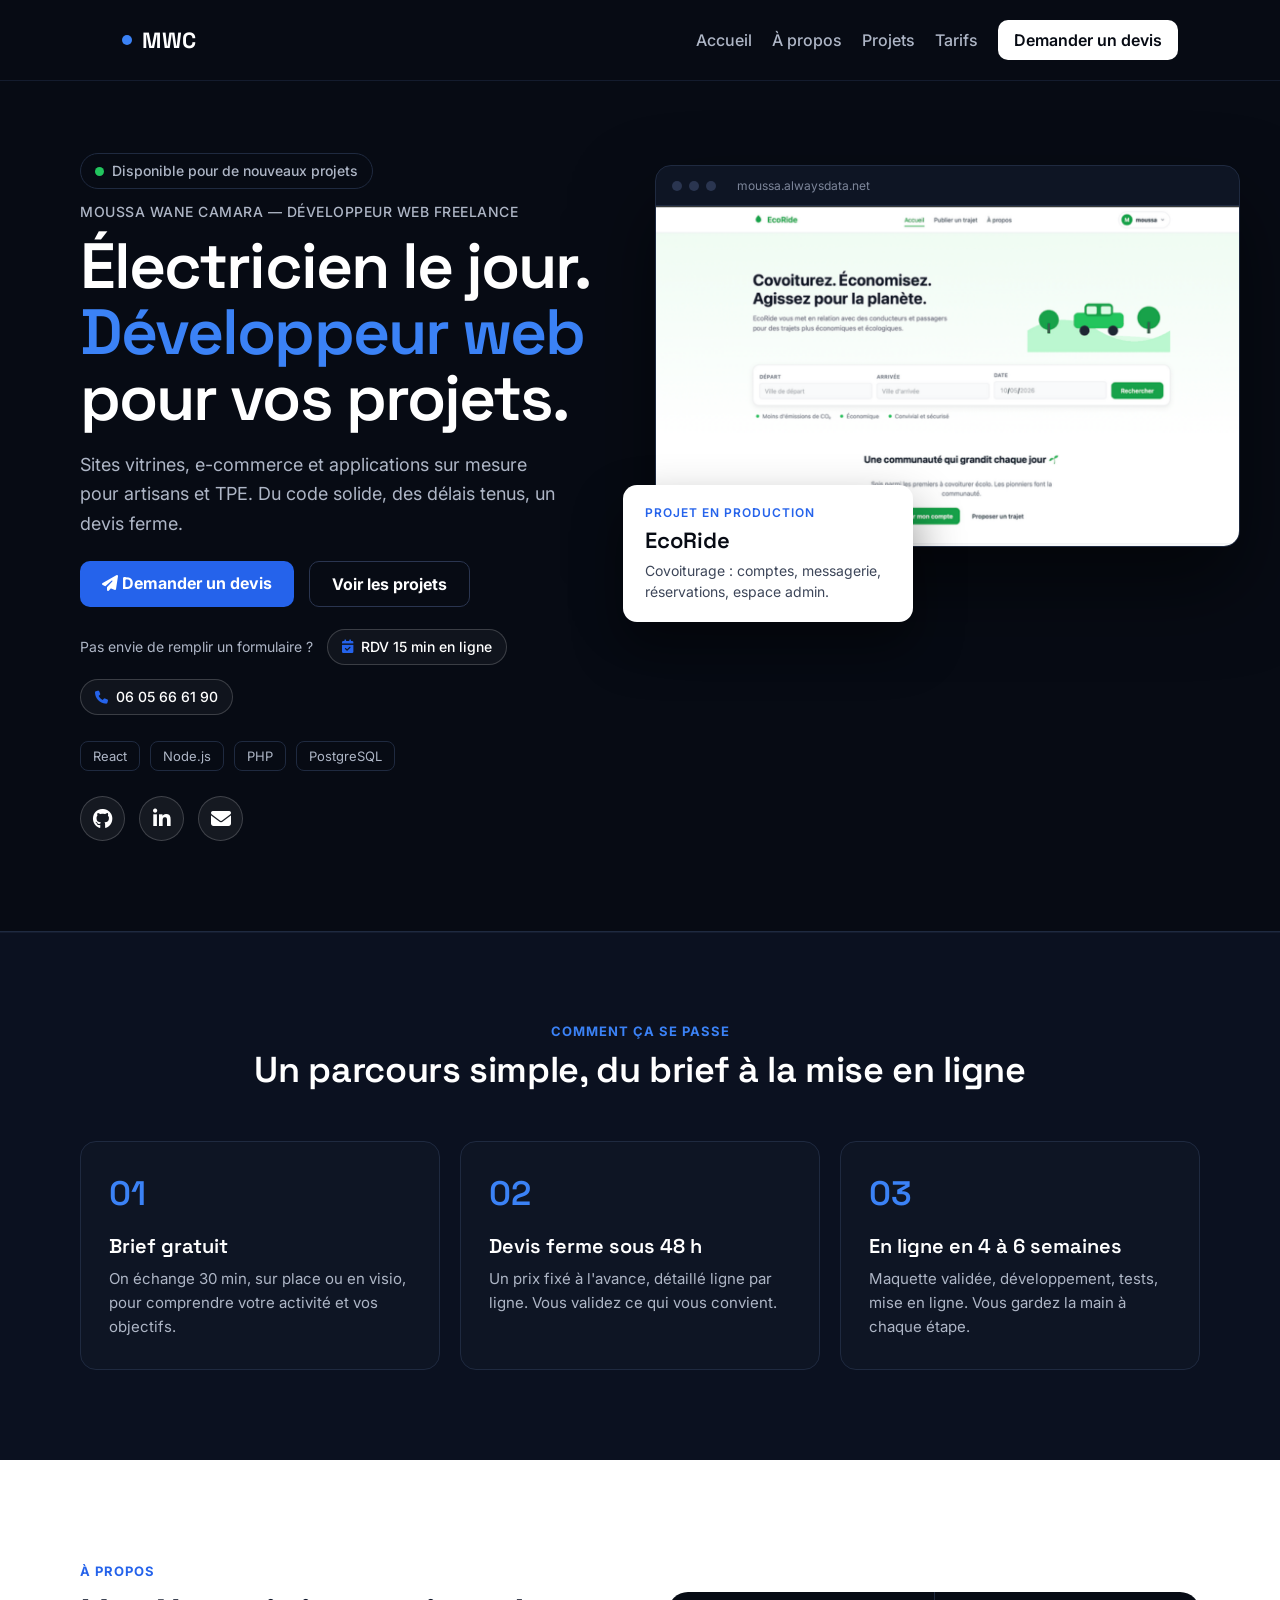
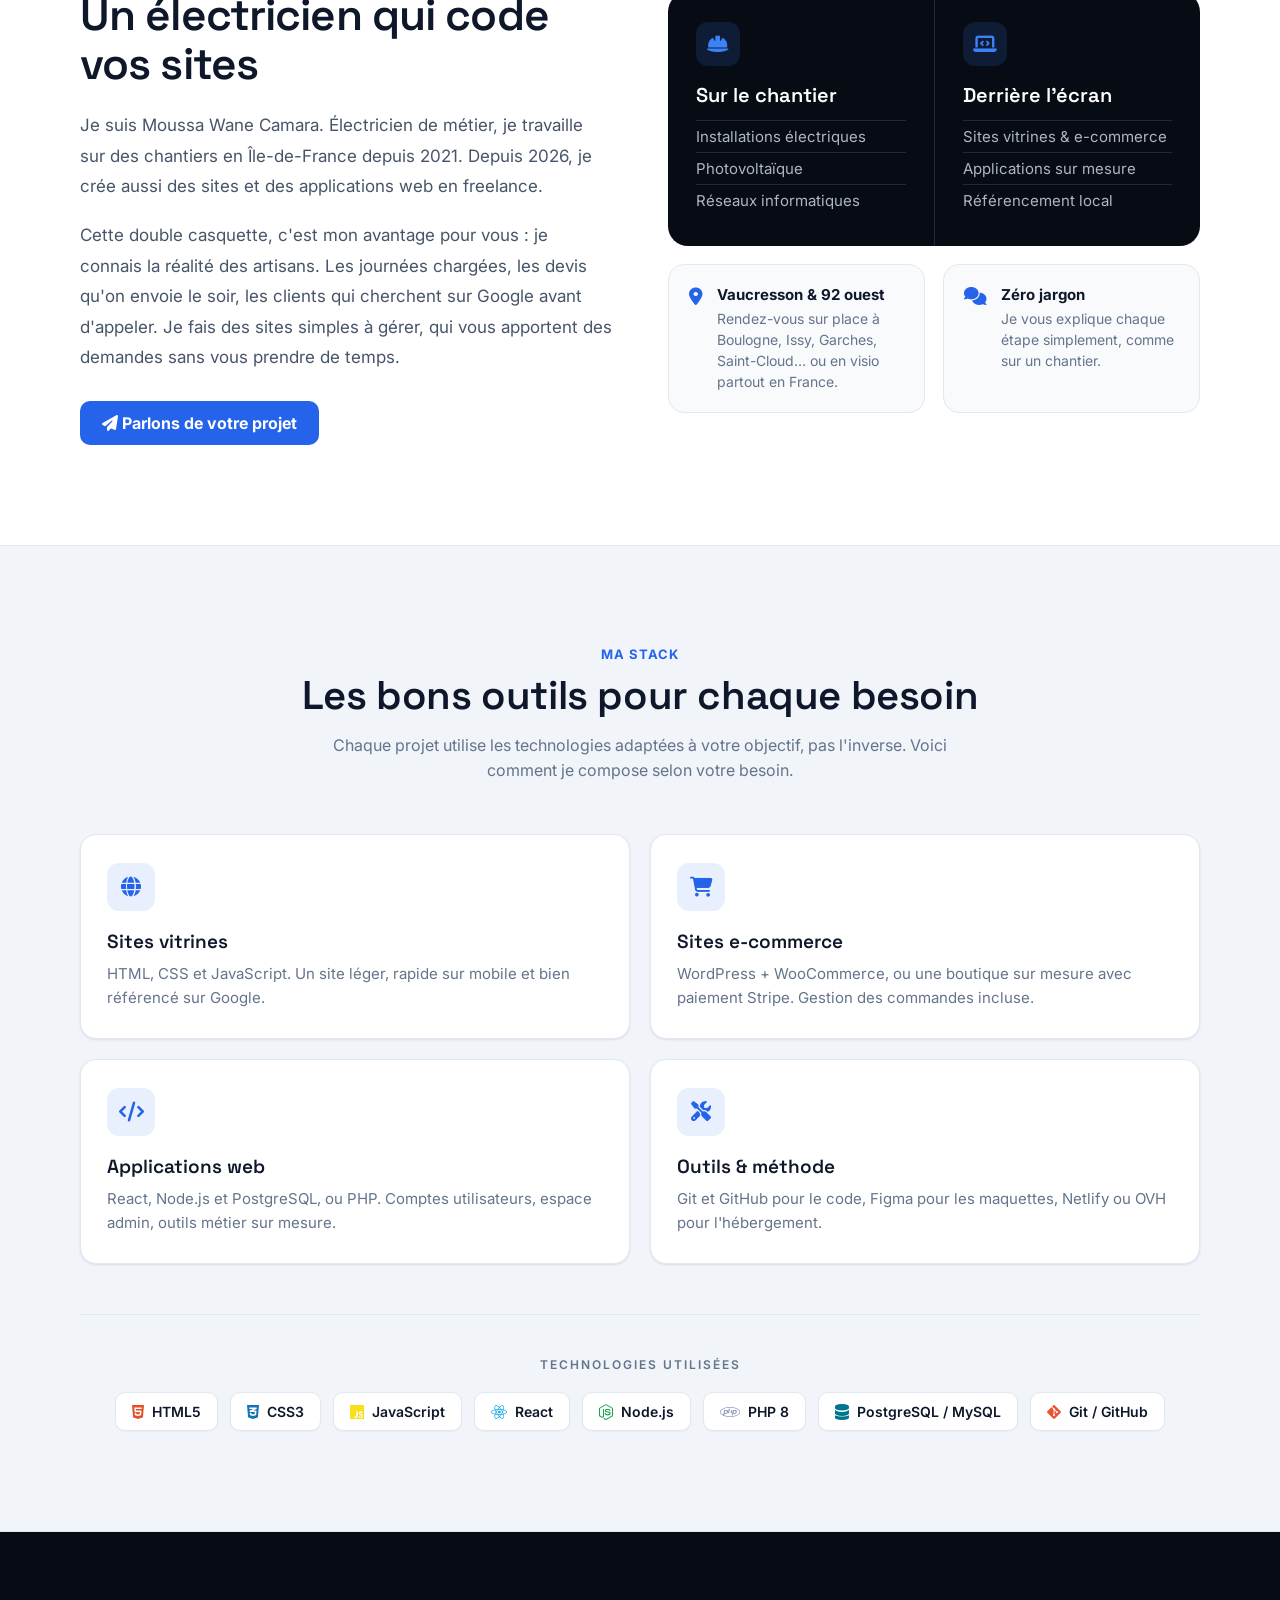
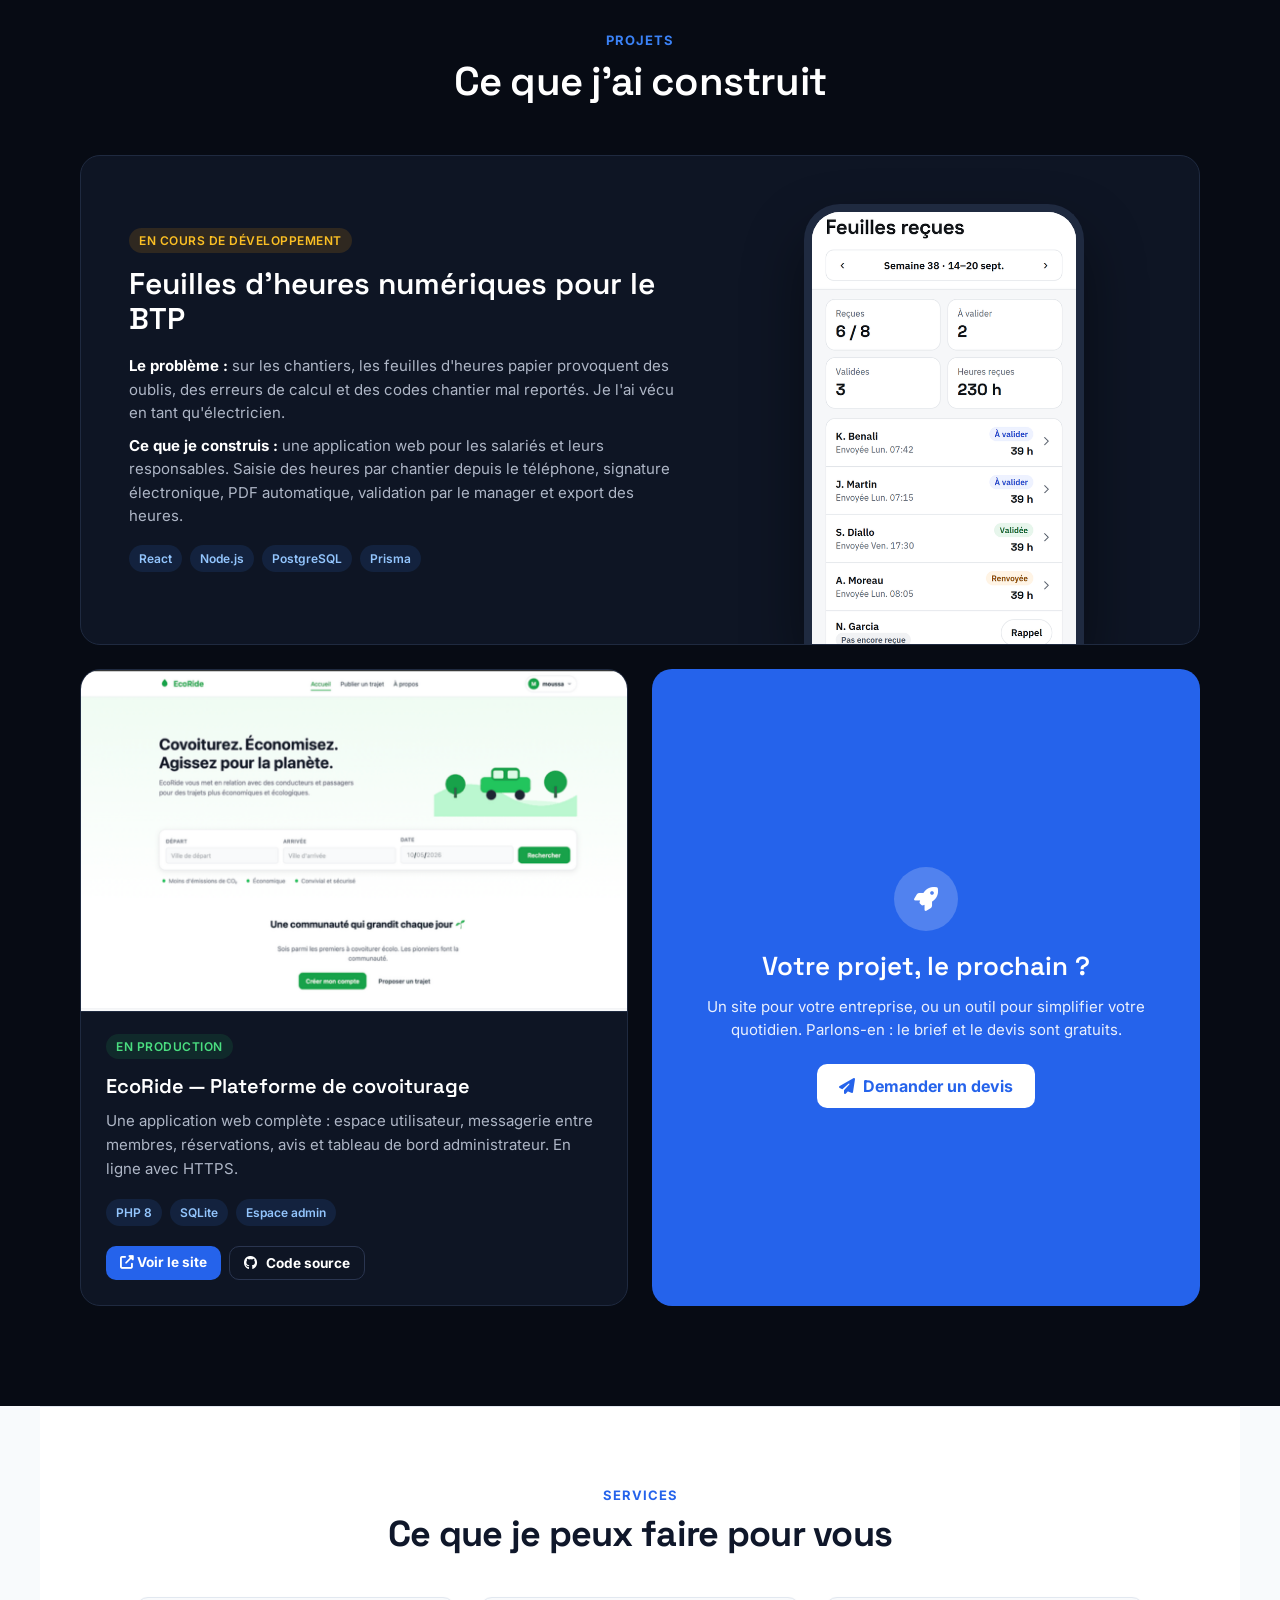
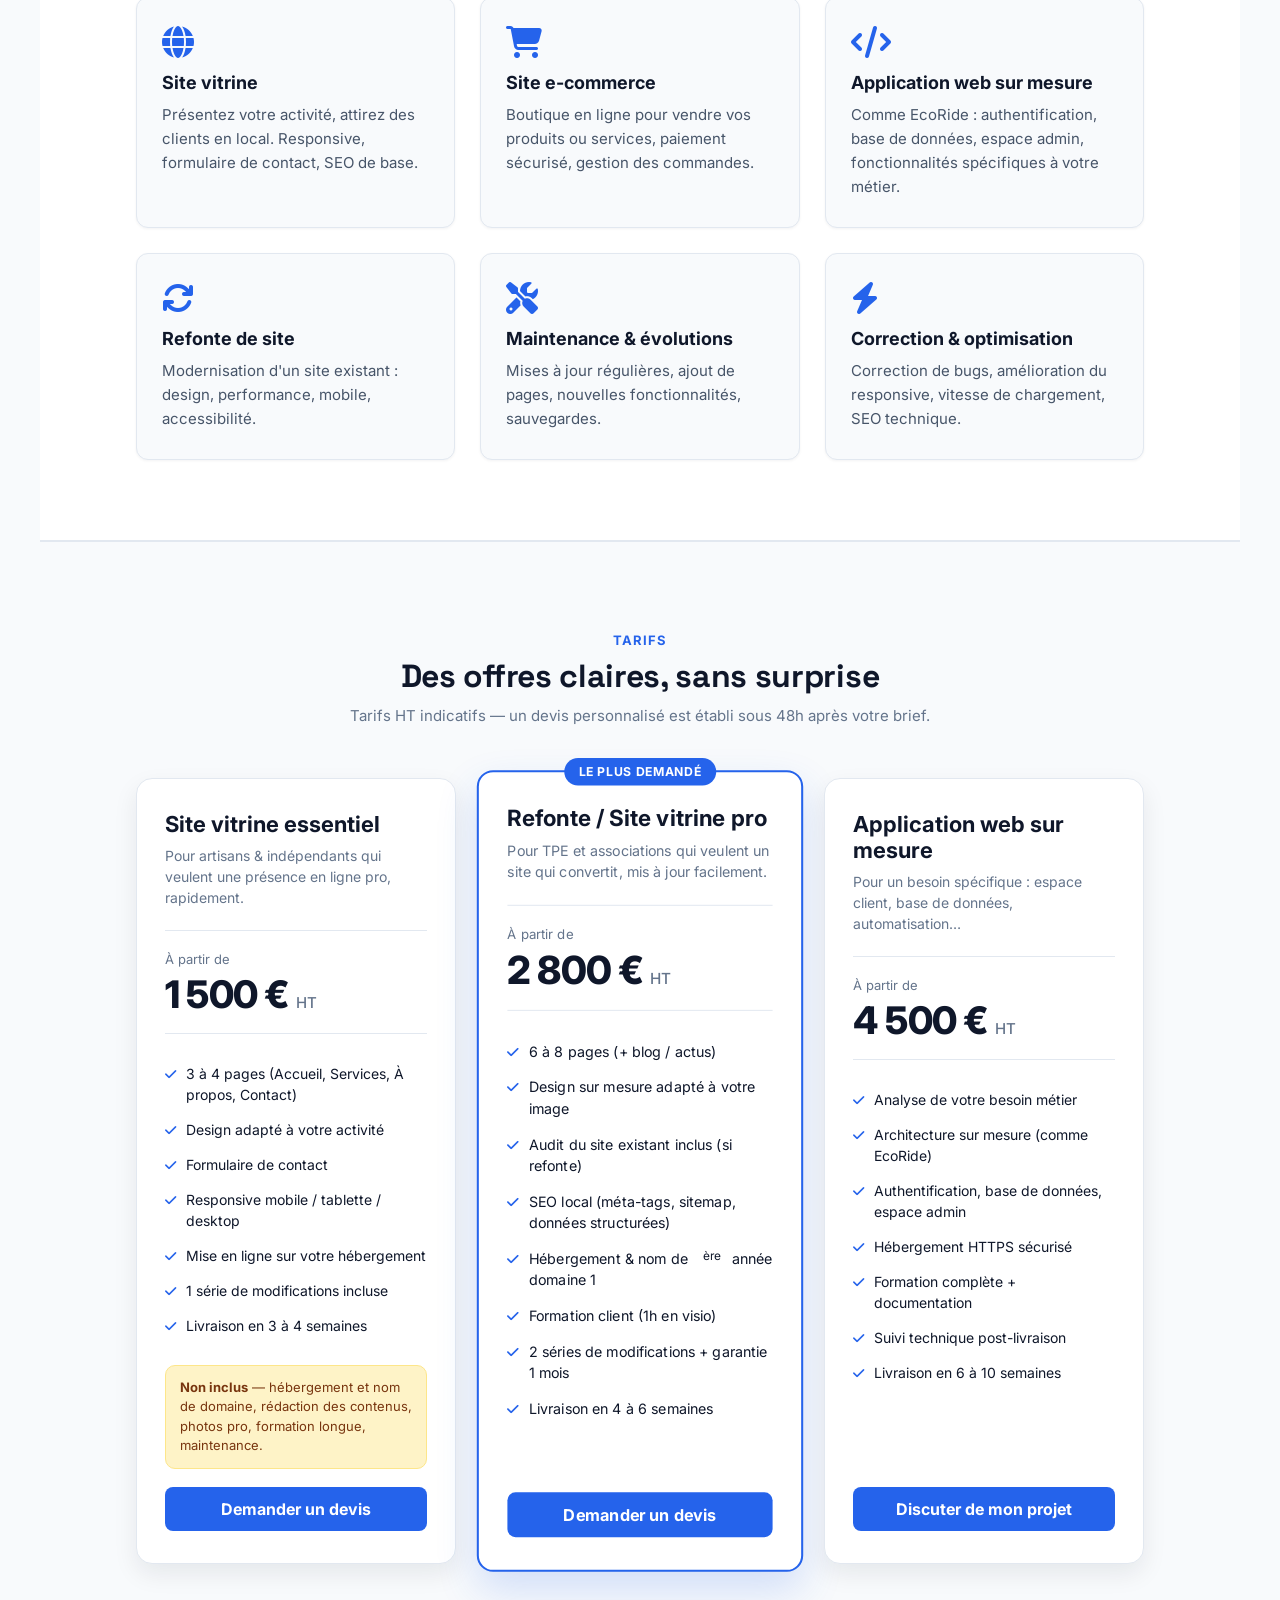
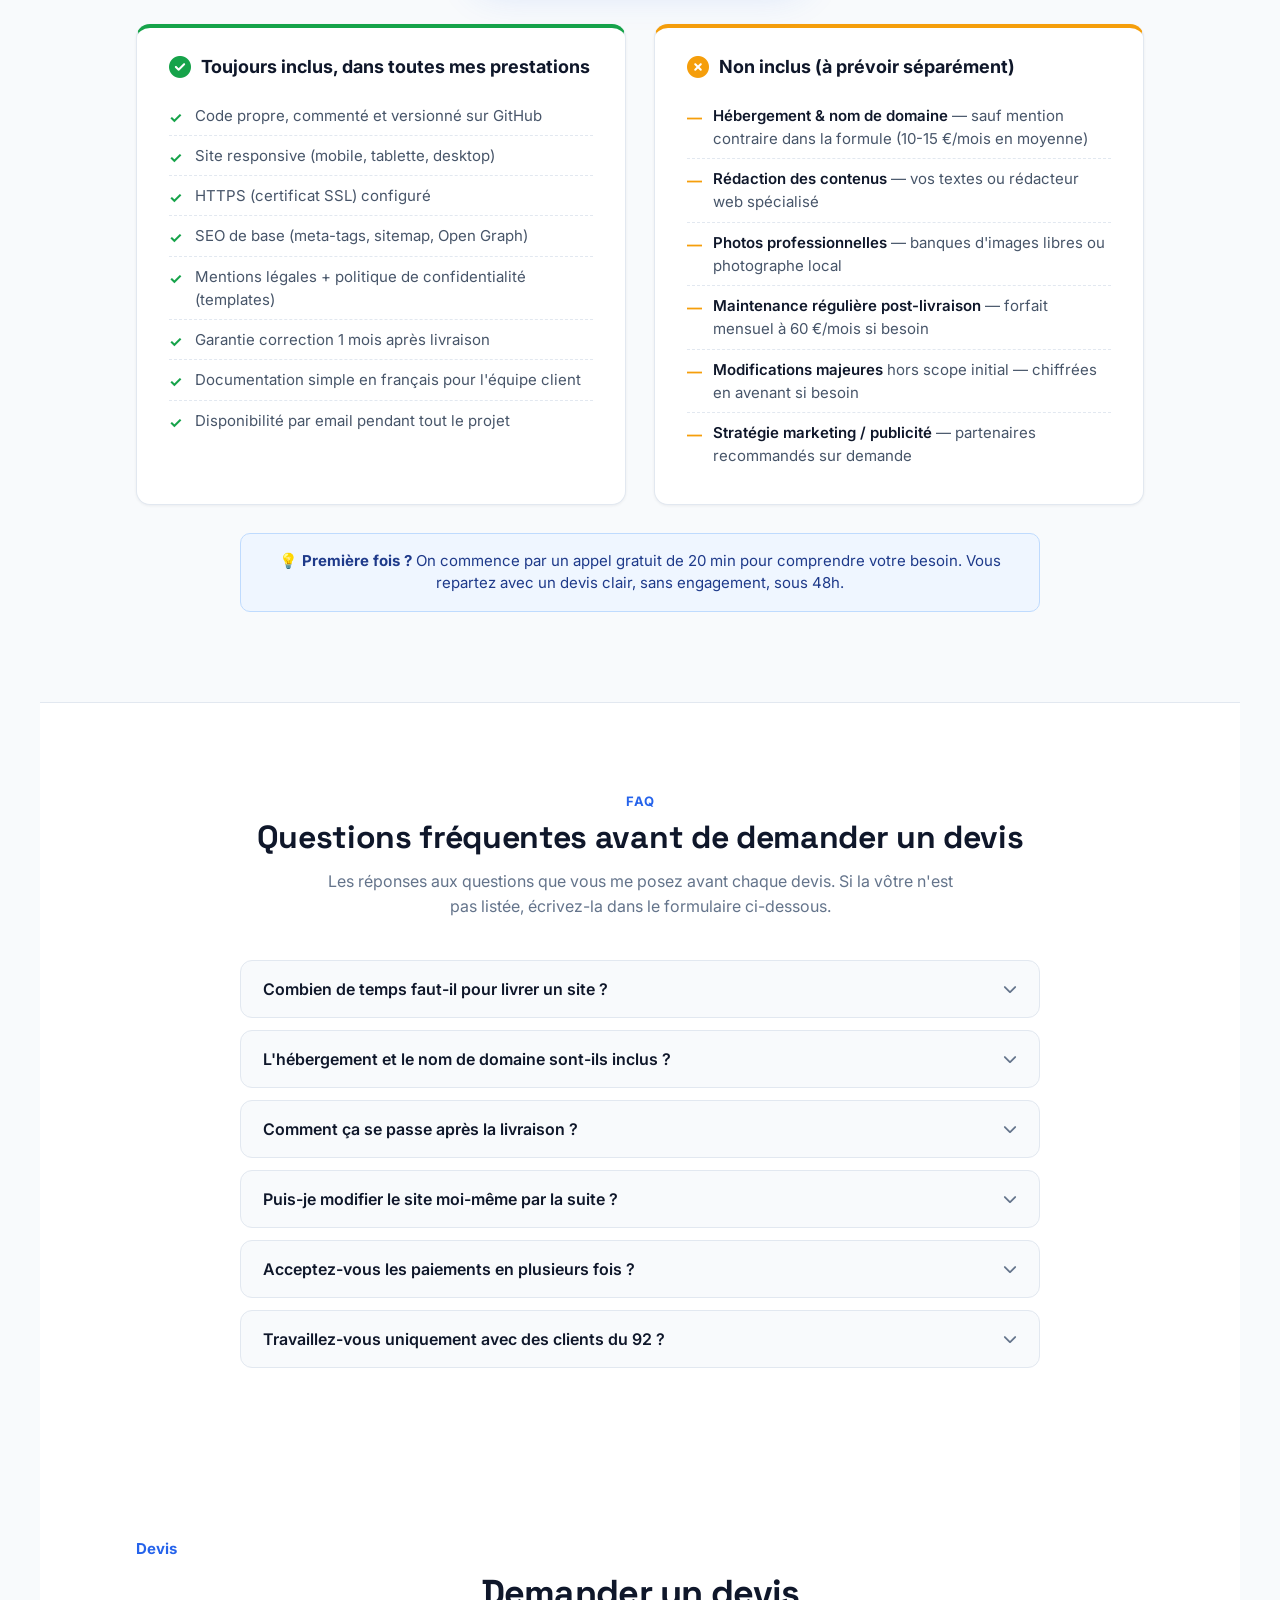
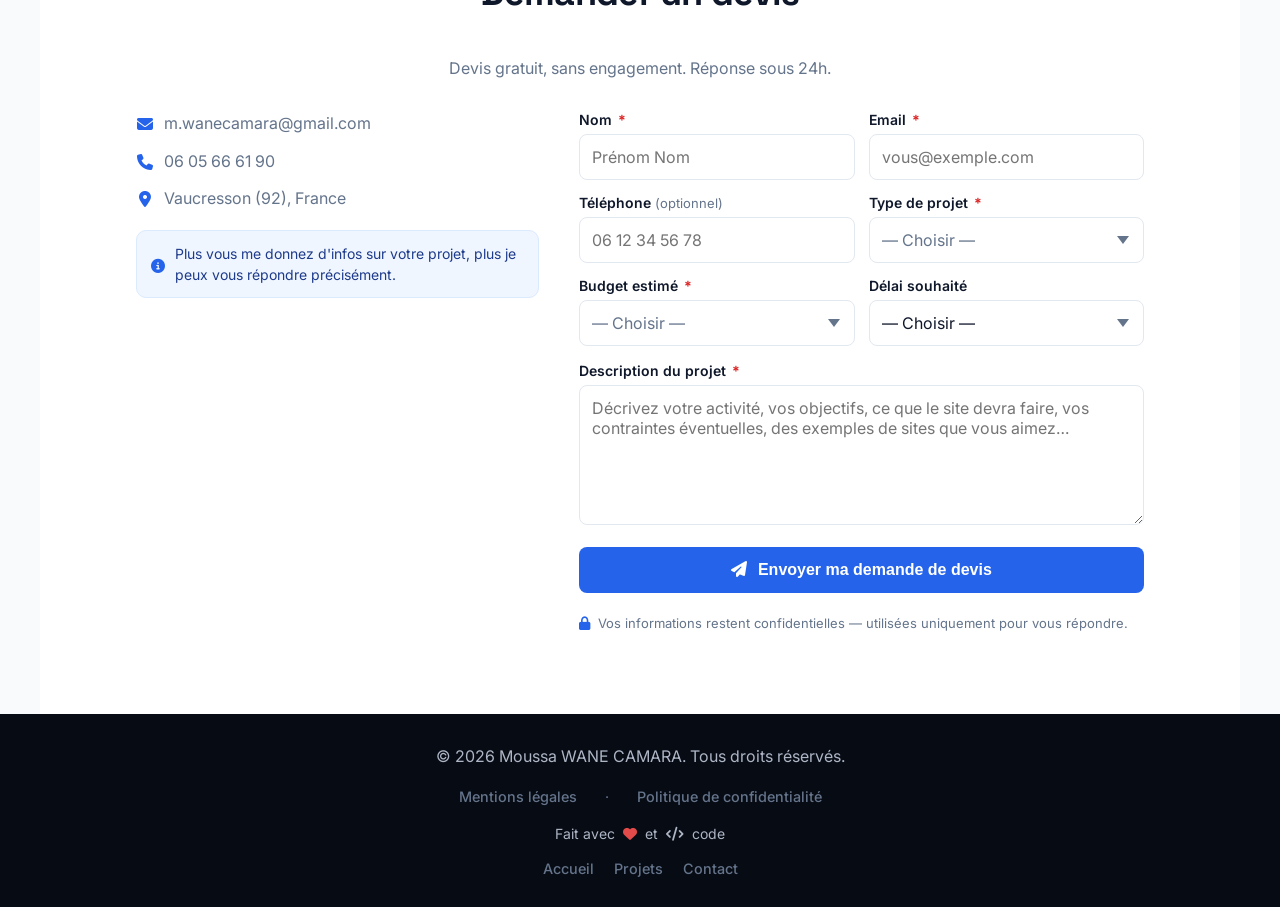
==== index.html @ 39a28a8e "Design C : sections Competences et Projets" ====
<!DOCTYPE html>
<html lang="fr">
<head>
  <meta charset="UTF-8">
  <meta name="viewport" content="width=device-width, initial-scale=1.0">
  <title>Moussa WANE CAMARA — Développeur web full stack freelance</title>

  <meta name="description" content="Dev web freelance à Vaucresson (92) — sites vitrines, e-commerce et applis sur mesure pour artisans et TPE. Devis gratuit sous 48h.">
  <meta name="author" content="Moussa WANE CAMARA">
  <meta name="theme-color" content="#020817">
  <meta name="geo.region" content="FR-92">
  <meta name="geo.placename" content="Vaucresson">

  <meta property="og:type" content="website">
  <meta property="og:title" content="Moussa WANE CAMARA — Développeur web freelance Vaucresson 92">
  <meta property="og:description" content="Sites vitrines, e-commerce et applications web sur mesure pour TPE et artisans du 92. Devis gratuit, réponse sous 24h.">
  <meta property="og:locale" content="fr_FR">
  <meta property="og:url" content="https://moussa-wane-camara.netlify.app/">
  <meta property="og:image" content="https://moussa-wane-camara.netlify.app/assets/og-card.png">
  <meta property="og:image:width" content="1200">
  <meta property="og:image:height" content="630">
  <meta property="og:image:alt" content="Moussa WANE CAMARA — Développeur web freelance à Vaucresson (92)">
  <meta name="twitter:card" content="summary_large_image">
  <meta name="twitter:title" content="Moussa WANE CAMARA — Dev web freelance">
  <meta name="twitter:description" content="Sites vitrines, e-commerce et applis sur mesure pour TPE du 92. Devis sous 48h.">
  <meta name="twitter:image" content="https://moussa-wane-camara.netlify.app/assets/og-card.png">

  <script type="application/ld+json">
  {
    "@context": "https://schema.org",
    "@type": "LocalBusiness",
    "@id": "https://moussa-wane-camara.netlify.app",
    "name": "Moussa WANE CAMARA — Développeur web freelance",
    "description": "Développeur web freelance pour artisans, indépendants et TPE du 92 et de la région parisienne. Sites vitrines, e-commerce, applications web sur mesure.",
    "url": "https://moussa-wane-camara.netlify.app",
    "telephone": "+33605666190",
    "email": "m.wanecamara@gmail.com",
    "address": {
      "@type": "PostalAddress",
      "addressLocality": "Vaucresson",
      "postalCode": "92420",
      "addressRegion": "Île-de-France",
      "addressCountry": "FR"
    },
    "areaServed": [
      {"@type": "City", "name": "Vaucresson"},
      {"@type": "City", "name": "Garches"},
      {"@type": "City", "name": "Saint-Cloud"},
      {"@type": "City", "name": "Marnes-la-Coquette"},
      {"@type": "City", "name": "Boulogne-Billancourt"},
      {"@type": "City", "name": "Issy-les-Moulineaux"},
      {"@type": "City", "name": "Clamart"},
      {"@type": "City", "name": "Rueil-Malmaison"},
      {"@type": "AdministrativeArea", "name": "Hauts-de-Seine (92)"},
      {"@type": "Country", "name": "France"}
    ],
    "priceRange": "€€",
    "image": "https://moussa-wane-camara.netlify.app/assets/images/portfolio.png",
    "sameAs": [
      "https://github.com/Moussa-data",
      "https://www.linkedin.com/in/moussa-wane-05a4471aa/"
    ]
  }
  </script>

  <link rel="icon" href="data:image/svg+xml,%3Csvg xmlns='http://www.w3.org/2000/svg' viewBox='0 0 64 64'%3E%3Crect width='64' height='64' rx='12' fill='%232563eb'/%3E%3Ctext x='50%25' y='62%25' text-anchor='middle' fill='%23fff' font-family='Inter,Arial,sans-serif' font-weight='700' font-size='30'%3EM%3C/text%3E%3C/svg%3E">

  <link rel="preconnect" href="https://fonts.googleapis.com">
  <link rel="preconnect" href="https://fonts.gstatic.com" crossorigin>
  <link href="https://fonts.googleapis.com/css2?family=Inter:wght@400;500;600;700&family=Space+Grotesk:wght@500;600;700&display=swap" rel="stylesheet">
  <link rel="stylesheet" href="https://cdnjs.cloudflare.com/ajax/libs/font-awesome/6.5.1/css/all.min.css">
  <link rel="stylesheet" href="assets/style.css?v=4">
</head>
<body>

  <header>
    <nav>
      <a href="#accueil" class="logo"><span class="logo-dot" aria-hidden="true"></span>MWC</a>

      <button class="menu-toggle" aria-label="Ouvrir le menu" aria-expanded="false" aria-controls="nav-links">
        <span aria-hidden="true">☰</span>
      </button>

      <div class="nav-links" id="nav-links">
        <a href="#accueil">Accueil</a>
        <a href="#apropos">À propos</a>
        <a href="#projets">Projets</a>
        <a href="#tarifs">Tarifs</a>
        <a href="#contact" class="nav-btn">Demander un devis</a>
      </div>
    </nav>
  </header>

  <main>

    <!-- ================================================================
         HERO — Direction C « Tech moderne » (octobre 2026)
         ================================================================ -->
    <section id="accueil">
      <div class="hero-content">
        <div class="hero-text">
          <p class="hero-label">
            <span class="status-dot" aria-hidden="true"></span>
            Disponible pour de nouveaux projets
          </p>

          <p class="hero-kicker">Moussa WANE CAMARA — Développeur web freelance</p>

          <h1>Électricien le jour.<br><span>Développeur web</span><br>pour vos projets.</h1>

          <p class="hero-description">
            Sites vitrines, e-commerce et applications sur mesure pour artisans et TPE.
            Du code solide, des délais tenus, un devis ferme.
          </p>

          <div class="hero-buttons">
            <a href="#contact" class="btn btn-primary">
              <i class="fa-solid fa-paper-plane" aria-hidden="true"></i> Demander un devis
            </a>
            <a href="#projets" class="btn btn-secondary">Voir les projets</a>
          </div>

          <p class="hero-alt-cta">
            Pas envie de remplir un formulaire ?
            <a href="https://calendly.com/m-wanecamara" target="_blank" rel="noopener noreferrer" class="hero-alt-link">
              <i class="fa-solid fa-calendar-check" aria-hidden="true"></i> RDV 15 min en ligne
            </a>
            <span class="hero-alt-sep">·</span>
            <a href="tel:+33605666190" class="hero-alt-link">
              <i class="fa-solid fa-phone" aria-hidden="true"></i> 06 05 66 61 90
            </a>
          </p>

          <ul class="hero-techs" aria-label="Technologies">
            <li>React</li>
            <li>Node.js</li>
            <li>PHP</li>
            <li>PostgreSQL</li>
          </ul>

          <div class="social-links">
            <a href="https://github.com/Moussa-data" target="_blank" rel="noopener noreferrer" aria-label="GitHub">
              <i class="fa-brands fa-github" aria-hidden="true"></i>
            </a>
            <a href="https://www.linkedin.com/in/moussa-wane-05a4471aa/" target="_blank" rel="noopener noreferrer" aria-label="LinkedIn">
              <i class="fa-brands fa-linkedin-in" aria-hidden="true"></i>
            </a>
            <a href="mailto:m.wanecamara@gmail.com" aria-label="Email">
              <i class="fa-solid fa-envelope" aria-hidden="true"></i>
            </a>
          </div>
        </div>

        <!-- Visuel : capture d'EcoRide dans une fenêtre de navigateur -->
        <div class="hero-visual">
          <div class="hero-browser">
            <div class="hero-browser-bar" aria-hidden="true">
              <span></span><span></span><span></span>
              <span class="hero-browser-url">moussa.alwaysdata.net</span>
            </div>
            <img src="assets/images/ecoride.png" alt="Capture d'écran d'EcoRide, plateforme de covoiturage">
          </div>

          <a href="#projets" class="hero-project-card">
            <span class="hero-project-label">Projet en production</span>
            <strong>EcoRide</strong>
            <span class="hero-project-desc">Covoiturage : comptes, messagerie, réservations, espace admin.</span>
          </a>
        </div>
      </div>
    </section>

    <section id="process" class="process-band">
      <div class="process-inner">
        <span class="section-label">Comment ça se passe</span>
        <h2>Un parcours simple, du brief à la mise en ligne</h2>

        <ol class="process-steps">
          <li>
            <span class="process-step-num">01</span>
            <h3>Brief gratuit</h3>
            <p>On échange 30 min, sur place ou en visio, pour comprendre votre activité et vos objectifs.</p>
          </li>
          <li>
            <span class="process-step-num">02</span>
            <h3>Devis ferme sous 48 h</h3>
            <p>Un prix fixé à l'avance, détaillé ligne par ligne. Vous validez ce qui vous convient.</p>
          </li>
          <li>
            <span class="process-step-num">03</span>
            <h3>En ligne en 4 à 6 semaines</h3>
            <p>Maquette validée, développement, tests, mise en ligne. Vous gardez la main à chaque étape.</p>
          </li>
        </ol>
      </div>
    </section>

    <section id="apropos">
      <div class="about-container">

        <div class="about-text">
          <span class="section-label">À propos</span>
          <h2>Un électricien qui code vos sites</h2>

          <p>
            Je suis Moussa Wane Camara. Électricien de métier, je travaille sur des chantiers
            en Île-de-France depuis 2021. Depuis 2026, je crée aussi des sites et des applications web en freelance.
          </p>

          <p>
            Cette double casquette, c'est mon avantage pour vous : je connais la réalité des artisans.
            Les journées chargées, les devis qu'on envoie le soir, les clients qui cherchent sur Google
            avant d'appeler. Je fais des sites simples à gérer, qui vous apportent des demandes
            sans vous prendre de temps.
          </p>

          <a href="#contact" class="btn btn-about">
            <i class="fa-solid fa-paper-plane" aria-hidden="true"></i> Parlons de votre projet
          </a>
        </div>

        <div class="about-visual">

          <div class="about-duo">
            <div class="about-duo-col">
              <span class="about-duo-icon"><i class="fa-solid fa-helmet-safety" aria-hidden="true"></i></span>
              <h3>Sur le chantier</h3>
              <ul>
                <li>Installations électriques</li>
                <li>Photovoltaïque</li>
                <li>Réseaux informatiques</li>
              </ul>
            </div>
            <div class="about-duo-col">
              <span class="about-duo-icon"><i class="fa-solid fa-laptop-code" aria-hidden="true"></i></span>
              <h3>Derrière l'écran</h3>
              <ul>
                <li>Sites vitrines &amp; e-commerce</li>
                <li>Applications sur mesure</li>
                <li>Référencement local</li>
              </ul>
            </div>
          </div>

          <div class="about-facts">
            <div class="about-fact">
              <i class="fa-solid fa-location-dot" aria-hidden="true"></i>
              <div>
                <strong>Vaucresson &amp; 92 ouest</strong>
                <span>Rendez-vous sur place à Boulogne, Issy, Garches, Saint-Cloud… ou en visio partout en France.</span>
              </div>
            </div>
            <div class="about-fact">
              <i class="fa-solid fa-comments" aria-hidden="true"></i>
              <div>
                <strong>Zéro jargon</strong>
                <span>Je vous explique chaque étape simplement, comme sur un chantier.</span>
              </div>
            </div>
          </div>

        </div>

      </div>
    </section>

    <section id="competences">
      <span class="section-label">Ma stack</span>
      <h2>Les bons outils pour chaque besoin</h2>
      <p class="stack-intro">
        Chaque projet utilise les technologies adaptées à votre objectif, pas l'inverse.
        Voici comment je compose selon votre besoin.
      </p>

      <div class="stack-grid">

        <div class="stack-card">
          <div class="stack-icon"><i class="fa-solid fa-globe" aria-hidden="true"></i></div>
          <h3>Sites vitrines</h3>
          <p>HTML, CSS et JavaScript. Un site léger, rapide sur mobile et bien référencé sur Google.</p>
        </div>

        <div class="stack-card">
          <div class="stack-icon"><i class="fa-solid fa-cart-shopping" aria-hidden="true"></i></div>
          <h3>Sites e-commerce</h3>
          <p>WordPress + WooCommerce, ou une boutique sur mesure avec paiement Stripe. Gestion des commandes incluse.</p>
        </div>

        <div class="stack-card">
          <div class="stack-icon"><i class="fa-solid fa-code" aria-hidden="true"></i></div>
          <h3>Applications web</h3>
          <p>React, Node.js et PostgreSQL, ou PHP. Comptes utilisateurs, espace admin, outils métier sur mesure.</p>
        </div>

        <div class="stack-card">
          <div class="stack-icon"><i class="fa-solid fa-screwdriver-wrench" aria-hidden="true"></i></div>
          <h3>Outils &amp; méthode</h3>
          <p>Git et GitHub pour le code, Figma pour les maquettes, Netlify ou OVH pour l'hébergement.</p>
        </div>

      </div>

      <div class="stack-techs">
        <p class="stack-techs-label">Technologies utilisées</p>
        <ul class="stack-techs-list">
          <li><i class="fa-brands fa-html5 html-icon" aria-hidden="true"></i> HTML5</li>
          <li><i class="fa-brands fa-css3-alt css-icon" aria-hidden="true"></i> CSS3</li>
          <li><i class="fa-brands fa-js js-icon" aria-hidden="true"></i> JavaScript</li>
          <li><i class="fa-brands fa-react react-icon" aria-hidden="true"></i> React</li>
          <li><i class="fa-brands fa-node-js node-icon" aria-hidden="true"></i> Node.js</li>
          <li><i class="fa-brands fa-php php-icon" aria-hidden="true"></i> PHP 8</li>
          <li><i class="fa-solid fa-database db-icon" aria-hidden="true"></i> PostgreSQL / MySQL</li>
          <li><i class="fa-brands fa-git-alt git-icon" aria-hidden="true"></i> Git / GitHub</li>
        </ul>
      </div>
    </section>

    <section id="projets">
      <span class="section-label">Projets</span>
      <h2>Ce que j'ai construit</h2>

      <!-- Projet phare : application de feuilles d'heures -->
      <article class="project-featured">
        <div class="project-featured-text">
          <span class="project-badge project-badge-wip">En cours de développement</span>
          <h3>Feuilles d'heures numériques pour le BTP</h3>
          <p class="project-context">
            <strong>Le problème :</strong> sur les chantiers, les feuilles d'heures papier
            provoquent des oublis, des erreurs de calcul et des codes chantier mal reportés.
            Je l'ai vécu en tant qu'électricien.
          </p>
          <p class="project-result">
            <strong>Ce que je construis :</strong> une application web pour les salariés et
            leurs responsables. Saisie des heures par chantier depuis le téléphone, signature
            électronique, PDF automatique, validation par le manager et export des heures.
          </p>
          <div class="project-tags">
            <span>React</span>
            <span>Node.js</span>
            <span>PostgreSQL</span>
            <span>Prisma</span>
          </div>
        </div>
        <div class="project-featured-visual">
          <div class="phone-frame">
            <img src="assets/images/app-heures-mobile.png" alt="Maquette de l'application sur téléphone : liste des feuilles d'heures reçues par le responsable">
          </div>
        </div>
      </article>

      <div class="projects-grid">

        <div class="project-card">
          <a href="https://moussa.alwaysdata.net" target="_blank" rel="noopener noreferrer" class="project-image">
            <img src="assets/images/ecoride.png" alt="Capture d'écran d'EcoRide, plateforme de covoiturage" loading="lazy">
          </a>
          <div class="project-content">
            <span class="project-badge">En production</span>
            <h3>EcoRide — Plateforme de covoiturage</h3>
            <p class="project-result">
              Une application web complète : espace utilisateur, messagerie entre membres,
              réservations, avis et tableau de bord administrateur. En ligne avec HTTPS.
            </p>
            <div class="project-tags">
              <span>PHP 8</span>
              <span>SQLite</span>
              <span>Espace admin</span>
            </div>
            <div class="project-links">
              <a href="https://moussa.alwaysdata.net" target="_blank" rel="noopener noreferrer" class="btn btn-primary">
                <i class="fa-solid fa-up-right-from-square" aria-hidden="true"></i> Voir le site
              </a>
              <a href="https://github.com/Moussa-data/covoiturage-ecoride" target="_blank" rel="noopener noreferrer" class="btn btn-secondary">
                <i class="fa-brands fa-github" aria-hidden="true"></i> Code source
              </a>
            </div>
          </div>
        </div>

        <div class="project-card project-card-cta">
          <div class="project-content project-cta-content">
            <div class="project-cta-icon">
              <i class="fa-solid fa-rocket" aria-hidden="true"></i>
            </div>
            <h3>Votre projet, le prochain ?</h3>
            <p>
              Un site pour votre entreprise, ou un outil pour simplifier votre quotidien.
              Parlons-en : le brief et le devis sont gratuits.
            </p>
            <a href="#contact" class="btn project-cta-btn">
              <i class="fa-solid fa-paper-plane" aria-hidden="true"></i> Demander un devis
            </a>
          </div>
        </div>

      </div>
    </section>

    <section id="services">
      <span class="section-label">Services</span>
      <h2>Ce que je peux faire pour vous</h2>

      <div class="services-grid">
        <div class="service-card">
          <i class="fa-solid fa-globe service-icon" aria-hidden="true"></i>
          <h3>Site vitrine</h3>
          <p>Présentez votre activité, attirez des clients en local. Responsive, formulaire de contact, SEO de base.</p>
        </div>

        <div class="service-card">
          <i class="fa-solid fa-cart-shopping service-icon" aria-hidden="true"></i>
          <h3>Site e-commerce</h3>
          <p>Boutique en ligne pour vendre vos produits ou services, paiement sécurisé, gestion des commandes.</p>
        </div>

        <div class="service-card">
          <i class="fa-solid fa-code service-icon" aria-hidden="true"></i>
          <h3>Application web sur mesure</h3>
          <p>Comme EcoRide : authentification, base de données, espace admin, fonctionnalités spécifiques à votre métier.</p>
        </div>

        <div class="service-card">
          <i class="fa-solid fa-arrows-rotate service-icon" aria-hidden="true"></i>
          <h3>Refonte de site</h3>
          <p>Modernisation d'un site existant : design, performance, mobile, accessibilité.</p>
        </div>

        <div class="service-card">
          <i class="fa-solid fa-screwdriver-wrench service-icon" aria-hidden="true"></i>
          <h3>Maintenance &amp; évolutions</h3>
          <p>Mises à jour régulières, ajout de pages, nouvelles fonctionnalités, sauvegardes.</p>
        </div>

        <div class="service-card">
          <i class="fa-solid fa-bolt service-icon" aria-hidden="true"></i>
          <h3>Correction &amp; optimisation</h3>
          <p>Correction de bugs, amélioration du responsive, vitesse de chargement, SEO technique.</p>
        </div>
      </div>
    </section>

    <section id="tarifs">
      <span class="section-label">Tarifs</span>
      <h2>Des offres claires, sans surprise</h2>
      <p class="tarifs-intro">
        Tarifs HT indicatifs — un devis personnalisé est établi sous 48h après votre brief.
      </p>

      <div class="tarifs-grid">

        <div class="tarif-card">
          <div class="tarif-head">
            <h3>Site vitrine essentiel</h3>
            <p class="tarif-target">Pour artisans &amp; indépendants qui veulent une présence en ligne pro, rapidement.</p>
          </div>
          <div class="tarif-price">
            <span class="tarif-price-label">À partir de</span>
            <span class="tarif-price-amount">1 500 €</span>
            <span class="tarif-price-suffix">HT</span>
          </div>
          <ul class="tarif-features">
            <li><i class="fa-solid fa-check"></i> 3 à 4 pages (Accueil, Services, À propos, Contact)</li>
            <li><i class="fa-solid fa-check"></i> Design adapté à votre activité</li>
            <li><i class="fa-solid fa-check"></i> Formulaire de contact</li>
            <li><i class="fa-solid fa-check"></i> Responsive mobile / tablette / desktop</li>
            <li><i class="fa-solid fa-check"></i> Mise en ligne sur votre hébergement</li>
            <li><i class="fa-solid fa-check"></i> 1 série de modifications incluse</li>
            <li><i class="fa-solid fa-check"></i> Livraison en 3 à 4 semaines</li>
          </ul>
          <p class="tarif-notinc">
            <strong>Non inclus</strong> — hébergement et nom de domaine, rédaction des contenus,
            photos pro, formation longue, maintenance.
          </p>
          <a href="#contact" class="btn btn-primary tarif-cta">Demander un devis</a>
        </div>

        <div class="tarif-card tarif-card-featured">
          <span class="tarif-badge">Le plus demandé</span>
          <div class="tarif-head">
            <h3>Refonte / Site vitrine pro</h3>
            <p class="tarif-target">Pour TPE et associations qui veulent un site qui convertit, mis à jour facilement.</p>
          </div>
          <div class="tarif-price">
            <span class="tarif-price-label">À partir de</span>
            <span class="tarif-price-amount">2 800 €</span>
            <span class="tarif-price-suffix">HT</span>
          </div>
          <ul class="tarif-features">
            <li><i class="fa-solid fa-check"></i> 6 à 8 pages (+ blog / actus)</li>
            <li><i class="fa-solid fa-check"></i> Design sur mesure adapté à votre image</li>
            <li><i class="fa-solid fa-check"></i> Audit du site existant inclus (si refonte)</li>
            <li><i class="fa-solid fa-check"></i> SEO local (méta-tags, sitemap, données structurées)</li>
            <li><i class="fa-solid fa-check"></i> Hébergement &amp; nom de domaine 1<sup>ère</sup> année</li>
            <li><i class="fa-solid fa-check"></i> Formation client (1h en visio)</li>
            <li><i class="fa-solid fa-check"></i> 2 séries de modifications + garantie 1 mois</li>
            <li><i class="fa-solid fa-check"></i> Livraison en 4 à 6 semaines</li>
          </ul>
          <a href="#contact" class="btn btn-primary tarif-cta">Demander un devis</a>
        </div>

        <div class="tarif-card">
          <div class="tarif-head">
            <h3>Application web sur mesure</h3>
            <p class="tarif-target">Pour un besoin spécifique : espace client, base de données, automatisation…</p>
          </div>
          <div class="tarif-price">
            <span class="tarif-price-label">À partir de</span>
            <span class="tarif-price-amount">4 500 €</span>
            <span class="tarif-price-suffix">HT</span>
          </div>
          <ul class="tarif-features">
            <li><i class="fa-solid fa-check"></i> Analyse de votre besoin métier</li>
            <li><i class="fa-solid fa-check"></i> Architecture sur mesure (comme EcoRide)</li>
            <li><i class="fa-solid fa-check"></i> Authentification, base de données, espace admin</li>
            <li><i class="fa-solid fa-check"></i> Hébergement HTTPS sécurisé</li>
            <li><i class="fa-solid fa-check"></i> Formation complète + documentation</li>
            <li><i class="fa-solid fa-check"></i> Suivi technique post-livraison</li>
            <li><i class="fa-solid fa-check"></i> Livraison en 6 à 10 semaines</li>
          </ul>
          <a href="#contact" class="btn btn-primary tarif-cta">Discuter de mon projet</a>
        </div>

      </div>

      <!-- Encart "Toujours inclus / Non inclus" — clarté & transparence -->
      <div class="tarifs-included">
        <div class="tarifs-included-col tarifs-included-yes">
          <h3>
            <i class="fa-solid fa-circle-check" aria-hidden="true"></i>
            Toujours inclus, dans toutes mes prestations
          </h3>
          <ul>
            <li>Code propre, commenté et versionné sur GitHub</li>
            <li>Site responsive (mobile, tablette, desktop)</li>
            <li>HTTPS (certificat SSL) configuré</li>
            <li>SEO de base (meta-tags, sitemap, Open Graph)</li>
            <li>Mentions légales + politique de confidentialité (templates)</li>
            <li>Garantie correction 1 mois après livraison</li>
            <li>Documentation simple en français pour l'équipe client</li>
            <li>Disponibilité par email pendant tout le projet</li>
          </ul>
        </div>

        <div class="tarifs-included-col tarifs-included-no">
          <h3>
            <i class="fa-solid fa-circle-xmark" aria-hidden="true"></i>
            Non inclus (à prévoir séparément)
          </h3>
          <ul>
            <li>
              <strong>Hébergement &amp; nom de domaine</strong>
              — sauf mention contraire dans la formule (10-15 €/mois en moyenne)
            </li>
            <li>
              <strong>Rédaction des contenus</strong>
              — vos textes ou rédacteur web spécialisé
            </li>
            <li>
              <strong>Photos professionnelles</strong>
              — banques d'images libres ou photographe local
            </li>
            <li>
              <strong>Maintenance régulière post-livraison</strong>
              — forfait mensuel à 60 €/mois si besoin
            </li>
            <li>
              <strong>Modifications majeures</strong> hors scope initial
              — chiffrées en avenant si besoin
            </li>
            <li>
              <strong>Stratégie marketing / publicité</strong>
              — partenaires recommandés sur demande
            </li>
          </ul>
        </div>
      </div>

      <p class="tarifs-footnote">
        💡 <strong>Première fois ?</strong> On commence par un appel gratuit
        de 20 min pour comprendre votre besoin. Vous repartez avec un devis clair,
        sans engagement, sous 48h.
      </p>
    </section>

    <!-- ================================================================
         FAQ — répond aux questions qui freinent l'envoi de devis (axe 6)
         Utilise <details>/<summary> natifs HTML : 0 JS, accessibilité OK
         ================================================================ -->
    <section id="faq" class="faq-band">
      <div class="faq-inner">
        <span class="section-label">FAQ</span>
        <h2>Questions fréquentes avant de demander un devis</h2>
        <p class="faq-intro">
          Les réponses aux questions que vous me posez avant chaque devis.
          Si la vôtre n'est pas listée, écrivez-la dans le formulaire ci-dessous.
        </p>

        <div class="faq-list">

          <details class="faq-item">
            <summary>
              <span>Combien de temps faut-il pour livrer un site ?</span>
              <i class="fa-solid fa-chevron-down faq-chevron" aria-hidden="true"></i>
            </summary>
            <p>
              Un site vitrine simple (3 à 5 pages) est livré en <strong>3 à 4 semaines</strong>
              à partir de la validation de la maquette. Un site pro / refonte d'envergure
              prend <strong>4 à 6 semaines</strong>, et une application web sur mesure
              <strong>6 à 10 semaines</strong>. Les délais sont précisés dans le devis et
              je m'y tiens.
            </p>
          </details>

          <details class="faq-item">
            <summary>
              <span>L'hébergement et le nom de domaine sont-ils inclus ?</span>
              <i class="fa-solid fa-chevron-down faq-chevron" aria-hidden="true"></i>
            </summary>
            <p>
              Sur la formule <strong>Site vitrine pro</strong>, l'hébergement et le nom
              de domaine sont inclus pour la 1<sup>ère</sup> année (puis ~80 €/an
              à votre charge). Sur la formule essentielle, je vous installe le site
              sur votre hébergement (compter 10-15 €/mois chez OVH, Hostinger ou Netlify).
            </p>
          </details>

          <details class="faq-item">
            <summary>
              <span>Comment ça se passe après la livraison ?</span>
              <i class="fa-solid fa-chevron-down faq-chevron" aria-hidden="true"></i>
            </summary>
            <p>
              Vous avez <strong>1 mois de garantie correction</strong> pour signaler tout
              bug ou ajustement. Au-delà, je propose un <strong>forfait maintenance
              à 60 €/mois</strong> (sauvegardes, mises à jour de sécurité, petites
              modifs régulières). Sans engagement — vous démarrez et arrêtez quand
              vous voulez.
            </p>
          </details>

          <details class="faq-item">
            <summary>
              <span>Puis-je modifier le site moi-même par la suite ?</span>
              <i class="fa-solid fa-chevron-down faq-chevron" aria-hidden="true"></i>
            </summary>
            <p>
              Oui, je livre tous les codes sources et je forme votre équipe (1h en visio
              incluse dans la formule pro). Pour les modifications de contenu courantes,
              vous êtes autonome. Si la modif est plus technique, je peux la faire en
              ponctuel (au tarif de 50 €/h).
            </p>
          </details>

          <details class="faq-item">
            <summary>
              <span>Acceptez-vous les paiements en plusieurs fois ?</span>
              <i class="fa-solid fa-chevron-down faq-chevron" aria-hidden="true"></i>
            </summary>
            <p>
              Oui, pour les projets de plus de 1 500 € HT, je propose un paiement
              en 3 fois sans frais : <strong>30 % à la signature</strong>,
              <strong>40 % à la validation de la maquette</strong>,
              <strong>30 % à la livraison</strong>. Pour les projets associatifs
              ou les petites structures, on peut adapter selon votre situation.
            </p>
          </details>

          <details class="faq-item">
            <summary>
              <span>Travaillez-vous uniquement avec des clients du 92 ?</span>
              <i class="fa-solid fa-chevron-down faq-chevron" aria-hidden="true"></i>
            </summary>
            <p>
              Non — je suis basé à Vaucresson (92), je rencontre volontiers les
              clients locaux en présentiel (Boulogne, Issy, Garches, Saint-Cloud…),
              mais je travaille avec des clients <strong>partout en France</strong>
              en visio. Les outils modernes (Figma, GitHub, Slack) rendent ça
              parfaitement fluide.
            </p>
          </details>

        </div>
      </div>
    </section>

    <section id="contact">
      <span class="section-label">Devis</span>
      <h2>Demander un devis</h2>

      <p class="contact-intro">Devis gratuit, sans engagement. Réponse sous 24h.</p>

      <div class="contact-container">

        <div class="contact-info">
          <p><i class="fa-solid fa-envelope" aria-hidden="true"></i> m.wanecamara@gmail.com</p>
          <p><i class="fa-solid fa-phone" aria-hidden="true"></i> 06 05 66 61 90</p>
          <p><i class="fa-solid fa-location-dot" aria-hidden="true"></i> Vaucresson (92), France</p>
          <p class="contact-note">
            <i class="fa-solid fa-circle-info" aria-hidden="true"></i>
            Plus vous me donnez d'infos sur votre projet, plus je peux vous répondre précisément.
          </p>
        </div>

        <form class="contact-form" name="devis" method="POST" action="/merci.html" data-netlify="true" netlify-honeypot="bot-field">
          <input type="hidden" name="form-name" value="devis">
          <p class="hp-field" hidden><label>Ne pas remplir : <input id="bot-field" name="bot-field" aria-label="Ne pas remplir (champ anti-spam)" tabindex="-1" autocomplete="off"></label></p>

          <div class="form-grid">
            <div class="form-row">
              <label for="devis-name">Nom <span class="required" aria-hidden="true">*</span></label>
              <input type="text" id="devis-name" name="name" placeholder="Prénom Nom" required autocomplete="name">
            </div>

            <div class="form-row">
              <label for="devis-email">Email <span class="required" aria-hidden="true">*</span></label>
              <input type="email" id="devis-email" name="email" placeholder="vous@exemple.com" required autocomplete="email">
            </div>

            <div class="form-row">
              <label for="devis-phone">Téléphone <span class="optional">(optionnel)</span></label>
              <input type="tel" id="devis-phone" name="phone" placeholder="06 12 34 56 78" autocomplete="tel" pattern="[0-9\s().+-]{6,}">
            </div>

            <div class="form-row">
              <label for="devis-project-type">Type de projet <span class="required" aria-hidden="true">*</span></label>
              <select id="devis-project-type" name="project_type" required>
                <option value="" disabled selected>— Choisir —</option>
                <option value="Site vitrine">Site vitrine</option>
                <option value="Site e-commerce">Site e-commerce</option>
                <option value="Refonte de site existant">Refonte de site existant</option>
                <option value="Application web sur mesure">Application web sur mesure</option>
                <option value="Maintenance / évolution">Maintenance / évolution</option>
                <option value="Autre">Autre</option>
              </select>
            </div>

            <div class="form-row">
              <label for="devis-budget">Budget estimé <span class="required" aria-hidden="true">*</span></label>
              <select id="devis-budget" name="budget" required>
                <option value="" disabled selected>— Choisir —</option>
                <option value="Moins de 2 000 €">Moins de 2 000 €</option>
                <option value="2 000 € – 5 000 €">2 000 € – 5 000 €</option>
                <option value="5 000 € – 10 000 €">5 000 € – 10 000 €</option>
                <option value="Plus de 10 000 €">Plus de 10 000 €</option>
                <option value="À discuter">À discuter</option>
              </select>
            </div>

            <div class="form-row">
              <label for="devis-deadline">Délai souhaité</label>
              <select id="devis-deadline" name="deadline">
                <option value="" disabled selected>— Choisir —</option>
                <option value="Urgent (moins d'1 mois)">Urgent (moins d'1 mois)</option>
                <option value="1 à 3 mois">1 à 3 mois</option>
                <option value="3 à 6 mois">3 à 6 mois</option>
                <option value="Plus de 6 mois">Plus de 6 mois</option>
                <option value="Pas de contrainte">Pas de contrainte</option>
              </select>
            </div>
          </div>

          <div class="form-row form-row-full">
            <label for="devis-message">Description du projet <span class="required" aria-hidden="true">*</span></label>
            <textarea id="devis-message" name="message" placeholder="Décrivez votre activité, vos objectifs, ce que le site devra faire, vos contraintes éventuelles, des exemples de sites que vous aimez…" required minlength="20"></textarea>
          </div>

          <button type="submit">
            <i class="fa-solid fa-paper-plane" aria-hidden="true"></i> Envoyer ma demande de devis
          </button>

          <p class="form-footer">
            <i class="fa-solid fa-lock" aria-hidden="true"></i>
            Vos informations restent confidentielles — utilisées uniquement pour vous répondre.
          </p>
        </form>

      </div>
    </section>

  </main>

  <footer>
    <p>&copy; 2026 Moussa WANE CAMARA. Tous droits réservés.</p>
    <p class="footer-links">
      <a href="/mentions-legales.html">Mentions légales</a>
      <span aria-hidden="true">·</span>
      <a href="/politique-de-confidentialite.html">Politique de confidentialité</a>
    </p>

    <p class="footer-tagline">
      Fait avec <i class="fa-solid fa-heart" aria-hidden="true" style="color:#e24b4a"></i>
      et <i class="fa-solid fa-code" aria-hidden="true"></i> code
    </p>

    <div class="footer-links">
      <a href="#accueil">Accueil</a>
      <a href="#projets">Projets</a>
      <a href="#contact">Contact</a>
    </div>
  </footer>

  <script src="assets/script.js"></script>
</body>
</html>
---- assets/style.css ----
/* =========================
   VARIABLES COULEURS
========================= */
:root {
  --primary: #2563eb;
  --primary-hover: #1d4ed8;

  --dark-bg: #020817;
  --dark-bg-2: #041735;
  --dark-card: #0b1730;

  --white: #ffffff;
  --light-bg: #f8fafc;

  --text-dark: #0f172a;
  --text-muted: #64748b;

  --text-light: #ffffff;
  --text-light-muted: #cbd5e1;

  --border-light: #e2e8f0;
  --border-dark: rgba(255, 255, 255, 0.08);

  --shadow: 0 10px 25px rgba(15, 23, 42, 0.08);
}

/* =========================
   RESET + BASE
========================= */
html { scroll-behavior: smooth; }
* { margin: 0; padding: 0; box-sizing: border-box; }
body { background-color: var(--light-bg); font-family: 'Inter', Arial, sans-serif; color: var(--text-dark); }
main { max-width: 1200px; margin: auto; }
h2 { font-size: 36px; margin-bottom: 40px; color: var(--text-dark); text-align: center; }
p { line-height: 1.6; }

/* HEADER / NAVBAR */
header { background: linear-gradient(135deg, var(--dark-bg) 0%, var(--dark-bg-2) 55%, var(--dark-bg) 100%); padding: 20px 8%; position: sticky; top: 0; border-bottom: 1px solid var(--border-dark); z-index: 1000; }
nav { display: flex; justify-content: space-between; align-items: center; }
nav h1 { color: var(--primary); font-size: 28px; }
.nav-links { display: flex; align-items: center; }
nav a { text-decoration: none; color: var(--text-light); margin-left: 20px; font-weight: 500; transition: 0.3s; }
nav a:hover { color: var(--primary); }
.menu-toggle { display: none; font-size: 28px; background: none; border: none; color: var(--text-light); cursor: pointer; }
.nav-btn { background-color: var(--primary); color: var(--white) !important; padding: 10px 16px; border-radius: 8px; }
.nav-btn:hover { background-color: var(--primary-hover); color: var(--white) !important; }

/* ACCUEIL / HERO */
#accueil { min-height: 90vh; padding: 90px 8%; display: flex; align-items: center; background: linear-gradient(135deg, var(--dark-bg) 0%, var(--dark-bg-2) 55%, var(--dark-bg) 100%); color: var(--text-light); border-bottom: 1px solid var(--border-dark); }
.hero-content { width: 100%; display: grid; grid-template-columns: 1.2fr 0.8fr; align-items: center; gap: 60px; }
.hero-text { max-width: 680px; }
.hero-label { color: var(--text-light); font-weight: 600; margin-bottom: 12px; display: inline-flex; align-items: center; gap: 8px; padding: 6px 14px; border: 1px solid rgba(34, 197, 94, 0.4); background-color: rgba(34, 197, 94, 0.1); border-radius: 999px; font-size: 14px; }
.status-dot { width: 9px; height: 9px; border-radius: 50%; background-color: #22c55e; box-shadow: 0 0 0 0 rgba(34, 197, 94, 0.7); animation: pulse-dot 2s infinite; }
@keyframes pulse-dot { 0% { box-shadow: 0 0 0 0 rgba(34, 197, 94, 0.7); } 70% { box-shadow: 0 0 0 8px rgba(34, 197, 94, 0); } 100% { box-shadow: 0 0 0 0 rgba(34, 197, 94, 0); } }
.hero-text h1 { font-size: 56px; line-height: 1.1; margin-bottom: 18px; color: var(--text-light); text-align: left; }
.hero-text h1 span { color: var(--primary); display: block; }
.hero-job { font-size: 20px; color: var(--text-light); font-weight: 600; margin-bottom: 14px; }
.hero-description { font-size: 18px; color: var(--text-light-muted); max-width: 600px; margin-bottom: 22px; }
.hero-image { position: relative; display: flex; justify-content: center; align-items: center; min-height: 420px; }
.hero-circle { position: absolute; width: 340px; height: 340px; border-radius: 50%; background: radial-gradient(circle, #2563eb 0%, #1d4ed8 55%, transparent 70%); opacity: 0.95; z-index: 1; }
.hero-avatar { position: relative; z-index: 2; width: 260px; height: 260px; border-radius: 50%; background: linear-gradient(135deg, #0b1730, #132a52); border: 3px solid #2563eb; color: white; display: flex; align-items: center; justify-content: center; font-size: 56px; font-weight: 700; box-shadow: 0 20px 40px rgba(0, 0, 0, 0.35); }

/* BOUTONS */
.hero-buttons { display: flex; gap: 15px; margin-top: 10px; }
.btn { display: inline-block; text-decoration: none; padding: 12px 22px; border-radius: 8px; font-weight: 700; transition: 0.3s; }
.btn-primary { background-color: var(--primary); color: var(--white); }
.btn-primary:hover { background-color: var(--primary-hover); }
.btn-secondary { background-color: transparent; color: var(--white); border: 1px solid rgba(255, 255, 255, 0.35); }
.btn-secondary:hover { background-color: var(--primary); border-color: var(--primary); color: var(--white); }
.social-links { display: flex; gap: 14px; margin-top: 25px; flex-wrap: wrap; }
.social-links a { width: 45px; height: 45px; text-decoration: none; color: var(--text-light); border: 1px solid rgba(255, 255, 255, 0.18); background-color: rgba(255, 255, 255, 0.06); border-radius: 50%; display: flex; align-items: center; justify-content: center; font-size: 20px; transition: 0.3s; }
.social-links a:hover { background-color: var(--primary); border-color: var(--primary); transform: translateY(-3px); }

/* À PROPOS */
#apropos { padding: 90px 8%; background-color: var(--white); }
.about-container { display: grid; grid-template-columns: 1fr 1fr; gap: 55px; align-items: center; }
.section-label { display: inline-block; color: var(--primary); font-weight: 700; margin-bottom: 12px; font-size: 15px; }
.about-text h2 { font-size: 42px; color: var(--text-dark); text-align: left; margin-bottom: 22px; }
.about-text p { font-size: 17px; color: var(--text-muted); line-height: 1.8; margin-bottom: 18px; max-width: 560px; }
.btn-about { margin-top: 10px; background-color: var(--primary); color: var(--white); }
.btn-about:hover { background-color: var(--primary-hover); }
.about-visual { display: grid; grid-template-columns: 1fr; gap: 25px; }
.about-profile-card { background: linear-gradient(135deg, var(--dark-bg), var(--dark-bg-2)); color: var(--text-light); border-radius: 28px; padding: 28px; border: 1px solid var(--border-dark); box-shadow: 0 20px 45px rgba(15, 23, 42, 0.25); }
.profile-badge { display: inline-block; background-color: rgba(37, 99, 235, 0.18); color: var(--text-light); border: 1px solid rgba(37, 99, 235, 0.45); padding: 7px 12px; border-radius: 999px; font-size: 13px; font-weight: 700; margin-bottom: 25px; }
.about-profile-card h3 { font-size: 52px; color: var(--primary); margin-bottom: 8px; }
.about-profile-card p { color: var(--text-light-muted); margin-bottom: 22px; font-size: 15px; }
.profile-tags { display: flex; flex-wrap: wrap; gap: 10px; }
.profile-tags span { background-color: rgba(255, 255, 255, 0.08); color: var(--text-light-muted); border: 1px solid var(--border-dark); padding: 8px 10px; border-radius: 10px; font-size: 13px; }
.about-card { background-color: var(--light-bg); padding: 22px; border-radius: 16px; border: 1px solid var(--border-light); box-shadow: var(--shadow); transition: 0.3s; }
.about-card:hover { transform: translateY(-5px); }
.about-card h3 { color: var(--text-dark); margin-bottom: 8px; font-size: 18px; }
.about-card p { color: var(--text-muted); font-size: 15px; line-height: 1.6; }
.card-icon { display: inline-flex; align-items: center; justify-content: center; margin-right: 8px; }

/* COMPÉTENCES — la déclaration finale est plus bas (ligne ~594)
   On laisse ces 2 lignes pour ne pas casser d'éventuels styles hérités,
   mais la section est désormais CLAIRE (cf. règle plus bas). */
#competences .section-label-legacy { display: none; } /* placeholder, ne plus utiliser */
.skills-grid { display: grid; grid-template-columns: repeat(6, 1fr); gap: 18px; }
.skill-card { background: rgba(255, 255, 255, 0.06); padding: 22px 14px 16px; border-radius: 12px; color: var(--text-light); border: 1px solid var(--border-dark); box-shadow: 0 10px 25px rgba(0, 0, 0, 0.20); transition: 0.3s; text-align: center; min-height: 145px; }
.skill-card:hover { transform: translateY(-5px); border-color: rgba(37, 99, 235, 0.6); }
.skill-card i { font-size: 42px; margin-bottom: 12px; }
.skill-card h3 { font-size: 14px; font-weight: 700; margin-bottom: 4px; }
.skill-card p { color: var(--text-light-muted); font-size: 12px; line-height: 1.3; margin-bottom: 12px; }
.skill-bar { width: 100%; height: 6px; background-color: rgba(255, 255, 255, 0.14); border-radius: 999px; overflow: hidden; }
.skill-bar span { display: block; height: 100%; background-color: var(--primary); border-radius: 999px; }
.html-icon { color: #e34f26; }
.css-icon { color: #1572b6; }
.js-icon { color: #f7df1e; }
.php-icon { color: #8892bf; }
.db-icon { color: #00758f; }
.git-icon { color: #f05032; }

/* PROJETS */
#projets { padding: 90px 8%; background-color: var(--white); }
#projets .section-label { display: block; color: var(--primary); font-size: 13px; font-weight: 700; text-transform: uppercase; margin-bottom: 8px; }
#projets h2 { color: var(--text-dark); font-size: 32px; text-align: left; margin-bottom: 35px; }
.projects-grid { display: grid; grid-template-columns: repeat(auto-fit, minmax(280px, 1fr)); gap: 25px; }
.project-card { background-color: var(--white); border-radius: 16px; border: 1px solid var(--border-light); box-shadow: var(--shadow); transition: 0.3s; overflow: hidden; display: flex; flex-direction: column; }
.project-card:hover { transform: translateY(-5px); box-shadow: 0 16px 35px rgba(15, 23, 42, 0.12); }
.project-card h3 { color: var(--text-dark); margin-bottom: 10px; font-size: 20px; }
.project-card p { color: var(--text-muted); font-size: 15px; line-height: 1.6; margin-bottom: 18px; }
.project-tags { display: flex; flex-wrap: wrap; gap: 8px; }
.project-tags span { background-color: #eff6ff; color: var(--primary); padding: 6px 10px; border-radius: 999px; font-size: 12px; font-weight: 600; }

/* Zone image en haut de la carte */
.project-image { display: block; width: 100%; aspect-ratio: 16 / 10; overflow: hidden; background-color: #f1f5f9; border-bottom: 1px solid var(--border-light); position: relative; }
.project-image img { width: 100%; height: 100%; object-fit: cover; display: block; transition: transform 0.4s ease; }
.project-card:hover .project-image img { transform: scale(1.04); }
.project-image-placeholder { display: flex; align-items: center; justify-content: center; background: linear-gradient(135deg, #1e293b, #0f172a); }

/* Contenu (texte + tags + boutons) */
.project-content { padding: 22px 25px 25px; display: flex; flex-direction: column; flex-grow: 1; }
.project-content .project-links { margin-top: auto; }

/* SERVICES */
#services { padding: 80px 8%; background: linear-gradient(135deg, var(--dark-bg) 0%, #071935 60%, var(--dark-bg) 100%); }
#services h2 { color: var(--text-light); }
.services-grid { display: grid; grid-template-columns: repeat(auto-fit, minmax(250px, 1fr)); gap: 25px; }
.service-card { background-color: var(--dark-card); padding: 28px 25px; border-radius: 12px; color: var(--text-light); border: 1px solid var(--border-dark); box-shadow: 0 10px 25px rgba(0, 0, 0, 0.25); transition: 0.3s; }
.service-card:hover { transform: translateY(-5px); border-color: rgba(37, 99, 235, 0.5); }
.service-card .service-icon { font-size: 32px; color: var(--primary); margin-bottom: 14px; display: block; }
.service-card h3 { margin-bottom: 10px; font-size: 18px; }
.service-card p { color: var(--text-light-muted); font-size: 15px; line-height: 1.6; }

/* CONTACT / DEVIS */
#contact { padding: 80px 8%; background-color: var(--white); }
#contact h2 { color: var(--text-dark); }
#contact > p.contact-intro { text-align: center; color: var(--text-muted); margin-bottom: 30px; }
.contact-container { display: grid; grid-template-columns: 1fr 1.4fr; gap: 40px; margin-top: 20px; align-items: start; }
.contact-info p { margin-bottom: 10px; color: var(--text-muted); }
.contact-note { display: flex; gap: 10px; align-items: flex-start; margin-top: 18px; padding: 12px 14px; background-color: #eff6ff; border: 1px solid #dbeafe; border-radius: 10px; color: #1e3a8a !important; font-size: 14px; line-height: 1.5; }
.contact-note i { color: var(--primary); margin-top: 3px; }

.contact-form { display: flex; flex-direction: column; gap: 16px; }
.form-grid { display: grid; grid-template-columns: 1fr 1fr; gap: 14px; }
.contact-form .form-row { display: flex; flex-direction: column; gap: 6px; }
.contact-form .form-row-full { grid-column: 1 / -1; }
.contact-form label { font-size: 14px; font-weight: 600; color: var(--text-dark); }
.contact-form label .required { color: #dc2626; font-weight: 700; margin-left: 2px; }
.contact-form label .optional { color: var(--text-muted); font-weight: 400; font-size: 13px; }

.contact-form input,
.contact-form textarea,
.contact-form select {
  padding: 12px;
  border: 1px solid var(--border-light);
  border-radius: 8px;
  font-size: 16px;
  background-color: var(--white);
  color: var(--text-dark);
  font-family: inherit;
  width: 100%;
}
.contact-form textarea { min-height: 140px; resize: vertical; }
.contact-form input:focus,
.contact-form textarea:focus,
.contact-form select:focus {
  outline: none;
  border-color: var(--primary);
  box-shadow: 0 0 0 3px rgba(37, 99, 235, 0.15);
}
.contact-form select {
  appearance: none;
  -webkit-appearance: none;
  -moz-appearance: none;
  background-image: url("data:image/svg+xml;utf8,<svg xmlns='http://www.w3.org/2000/svg' width='12' height='8' viewBox='0 0 12 8'><path fill='%2364748b' d='M6 8L0 0h12z'/></svg>");
  background-repeat: no-repeat;
  background-position: right 14px center;
  padding-right: 36px;
  cursor: pointer;
}
.contact-form select:invalid { color: var(--text-muted); }
.contact-form select option { color: var(--text-dark); }

.contact-form button {
  background-color: var(--primary);
  color: var(--white);
  padding: 14px;
  border: none;
  border-radius: 8px;
  font-weight: 700;
  font-size: 16px;
  cursor: pointer;
  transition: 0.3s;
  margin-top: 6px;
}
.contact-form button:hover { background-color: var(--primary-hover); transform: translateY(-1px); }

.form-footer { display: flex; gap: 8px; align-items: center; color: var(--text-muted); font-size: 13px; margin-top: 4px; text-align: left; }
.form-footer i { color: var(--primary); }

/* Honeypot — caché à tout coup même si CSS échoue grâce à l'attribut hidden */
.hp-field { display: none !important; }

/* PAGE MERCI */
.merci-section { padding: 80px 8%; min-height: 60vh; display: flex; align-items: center; justify-content: center; }
.merci-card {
  max-width: 640px;
  width: 100%;
  text-align: center;
  background-color: var(--white);
  border: 1px solid var(--border-light);
  border-radius: 16px;
  padding: 50px 40px;
  box-shadow: var(--shadow);
}
.merci-icon { font-size: 64px; color: #22c55e; margin-bottom: 18px; }
.merci-section h1 { font-size: 36px; color: var(--text-dark); margin: 8px 0 16px; }
.merci-lead { font-size: 17px; color: var(--text-muted); line-height: 1.7; margin-bottom: 30px; }
.merci-next { text-align: left; background-color: var(--light-bg); border: 1px solid var(--border-light); border-radius: 12px; padding: 22px 25px; margin: 0 auto 30px; }
.merci-next h2 { font-size: 18px; text-align: left; color: var(--text-dark); margin-bottom: 12px; }
.merci-next ul { list-style: none; padding: 0; }
.merci-next li { padding: 8px 0; color: var(--text-muted); font-size: 15px; display: flex; gap: 10px; align-items: flex-start; line-height: 1.6; }
.merci-next li i { color: var(--primary); margin-top: 4px; min-width: 18px; text-align: center; }
.merci-next a { color: var(--primary); font-weight: 600; text-decoration: none; }
.merci-next a:hover { text-decoration: underline; }
.merci-actions { display: flex; gap: 12px; justify-content: center; flex-wrap: wrap; }
.merci-actions .btn-secondary { background-color: var(--white); }
.merci-actions .btn-secondary:hover { background-color: var(--light-bg); border-color: var(--primary); color: var(--primary); }

/* FOOTER */
footer { padding: 30px 8%; background: linear-gradient(135deg, var(--dark-bg) 0%, var(--dark-bg-2) 55%, var(--dark-bg) 100%); color: var(--white); text-align: center; }
footer p { margin-bottom: 15px; color: var(--text-light-muted); }
.footer-links { display: flex; justify-content: center; gap: 20px; }
.footer-links a { color: var(--text-light-muted); text-decoration: none; font-weight: 500; transition: 0.3s; }
.footer-links a:hover { color: var(--primary); }

/* RESPONSIVE */
@media (max-width: 768px) {
  header { padding: 18px 6%; }
  nav { position: relative; }
  nav h1 { font-size: 26px; }
  .menu-toggle { display: block; }
  .nav-links { position: absolute; top: 60px; right: 0; width: 230px; background-color: #071935; border: 1px solid var(--border-dark); border-radius: 12px; box-shadow: 0 10px 25px rgba(0, 0, 0, 0.35); padding: 20px; display: none; flex-direction: column; align-items: flex-start; gap: 15px; }
  .nav-links.active { display: flex; }
  nav a { margin-left: 0; color: var(--text-light); }
  #accueil { min-height: auto; padding: 80px 6%; }
  .hero-content { grid-template-columns: 1fr; gap: 35px; }
  .hero-text h1 { font-size: 38px; }
  .hero-description { font-size: 16px; }
  .hero-image { min-height: 280px; }
  .hero-circle { width: 250px; height: 250px; }
  .hero-avatar { width: 210px; height: 210px; font-size: 44px; }
  .hero-buttons { flex-direction: column; width: 100%; }
  .btn { text-align: center; width: 100%; }
  #apropos, #competences, #projets, #services, #contact { padding: 70px 6%; }
  h2, #apropos h2, #competences h2, #projets h2, #services h2, #contact h2 { font-size: 28px; text-align: left; margin-bottom: 30px; }
  .about-container { grid-template-columns: 1fr; gap: 35px; }
  .skills-grid { grid-template-columns: repeat(2, 1fr); gap: 14px; }
  .projects-grid, .services-grid { grid-template-columns: 1fr; }
  .contact-container { grid-template-columns: 1fr; }
  .form-grid { grid-template-columns: 1fr; }
  .merci-section { padding: 60px 6%; }
  .merci-card { padding: 36px 22px; }
  .merci-section h1 { font-size: 28px; }
  .merci-actions { flex-direction: column; }
  .merci-actions .btn { width: 100%; }
  .footer-links { flex-direction: column; gap: 10px; }
}
@media (max-width: 480px) {
  .hero-text h1 { font-size: 32px; }
  .skills-grid { grid-template-columns: repeat(2, 1fr); }
}

/* Logo + accessibilité */
.logo { color: var(--primary); font-size: 28px; font-weight: 700; text-decoration: none; letter-spacing: 0.5px; }
.logo:hover { color: var(--white); }
.sr-only { position: absolute; width: 1px; height: 1px; padding: 0; margin: -1px; overflow: hidden; clip: rect(0, 0, 0, 0); white-space: nowrap; border: 0; }
.contact-info p { display: flex; align-items: center; gap: 10px; margin-bottom: 12px; color: var(--text-muted); }
.contact-info i { color: var(--primary); width: 18px; text-align: center; }
.contact-form .form-row { display: flex; flex-direction: column; }
.contact-form button i { margin-right: 6px; }
.footer-tagline { margin-bottom: 15px; color: var(--text-light-muted); font-size: 14px; }
.footer-tagline i { margin: 0 4px; }
.btn-secondary i { margin-right: 6px; }

/* Liens des projets (boutons "Voir le site" / "Code source") */
.project-links { margin-top: 14px; display: flex; gap: 8px; flex-wrap: wrap; }
.project-links .btn { font-size: 0.85rem; padding: 8px 14px; }

/* =========================
   HERO — RECENTRÉ CLIENT (mai 2026)
========================= */
.hero-kicker {
  color: var(--text-light-muted);
  font-size: 14px;
  font-weight: 500;
  letter-spacing: 0.5px;
  margin-bottom: 10px;
  text-transform: uppercase;
}
.hero-text h1 {
  font-size: 58px;
  line-height: 1.1;
  margin-bottom: 18px;
  letter-spacing: -0.02em;
}
.hero-text h1 span {
  color: var(--primary);
  display: inline;
}

.hero-stats {
  list-style: none;
  display: grid;
  grid-template-columns: repeat(3, 1fr);
  gap: 16px;
  margin: 32px 0 0;
  padding: 22px 0 0;
  border-top: 1px solid rgba(255, 255, 255, 0.12);
  max-width: 540px;
}
.hero-stats li { display: flex; flex-direction: column; }
.hero-stats strong {
  color: var(--white);
  font-size: 22px;
  font-weight: 800;
  line-height: 1.1;
}
.hero-stats span {
  color: var(--text-light-muted);
  font-size: 13px;
  margin-top: 4px;
}

/* =========================
   BANDE PROCESS (3 étapes)
========================= */
.process-band {
  background-color: var(--white);
  padding: 60px 8%;
  border-bottom: 1px solid var(--border-light);
}
.process-inner { max-width: 1200px; margin: auto; }
.process-band .section-label {
  display: block;
  color: var(--primary);
  font-size: 13px;
  font-weight: 700;
  text-transform: uppercase;
  letter-spacing: 1px;
  margin-bottom: 8px;
  text-align: center;
}
.process-band h2 {
  font-size: 28px;
  color: var(--text-dark);
  text-align: center;
  margin-bottom: 40px;
  letter-spacing: -0.01em;
}
.process-steps {
  list-style: none;
  display: grid;
  grid-template-columns: repeat(3, 1fr);
  gap: 28px;
}
.process-steps li {
  background-color: var(--light-bg);
  padding: 28px 24px;
  border-radius: 14px;
  border: 1px solid var(--border-light);
  position: relative;
  transition: 0.3s;
}
.process-steps li:hover {
  transform: translateY(-4px);
  box-shadow: var(--shadow);
}
.process-step-num {
  display: inline-flex;
  align-items: center;
  justify-content: center;
  width: 36px;
  height: 36px;
  background-color: var(--primary);
  color: var(--white);
  border-radius: 50%;
  font-weight: 800;
  font-size: 16px;
  margin-bottom: 14px;
}
.process-steps h3 {
  color: var(--text-dark);
  font-size: 18px;
  margin-bottom: 6px;
}
.process-steps p {
  color: var(--text-muted);
  font-size: 14px;
  line-height: 1.5;
}

/* =========================
   SECTION TARIFS
========================= */
#tarifs {
  padding: 90px 8%;
  background-color: var(--light-bg);
  border-top: 1px solid var(--border-light);
}
#tarifs .section-label {
  display: block;
  color: var(--primary);
  font-size: 13px;
  font-weight: 700;
  text-transform: uppercase;
  letter-spacing: 1px;
  margin-bottom: 8px;
  text-align: center;
}
#tarifs h2 {
  font-size: 32px;
  color: var(--text-dark);
  text-align: center;
  margin-bottom: 8px;
  letter-spacing: -0.01em;
}
.tarifs-intro {
  text-align: center;
  color: var(--text-muted);
  font-size: 15px;
  margin-bottom: 50px;
}

.tarifs-grid {
  max-width: 1200px;
  margin: auto;
  display: grid;
  grid-template-columns: repeat(3, 1fr);
  gap: 24px;
  align-items: stretch;
}

.tarif-card {
  background-color: var(--white);
  border: 1px solid var(--border-light);
  border-radius: 16px;
  padding: 32px 28px;
  display: flex;
  flex-direction: column;
  box-shadow: var(--shadow);
  transition: 0.3s;
  position: relative;
}
.tarif-card:hover {
  transform: translateY(-6px);
  box-shadow: 0 18px 40px rgba(15, 23, 42, 0.12);
}

.tarif-card-featured {
  border: 2px solid var(--primary);
  box-shadow: 0 18px 40px rgba(37, 99, 235, 0.18);
  transform: scale(1.02);
}
.tarif-card-featured:hover { transform: scale(1.02) translateY(-6px); }

.tarif-badge {
  position: absolute;
  top: -14px;
  left: 50%;
  transform: translateX(-50%);
  background-color: var(--primary);
  color: var(--white);
  font-size: 12px;
  font-weight: 700;
  letter-spacing: 0.5px;
  text-transform: uppercase;
  padding: 6px 14px;
  border-radius: 999px;
  white-space: nowrap;
}

.tarif-head { margin-bottom: 22px; }
.tarif-head h3 {
  color: var(--text-dark);
  font-size: 22px;
  margin-bottom: 8px;
}
.tarif-target {
  color: var(--text-muted);
  font-size: 14px;
  line-height: 1.5;
}

.tarif-price {
  display: flex;
  align-items: baseline;
  flex-wrap: wrap;
  gap: 6px;
  padding: 20px 0;
  margin-bottom: 22px;
  border-top: 1px solid var(--border-light);
  border-bottom: 1px solid var(--border-light);
}
.tarif-price-label {
  color: var(--text-muted);
  font-size: 13px;
  width: 100%;
  margin-bottom: 2px;
}
.tarif-price-amount {
  color: var(--text-dark);
  font-size: 38px;
  font-weight: 800;
  line-height: 1;
  letter-spacing: -0.02em;
}
.tarif-price-suffix {
  color: var(--text-muted);
  font-size: 15px;
  font-weight: 500;
}

.tarif-features {
  list-style: none;
  padding: 0;
  margin: 0 0 22px;
  flex-grow: 1;
}
.tarif-features li {
  display: flex;
  gap: 10px;
  padding: 7px 0;
  color: var(--text-dark);
  font-size: 14px;
  line-height: 1.5;
}
.tarif-features i {
  color: var(--primary);
  font-size: 13px;
  margin-top: 5px;
  flex-shrink: 0;
}

.tarif-notinc {
  background-color: #fef3c7;
  border: 1px solid #fde68a;
  color: #78350f;
  font-size: 13px;
  line-height: 1.5;
  padding: 12px 14px;
  border-radius: 10px;
  margin-bottom: 18px;
}
.tarif-notinc strong { color: #78350f; }

.tarif-cta { text-align: center; width: 100%; display: block; }

/* =========================
   RESPONSIVE — NOUVELLES SECTIONS
========================= */
@media (max-width: 768px) {
  .hero-text h1 { font-size: 36px; }
  .hero-stats { grid-template-columns: 1fr; gap: 12px; max-width: 100%; }
  .hero-stats li { flex-direction: row; align-items: baseline; gap: 10px; }

  .process-band { padding: 50px 6%; }
  .process-band h2 { font-size: 24px; }
  .process-steps { grid-template-columns: 1fr; gap: 16px; }

  #tarifs { padding: 60px 6%; }
  #tarifs h2 { font-size: 26px; }
  .tarifs-grid { grid-template-columns: 1fr; gap: 18px; }
  .tarif-card-featured { transform: none; }
  .tarif-card-featured:hover { transform: translateY(-6px); }
  .tarif-price-amount { font-size: 32px; }
}

/* =========================
   STACK — REMPLACE LES BARRES DE COMPÉTENCES (mai 2026)
========================= */
#competences {
  padding: 90px 8%;
  background: #eef2f7; /* shorthand reset le gradient déclaré ligne 96 */
  background-image: none; /* sécurité explicite */
  border-top: 1px solid var(--border-light);
  border-bottom: 1px solid var(--border-light);
}
#competences .section-label {
  display: block;
  color: var(--primary);
  font-size: 13px;
  font-weight: 700;
  text-transform: uppercase;
  letter-spacing: 1px;
  margin-bottom: 8px;
  text-align: center;
}
#competences h2 {
  font-size: 32px;
  color: var(--text-dark);
  text-align: center;
  margin-bottom: 12px;
  letter-spacing: -0.01em;
}
.stack-intro {
  text-align: center;
  color: var(--text-muted);
  font-size: 16px;
  margin: 0 auto 50px;
  max-width: 640px;
  line-height: 1.6;
}
.stack-grid {
  max-width: 1200px;
  margin: 0 auto 50px;
  display: grid;
  grid-template-columns: repeat(2, 1fr);
  gap: 20px;
}
.stack-card {
  background-color: var(--white);
  padding: 28px 26px;
  border-radius: 14px;
  border: 1px solid var(--border-light);
  box-shadow: 0 1px 3px rgba(15, 23, 42, 0.06), 0 1px 2px rgba(15, 23, 42, 0.04);
  transition: 0.3s;
}
.stack-card:hover {
  transform: translateY(-4px);
  box-shadow: 0 10px 25px rgba(15, 23, 42, 0.08), 0 4px 6px rgba(15, 23, 42, 0.05);
  border-color: var(--primary);
}
.stack-card p {
  color: #475569; /* slate-600 — contraste renforcé sur fond blanc */
}
.stack-icon {
  width: 48px;
  height: 48px;
  background: linear-gradient(135deg, var(--primary), #0ea5e9);
  border-radius: 12px;
  display: flex;
  align-items: center;
  justify-content: center;
  color: var(--white);
  font-size: 20px;
  margin-bottom: 18px;
}
.stack-card h3 {
  color: var(--text-dark);
  font-size: 19px;
  margin-bottom: 8px;
  font-weight: 700;
}
.stack-card p {
  color: var(--text-muted);
  font-size: 15px;
  line-height: 1.6;
}

.stack-techs {
  max-width: 1200px;
  margin: auto;
  text-align: center;
  padding-top: 40px;
  border-top: 1px solid var(--border-light);
}
.stack-techs-label {
  color: var(--text-muted);
  font-size: 12px;
  text-transform: uppercase;
  letter-spacing: 2px;
  font-weight: 600;
  margin-bottom: 18px;
}
.stack-techs-list {
  list-style: none;
  display: flex;
  flex-wrap: wrap;
  justify-content: center;
  gap: 12px;
  padding: 0;
  margin: 0;
}
.stack-techs-list li {
  display: inline-flex;
  align-items: center;
  gap: 8px;
  background-color: var(--white);
  padding: 10px 16px;
  border-radius: 999px;
  border: 1px solid var(--border-light);
  box-shadow: 0 1px 2px rgba(15, 23, 42, 0.04);
  font-size: 14px;
  font-weight: 600;
  color: var(--text-dark);
}
.stack-techs-list i {
  font-size: 16px;
}

@media (max-width: 768px) {
  #competences { padding: 60px 6%; }
  #competences h2 { font-size: 26px; }
  .stack-grid { grid-template-columns: 1fr; gap: 14px; }
  .stack-techs-list { gap: 8px; }
  .stack-techs-list li { padding: 8px 12px; font-size: 13px; }
}

/* =========================
   PROJETS — ÉTUDES DE CAS (mai 2026)
========================= */
.project-context, .project-result {
  color: var(--text-muted);
  font-size: 15px;
  line-height: 1.55;
  margin-bottom: 10px;
}
.project-context strong, .project-result strong {
  color: var(--text-dark);
  font-weight: 700;
}
.project-result { margin-bottom: 18px; }

/* Card CTA "Soyez le prochain projet" */
.project-card-cta {
  background: linear-gradient(135deg, var(--primary) 0%, #0ea5e9 100%);
  border: none;
  color: var(--white);
  display: flex;
  align-items: center;
  justify-content: center;
  text-align: center;
}
.project-card-cta:hover {
  transform: translateY(-5px);
  box-shadow: 0 20px 40px rgba(37, 99, 235, 0.3);
}
.project-cta-content {
  padding: 40px 30px;
}
.project-cta-icon {
  width: 64px;
  height: 64px;
  background: rgba(255, 255, 255, 0.2);
  border-radius: 50%;
  display: inline-flex;
  align-items: center;
  justify-content: center;
  margin-bottom: 18px;
  font-size: 24px;
  color: var(--white);
}
.project-card-cta h3 {
  color: var(--white);
  font-size: 22px;
  margin-bottom: 12px;
  font-weight: 700;
}
.project-card-cta p {
  color: rgba(255, 255, 255, 0.92);
  font-size: 15px;
  line-height: 1.55;
  margin-bottom: 22px;
}
.project-cta-btn {
  background-color: var(--white);
  color: var(--primary);
  display: inline-flex;
  align-items: center;
  gap: 8px;
}
.project-cta-btn:hover {
  background-color: var(--text-dark);
  color: var(--white);
}

/* =========================
   HERO — CTA SECONDAIRE LOW ENGAGEMENT (mai 2026)
========================= */
.hero-alt-cta {
  display: flex;
  align-items: center;
  flex-wrap: wrap;
  gap: 14px;
  margin-top: 22px;
  font-size: 14px;
  color: var(--text-light-muted);
}
.hero-alt-link {
  color: var(--text-light);
  text-decoration: none;
  display: inline-flex;
  align-items: center;
  gap: 8px;
  padding: 6px 14px;
  border-radius: 999px;
  border: 1px solid rgba(255, 255, 255, 0.18);
  background-color: rgba(255, 255, 255, 0.04);
  font-weight: 500;
  transition: all 0.3s;
}
.hero-alt-link:hover {
  background-color: rgba(255, 255, 255, 0.12);
  border-color: rgba(255, 255, 255, 0.35);
  color: var(--white);
}
.hero-alt-link i {
  color: var(--primary);
  font-size: 13px;
}
.hero-alt-sep {
  color: rgba(255, 255, 255, 0.3);
}

@media (max-width: 768px) {
  .hero-alt-cta { font-size: 13px; gap: 10px; margin-top: 18px; }
  .hero-alt-sep { display: none; }
}


/* ===== Pages légales (mentions légales + politique de confidentialité) ===== */
.topnav {
  background: var(--bg, #020817);
  border-bottom: 1px solid rgba(255, 255, 255, 0.08);
  padding: 16px 0;
}
.topnav-inner {
  max-width: 800px;
  margin: 0 auto;
  padding: 0 24px;
}
.topnav .logo {
  color: var(--accent, #16a34a);
  font-size: 0.95rem;
  text-decoration: none;
}
.topnav .logo:hover { text-decoration: underline; }

.legal-page {
  max-width: 800px;
  margin: 0 auto;
  padding: 48px 24px 80px;
  color: var(--text, #e5e7eb);
  font-size: 1rem;
  line-height: 1.7;
}
.legal-page h1 {
  font-size: 2rem;
  font-weight: 700;
  margin-bottom: 24px;
  color: var(--white, #ffffff);
}
.legal-page h2 {
  font-size: 1.3rem;
  font-weight: 600;
  margin: 36px 0 12px;
  color: var(--accent, #16a34a);
}
.legal-page p,
.legal-page ul {
  margin-bottom: 14px;
  color: var(--text-muted, #cbd5e1);
}
.legal-page ul { padding-left: 24px; }
.legal-page li { margin-bottom: 6px; }
.legal-page a {
  color: var(--accent, #16a34a);
  text-decoration: underline;
}
.legal-page a:hover { color: var(--accent-light, #22c55e); }
.legal-intro {
  font-size: 1.05rem;
  border-left: 3px solid var(--accent, #16a34a);
  padding-left: 16px;
  margin-bottom: 32px;
  color: var(--text-muted, #cbd5e1);
}
.legal-update {
  margin-top: 48px;
  padding-top: 16px;
  border-top: 1px solid rgba(255, 255, 255, 0.1);
  font-size: 0.85rem;
  color: var(--text-dim, #64748b);
  font-style: italic;
}

/* Footer links en bas de toutes les pages */
.footer-links {
  margin-top: 6px;
  font-size: 0.9rem;
}
.footer-links a {
  color: var(--text-muted, #cbd5e1);
  text-decoration: none;
}
.footer-links a:hover {
  color: var(--accent, #16a34a);
  text-decoration: underline;
}
.footer-links span {
  margin: 0 8px;
  color: var(--text-dim, #64748b);
}


/* ===== Encart "Toujours inclus / Non inclus" sous les tarifs ===== */
.tarifs-included {
  max-width: 1200px;
  margin: 60px auto 24px;
  display: grid;
  grid-template-columns: 1fr 1fr;
  gap: 28px;
}
.tarifs-included-col {
  padding: 28px 32px;
  border-radius: 14px;
  background: var(--white);
  border: 1px solid var(--border-light);
  box-shadow: 0 1px 3px rgba(15, 23, 42, 0.06);
}
.tarifs-included-yes {
  border-top: 4px solid #16a34a; /* vert succès */
}
.tarifs-included-no {
  border-top: 4px solid #f59e0b; /* orange "attention, à prévoir" */
}
.tarifs-included h3 {
  display: flex;
  align-items: center;
  gap: 10px;
  font-size: 18px;
  margin-bottom: 18px;
  color: var(--text-dark);
  text-align: left;
}
.tarifs-included-yes h3 i { color: #16a34a; font-size: 22px; }
.tarifs-included-no  h3 i { color: #f59e0b; font-size: 22px; }

.tarifs-included ul {
  list-style: none;
  padding: 0;
  margin: 0;
}
.tarifs-included li {
  position: relative;
  padding: 8px 0 8px 26px;
  color: #475569;
  font-size: 15px;
  line-height: 1.55;
  border-bottom: 1px dashed var(--border-light);
}
.tarifs-included li:last-child { border-bottom: none; }
.tarifs-included li::before {
  position: absolute;
  left: 0;
  top: 10px;
  font-weight: 700;
}
.tarifs-included-yes li::before {
  content: "✓";
  color: #16a34a;
}
.tarifs-included-no li::before {
  content: "—";
  color: #f59e0b;
}
.tarifs-included li strong {
  color: var(--text-dark);
  font-weight: 600;
}

.tarifs-footnote {
  max-width: 800px;
  margin: 28px auto 0;
  padding: 16px 20px;
  background-color: #eff6ff; /* blue-50 doux */
  border: 1px solid #bfdbfe;
  border-radius: 10px;
  text-align: center;
  color: #1e3a8a;
  font-size: 15px;
  line-height: 1.5;
}
.tarifs-footnote strong { color: #1e3a8a; }

/* Responsive : 1 colonne sur mobile */
@media (max-width: 768px) {
  .tarifs-included {
    grid-template-columns: 1fr;
    gap: 20px;
    margin: 40px auto 16px;
  }
  .tarifs-included-col {
    padding: 22px 24px;
  }
}


/* ============================================================
   ===== TÉMOIGNAGES (preuve sociale — axe 2 du rapport) =====
   ============================================================ */
.testimonials-band {
  background-color: #f8fafc; /* alterné avec apropos blanc → effet subtil */
  padding: 90px 8%;
  border-top: 1px solid var(--border-light);
  border-bottom: 1px solid var(--border-light);
}
.testimonials-inner {
  max-width: 1200px;
  margin: 0 auto;
}
.testimonials-band .section-label {
  display: block;
  color: var(--primary);
  font-size: 13px;
  font-weight: 700;
  text-transform: uppercase;
  letter-spacing: 1px;
  margin-bottom: 8px;
  text-align: center;
}
.testimonials-band h2 {
  font-size: 32px;
  color: var(--text-dark);
  text-align: center;
  margin-bottom: 12px;
  letter-spacing: -0.01em;
}
.testimonials-intro {
  text-align: center;
  color: var(--text-muted);
  font-size: 16px;
  max-width: 640px;
  margin: 0 auto 50px;
  line-height: 1.6;
}
.testimonials-grid {
  display: grid;
  grid-template-columns: repeat(3, 1fr);
  gap: 24px;
  margin-bottom: 40px;
}
.testimonial-card {
  position: relative;
  background: var(--white);
  padding: 32px 28px 24px;
  border-radius: 16px;
  border: 1px solid var(--border-light);
  box-shadow: 0 4px 12px rgba(15, 23, 42, 0.05);
  transition: transform 0.3s ease, box-shadow 0.3s ease;
}
.testimonial-card:hover {
  transform: translateY(-4px);
  box-shadow: 0 10px 25px rgba(15, 23, 42, 0.08);
}
.testimonial-quote-icon {
  position: absolute;
  top: 18px;
  right: 22px;
  font-size: 32px;
  color: var(--primary);
  opacity: 0.18;
}
.testimonial-quote {
  font-size: 15.5px;
  line-height: 1.65;
  color: #334155; /* slate-700 — pile entre dark et muted */
  margin-bottom: 24px;
  font-style: italic;
}
.testimonial-author {
  display: flex;
  align-items: center;
  gap: 12px;
  border-top: 1px solid var(--border-light);
  padding-top: 16px;
}
.testimonial-avatar {
  width: 44px;
  height: 44px;
  border-radius: 50%;
  background: var(--primary);
  color: var(--white);
  display: flex;
  align-items: center;
  justify-content: center;
  font-weight: 700;
  font-size: 15px;
  letter-spacing: 0.5px;
  flex-shrink: 0;
}
.testimonial-author strong {
  display: block;
  color: var(--text-dark);
  font-size: 14.5px;
}
.testimonial-author span {
  font-size: 13px;
  color: var(--text-muted);
}
.testimonials-cta {
  text-align: center;
  color: var(--text-muted);
  font-size: 15px;
}
.testimonials-cta a {
  color: var(--primary);
  font-weight: 600;
  text-decoration: underline;
}
.testimonials-cta a:hover { color: var(--primary-hover); }


/* ============================================================
   ============= FAQ (axe 6 du rapport) =============
   ============================================================ */
.faq-band {
  background-color: var(--white);
  padding: 90px 8%;
  border-top: 1px solid var(--border-light);
}
.faq-inner {
  max-width: 800px;
  margin: 0 auto;
}
.faq-band .section-label {
  display: block;
  color: var(--primary);
  font-size: 13px;
  font-weight: 700;
  text-transform: uppercase;
  letter-spacing: 1px;
  margin-bottom: 8px;
  text-align: center;
}
.faq-band h2 {
  font-size: 32px;
  color: var(--text-dark);
  text-align: center;
  margin-bottom: 12px;
  letter-spacing: -0.01em;
}
.faq-intro {
  text-align: center;
  color: var(--text-muted);
  font-size: 16px;
  max-width: 640px;
  margin: 0 auto 40px;
  line-height: 1.6;
}
.faq-list {
  display: flex;
  flex-direction: column;
  gap: 12px;
}
.faq-item {
  background: var(--light-bg);
  border: 1px solid var(--border-light);
  border-radius: 12px;
  padding: 0;
  transition: border-color 0.2s ease;
}
.faq-item[open] {
  border-color: rgba(37, 99, 235, 0.4);
  background: #eff6ff;
}
.faq-item summary {
  display: flex;
  align-items: center;
  justify-content: space-between;
  gap: 16px;
  cursor: pointer;
  list-style: none;
  padding: 18px 22px;
  font-size: 16px;
  font-weight: 600;
  color: var(--text-dark);
  user-select: none;
}
.faq-item summary::-webkit-details-marker { display: none; }
.faq-item summary:hover { color: var(--primary); }
.faq-chevron {
  font-size: 14px;
  color: var(--text-muted);
  transition: transform 0.2s ease, color 0.2s ease;
  flex-shrink: 0;
}
.faq-item[open] .faq-chevron {
  transform: rotate(180deg);
  color: var(--primary);
}
.faq-item p {
  padding: 0 22px 20px;
  margin: 0;
  color: #475569;
  font-size: 15px;
  line-height: 1.65;
}
.faq-item p strong {
  color: var(--text-dark);
  font-weight: 600;
}


/* ============================================================
   ===== UNIFORMISATION DESIGN — #services en clair =====
   (axe 8 du rapport : on garde dark uniquement hero + footer)
   ============================================================ */
#services {
  background: var(--white) !important;
  background-image: none !important; /* override le linear-gradient hérité */
  border-top: 1px solid var(--border-light);
  border-bottom: 1px solid var(--border-light);
}
#services h2 {
  color: var(--text-dark) !important;
}
#services .section-label {
  display: block;
  color: var(--primary);
  font-size: 13px;
  font-weight: 700;
  text-transform: uppercase;
  letter-spacing: 1px;
  margin-bottom: 8px;
  text-align: center;
}
/* Les .service-card étaient peut-être pensées pour fond sombre.
   On force des couleurs claires lisibles sur fond blanc. */
#services .service-card {
  background-color: var(--light-bg) !important;
  border: 1px solid var(--border-light) !important;
  color: var(--text-dark) !important;
  box-shadow: 0 1px 3px rgba(15, 23, 42, 0.05);
  transition: 0.3s;
}
#services .service-card:hover {
  transform: translateY(-4px);
  box-shadow: 0 10px 25px rgba(15, 23, 42, 0.08);
  border-color: var(--primary) !important;
}
#services .service-card h3 {
  color: var(--text-dark) !important;
}
#services .service-card p {
  color: #475569 !important;
}
#services .service-icon {
  color: var(--primary) !important;
}


/* ===== Responsive — témoignages + FAQ ===== */
@media (max-width: 900px) {
  .testimonials-grid {
    grid-template-columns: 1fr;
    gap: 18px;
  }
  .testimonial-card { padding: 26px 22px 20px; }
}
@media (max-width: 768px) {
  .testimonials-band { padding: 60px 6%; }
  .testimonials-band h2 { font-size: 26px; }
  .faq-band { padding: 60px 6%; }
  .faq-band h2 { font-size: 26px; }
  .faq-item summary { padding: 16px 18px; font-size: 15px; }
  .faq-item p { padding: 0 18px 16px; font-size: 14.5px; }
}


/* ============================================================
   ===== DIRECTION C — « TECH MODERNE » (octobre 2026) =====
   Header + hero. Ces règles sont en fin de fichier : elles
   remplacent les anciennes déclarations du header et du hero.
   ============================================================ */
:root {
  --dark-bg: #070B14;
  --dark-bg-2: #070B14;
  --dark-card: #0E1524;
  --border-dark: #1F2A40;
  --text-light-muted: #AEB6C6;
  --accent-on-dark: #3B82F6;   /* bleu plus clair, lisible sur fond sombre */
  --font-display: 'Space Grotesk', 'Inter', Arial, sans-serif;
}

/* ---------- Header ---------- */
header {
  background: var(--dark-bg);
  border-bottom: 1px solid #141C2E;
}
.logo {
  display: inline-flex;
  align-items: center;
  gap: 10px;
  color: var(--white);
  font-family: var(--font-display);
  font-size: 22px;
}
.logo:hover { color: var(--accent-on-dark); }
.logo-dot {
  width: 10px;
  height: 10px;
  border-radius: 50%;
  background: var(--accent-on-dark);
}
nav a { color: var(--text-light-muted); }
nav a:hover { color: var(--white); }
.nav-btn {
  background-color: var(--white);
  color: var(--dark-bg) !important;
  border-radius: 10px;
  font-weight: 600;
}
.nav-btn:hover {
  background-color: var(--primary);
  color: var(--white) !important;
}

/* ---------- Hero ---------- */
html, body { overflow-x: clip; }
/* Le hero sort du conteneur <main> (1200px) pour couvrir toute la largeur */
#accueil {
  min-height: auto;
  margin-inline: calc(50% - 50vw);
  padding: 72px max(6%, calc(50vw - 560px)) 90px;
  background: var(--dark-bg);
  overflow: hidden;
}
#accueil .hero-alt-sep { display: none; }
#accueil .hero-content {
  grid-template-columns: minmax(0, 1fr) minmax(0, 1.05fr);
  gap: 56px;
  align-items: start;
}
#accueil .hero-label {
  border-color: var(--border-dark);
  background-color: transparent;
  color: var(--text-light-muted);
  font-weight: 500;
}
#accueil .hero-text h1 {
  font-family: var(--font-display);
  font-size: 64px;
  font-weight: 600;
  line-height: 1.03;
  letter-spacing: -0.03em;
  color: var(--white);
}
#accueil .hero-text h1 span { color: var(--accent-on-dark); display: inline; }
#accueil .hero-description {
  font-size: 18px;
  line-height: 1.65;
  color: var(--text-light-muted);
  max-width: 480px;
}
#accueil .btn { border-radius: 10px; }
#accueil .btn-secondary { border-color: #2A3550; }

.hero-techs {
  list-style: none;
  display: flex;
  flex-wrap: wrap;
  gap: 10px;
  margin-top: 26px;
  padding: 0;
}
.hero-techs li {
  font-size: 13px;
  color: var(--text-light-muted);
  border: 1px solid var(--border-dark);
  padding: 6px 12px;
  border-radius: 8px;
}

/* Visuel : fenêtre de navigateur + carte projet */
.hero-visual {
  position: relative;
  min-height: 480px;
  margin-top: 12px;
}
.hero-browser {
  position: absolute;
  top: 0;
  left: 0;
  right: -40px;
  background: var(--dark-card);
  border: 1px solid var(--border-dark);
  border-radius: 16px;
  overflow: hidden;
  box-shadow: 0 40px 80px rgba(0, 0, 0, 0.5);
}
.hero-browser-bar {
  display: flex;
  align-items: center;
  gap: 7px;
  padding: 12px 16px;
  border-bottom: 1px solid var(--border-dark);
}
.hero-browser-bar > span:not(.hero-browser-url) {
  width: 10px;
  height: 10px;
  border-radius: 50%;
  background: #2A3550;
}
.hero-browser-url {
  margin-left: 14px;
  font-size: 12px;
  color: #7D869A;
}
.hero-browser img {
  display: block;
  width: 100%;
  height: 340px;
  object-fit: cover;
  object-position: top;
}
.hero-project-card {
  position: absolute;
  left: -32px;
  top: 320px;
  width: 290px;
  background: var(--white);
  color: var(--dark-bg);
  border-radius: 14px;
  padding: 20px 22px;
  box-shadow: 0 24px 50px rgba(0, 0, 0, 0.45);
  display: flex;
  flex-direction: column;
  gap: 6px;
  text-decoration: none;
  transition: transform 0.3s;
}
.hero-project-card:hover { transform: translateY(-4px); }
.hero-project-label {
  font-size: 12px;
  font-weight: 600;
  letter-spacing: 1px;
  text-transform: uppercase;
  color: var(--primary);
}
.hero-project-card strong {
  font-family: var(--font-display);
  font-size: 22px;
  font-weight: 600;
}
.hero-project-desc {
  font-size: 14px;
  line-height: 1.5;
  color: #3D4659;
}

/* ---------- Mobile ---------- */
@media (max-width: 768px) {
  #accueil { padding: 64px 6% 70px; }
  #accueil .hero-content { grid-template-columns: 1fr; gap: 40px; }
  #accueil .hero-text h1 { font-size: 40px; }
  .hero-visual { min-height: 0; margin-top: 0; }
  .hero-browser { position: relative; right: auto; }
  .hero-browser img { height: 200px; }
  .hero-project-card {
    position: relative;
    left: auto;
    top: auto;
    width: auto;
    margin: -36px 16px 0;
  }
}


/* ============================================================
   ===== DIRECTION C — PROCESS + À PROPOS (octobre 2026) =====
   ============================================================ */
/* Titres de section dans la police d'affichage */
h2 { font-family: var(--font-display); letter-spacing: -0.02em; }

/* ---------- Process : bande sombre dans la continuité du hero ---------- */
.process-band {
  margin-inline: calc(50% - 50vw);
  padding: 90px max(6%, calc(50vw - 560px));
  background: #0B1120;
  border-top: 1px solid #141C2E;
  border-bottom: none;
}
.process-band .section-label { color: var(--accent-on-dark); }
.process-band h2 {
  color: var(--white);
  font-size: 36px;
  font-weight: 600;
  margin-bottom: 48px;
}
.process-steps { gap: 20px; }
.process-steps li {
  background-color: var(--dark-card);
  border: 1px solid var(--border-dark);
  border-radius: 16px;
  padding: 30px 28px;
}
.process-steps li:hover {
  transform: translateY(-4px);
  border-color: rgba(59, 130, 246, 0.5);
  box-shadow: none;
}
.process-step-num {
  display: block;
  width: auto;
  height: auto;
  background: none;
  border-radius: 0;
  color: var(--accent-on-dark);
  font-family: var(--font-display);
  font-size: 34px;
  font-weight: 600;
  margin-bottom: 18px;
}
.process-steps h3 {
  color: var(--white);
  font-family: var(--font-display);
  font-size: 20px;
  font-weight: 600;
  margin-bottom: 8px;
}
.process-steps p { color: var(--text-light-muted); font-size: 15px; line-height: 1.6; }

/* ---------- À propos ---------- */
#apropos {
  margin-inline: calc(50% - 50vw);
  padding: 100px max(6%, calc(50vw - 560px));
}
#apropos .section-label {
  font-size: 13px;
  text-transform: uppercase;
  letter-spacing: 1px;
}
.about-text h2 {
  font-size: 44px;
  font-weight: 600;
  line-height: 1.1;
}
.about-text p { color: #475569; }
#apropos .btn-about { border-radius: 10px; }

.about-visual { gap: 18px; }
.about-duo {
  display: grid;
  grid-template-columns: repeat(2, minmax(0, 1fr));
  background: var(--dark-bg);
  border-radius: 20px;
  overflow: hidden;
}
.about-duo-col { padding: 30px 28px; color: var(--white); }
.about-duo-col + .about-duo-col { border-left: 1px solid var(--border-dark); }
.about-duo-icon {
  display: inline-flex;
  align-items: center;
  justify-content: center;
  width: 44px;
  height: 44px;
  border-radius: 12px;
  background: rgba(59, 130, 246, 0.15);
  color: var(--accent-on-dark);
  font-size: 19px;
  margin-bottom: 16px;
}
.about-duo-col h3 {
  font-family: var(--font-display);
  font-size: 20px;
  font-weight: 600;
  margin-bottom: 12px;
}
.about-duo-col ul { list-style: none; padding: 0; margin: 0; }
.about-duo-col li {
  color: var(--text-light-muted);
  font-size: 15px;
  padding: 6px 0;
  border-top: 1px solid var(--border-dark);
}

.about-facts {
  display: grid;
  grid-template-columns: repeat(2, minmax(0, 1fr));
  gap: 18px;
}
.about-fact {
  display: flex;
  gap: 14px;
  align-items: flex-start;
  background: var(--light-bg);
  border: 1px solid var(--border-light);
  border-radius: 16px;
  padding: 20px;
}
.about-fact i { color: var(--primary); font-size: 18px; margin-top: 3px; }
.about-fact strong {
  display: block;
  color: var(--text-dark);
  font-size: 15px;
  margin-bottom: 4px;
}
.about-fact span { color: var(--text-muted); font-size: 14px; line-height: 1.5; }

@media (max-width: 768px) {
  .process-band { padding: 64px 6%; }
  .process-band h2 { font-size: 26px; }
  #apropos { padding: 70px 6%; }
  .about-text h2 { font-size: 32px; }
  .about-duo, .about-facts { grid-template-columns: 1fr; }
  .about-duo-col + .about-duo-col { border-left: none; border-top: 1px solid var(--border-dark); }
}


/* ============================================================
   ===== DIRECTION C — COMPÉTENCES + PROJETS (octobre 2026) =====
   ============================================================ */
/* ---------- Compétences ---------- */
#competences {
  margin-inline: calc(50% - 50vw);
  padding: 100px max(6%, calc(50vw - 560px));
  background: #F1F4F9;
}
#competences h2 { font-size: 40px; font-weight: 600; }
.stack-card { border-radius: 16px; }
.stack-icon {
  background: rgba(37, 99, 235, 0.1);
  color: var(--primary);
}
.stack-card h3 { font-family: var(--font-display); font-weight: 600; }
.stack-techs-list li { border-radius: 10px; }
.react-icon { color: #0EA5E9; }
.node-icon { color: #16A34A; }

/* ---------- Projets : section sombre ---------- */
#projets {
  margin-inline: calc(50% - 50vw);
  padding: 100px max(6%, calc(50vw - 560px));
  background: var(--dark-bg);
}
#projets .section-label { color: var(--accent-on-dark); text-align: center; letter-spacing: 1px; }
#projets h2 {
  color: var(--white);
  text-align: center;
  font-size: 40px;
  font-weight: 600;
  margin-bottom: 48px;
}

.project-badge {
  display: inline-block;
  align-self: flex-start;
  font-size: 12px;
  font-weight: 600;
  letter-spacing: 0.5px;
  text-transform: uppercase;
  padding: 5px 10px;
  border-radius: 999px;
  background: rgba(34, 197, 94, 0.12);
  color: #4ADE80;
  margin-bottom: 14px;
}
.project-badge-wip { background: rgba(245, 158, 11, 0.14); color: #FBBF24; }

/* Projet phare */
.project-featured {
  display: grid;
  grid-template-columns: minmax(0, 1.15fr) minmax(0, 0.85fr);
  gap: 48px;
  align-items: center;
  background: var(--dark-card);
  border: 1px solid var(--border-dark);
  border-radius: 20px;
  padding: 48px;
  margin-bottom: 24px;
  overflow: hidden;
}
.project-featured h3 {
  font-family: var(--font-display);
  font-size: 30px;
  font-weight: 600;
  line-height: 1.15;
  color: var(--white);
  margin-bottom: 18px;
}
#projets .project-context,
#projets .project-result { color: var(--text-light-muted); }
#projets .project-context strong,
#projets .project-result strong { color: var(--white); }
#projets .project-tags span {
  background: rgba(59, 130, 246, 0.12);
  color: #93C5FD;
}
.project-featured-visual {
  display: flex;
  justify-content: center;
  margin-bottom: -48px;
  align-self: end;
}
.phone-frame {
  width: 280px;
  height: 440px;
  overflow: hidden;
  border: 8px solid #1F2A40;
  border-bottom: none;
  border-radius: 36px 36px 0 0;
  background: var(--white);
  box-shadow: 0 30px 60px rgba(0, 0, 0, 0.45);
}
.phone-frame img { display: block; width: 100%; height: auto; }

/* Cartes projets */
#projets .projects-grid { grid-template-columns: repeat(2, minmax(0, 1fr)); gap: 24px; }
#projets .project-card {
  background: var(--dark-card);
  border: 1px solid var(--border-dark);
  border-radius: 20px;
  box-shadow: none;
}
#projets .project-card:hover { border-color: rgba(59, 130, 246, 0.5); box-shadow: none; }
#projets .project-image { background: #0B1120; border-bottom: 1px solid var(--border-dark); }
#projets .project-card h3 {
  font-family: var(--font-display);
  font-weight: 600;
  color: var(--white);
}
#projets .btn { border-radius: 10px; }
#projets .btn-secondary { color: var(--white); border-color: #2A3550; }

#projets .project-card-cta {
  background: var(--primary);
  border: none;
}
#projets .project-card-cta h3 { color: var(--white); font-size: 26px; }
#projets .project-card-cta p { color: rgba(255, 255, 255, 0.9); }
#projets .project-cta-btn { background: var(--white); color: var(--primary); }
#projets .project-cta-btn:hover { background: var(--dark-bg); color: var(--white); }

@media (max-width: 768px) {
  #competences, #projets { padding: 70px 6%; }
  #competences h2, #projets h2 { font-size: 28px; text-align: left; }
  #projets .section-label { text-align: left; }
  .project-featured { grid-template-columns: 1fr; padding: 28px 24px; gap: 32px; }
  .project-featured h3 { font-size: 24px; }
  .project-featured-visual { margin-bottom: -28px; }
  .phone-frame { width: 240px; height: 360px; }
  #projets .projects-grid { grid-template-columns: 1fr; }
}

#projets .project-links { margin-top: 20px; }
#projets .project-cta-content {
  height: 100%;
  box-sizing: border-box;
  justify-content: center;
  align-items: center;
}
#projets .project-cta-btn { align-self: center; }
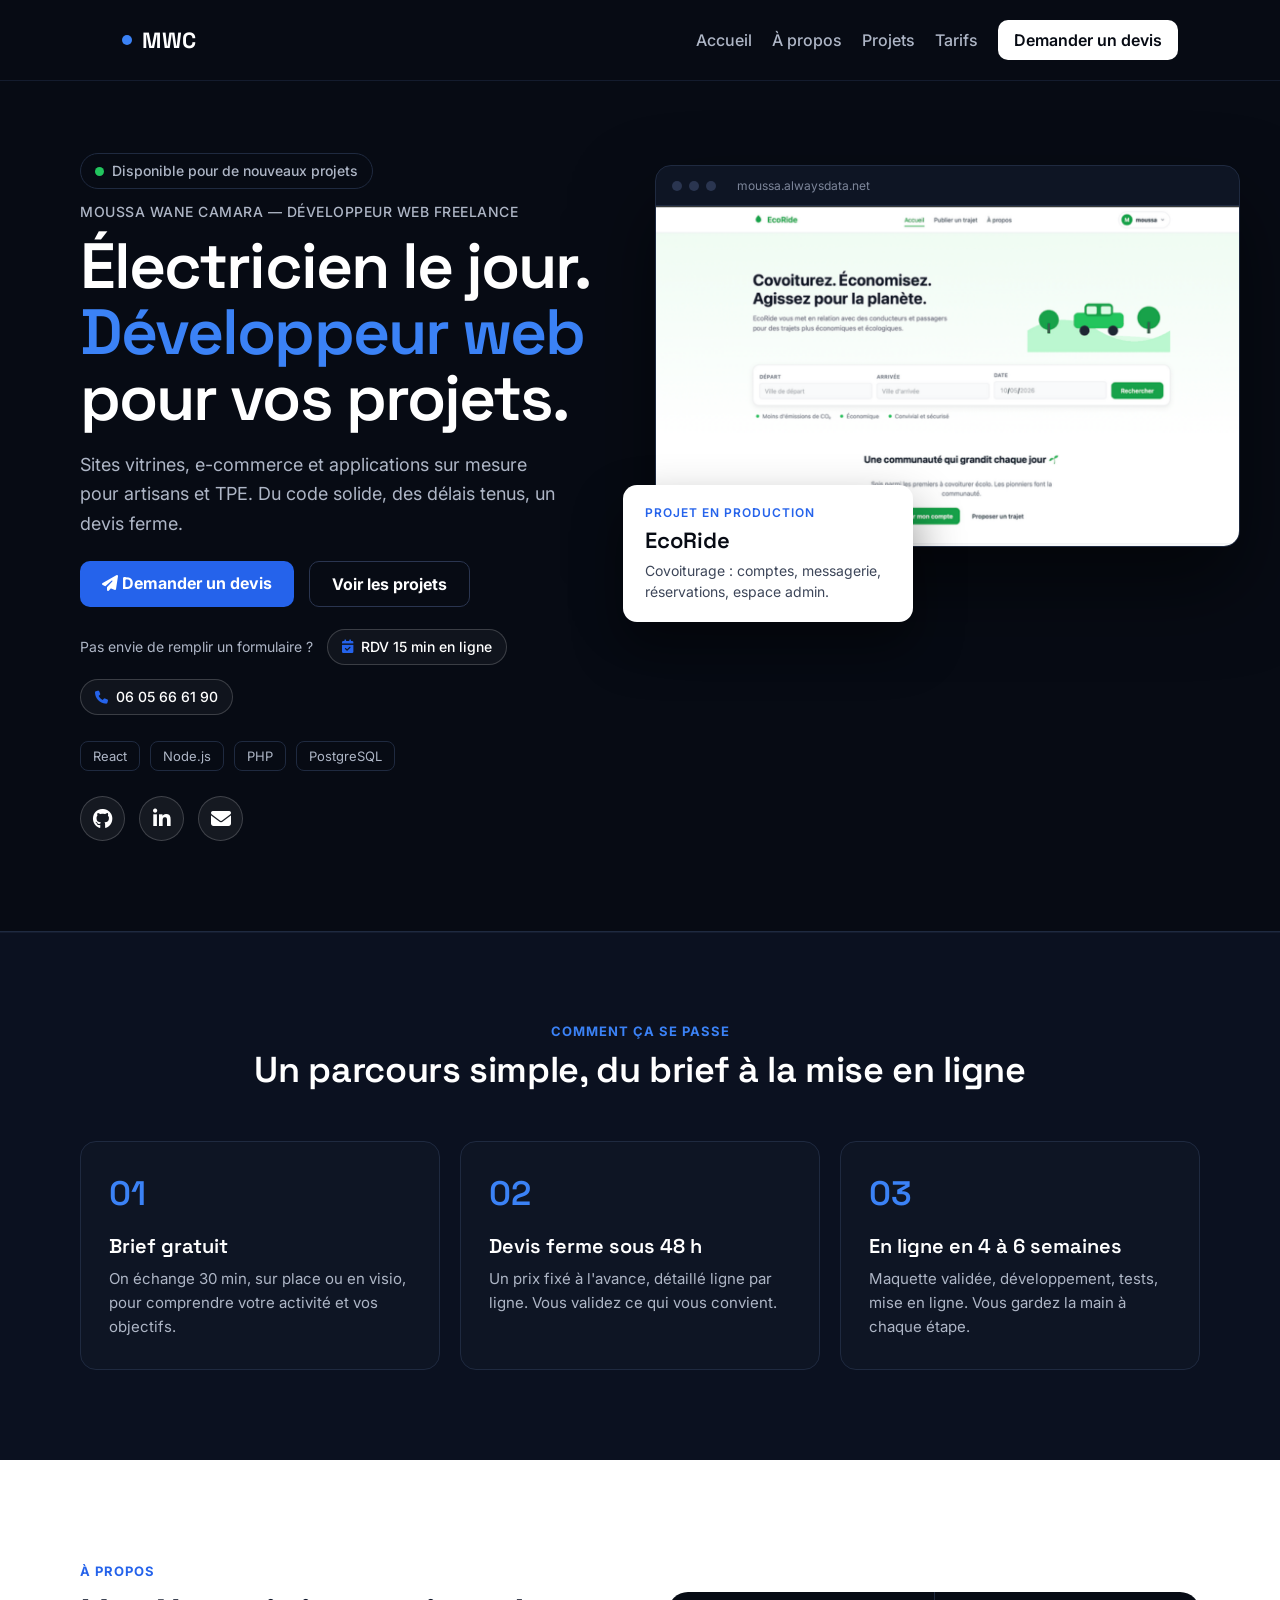
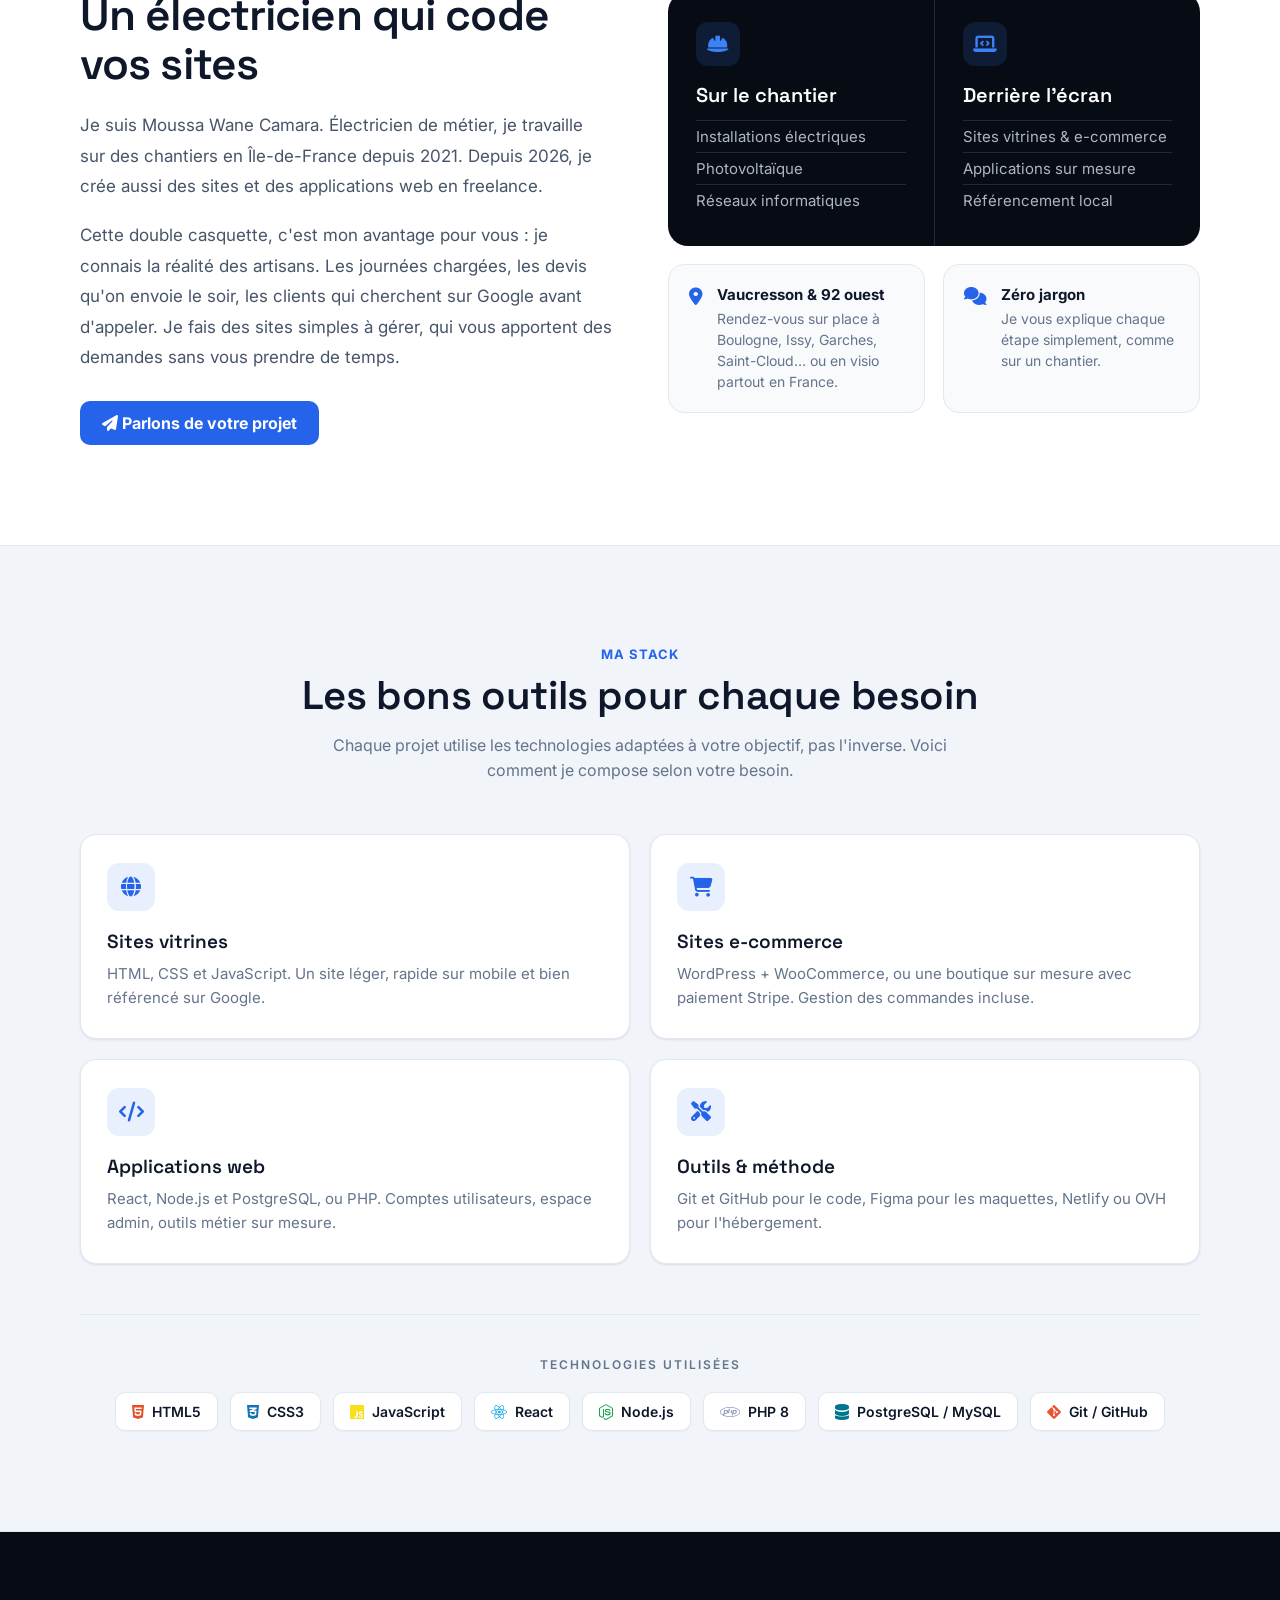
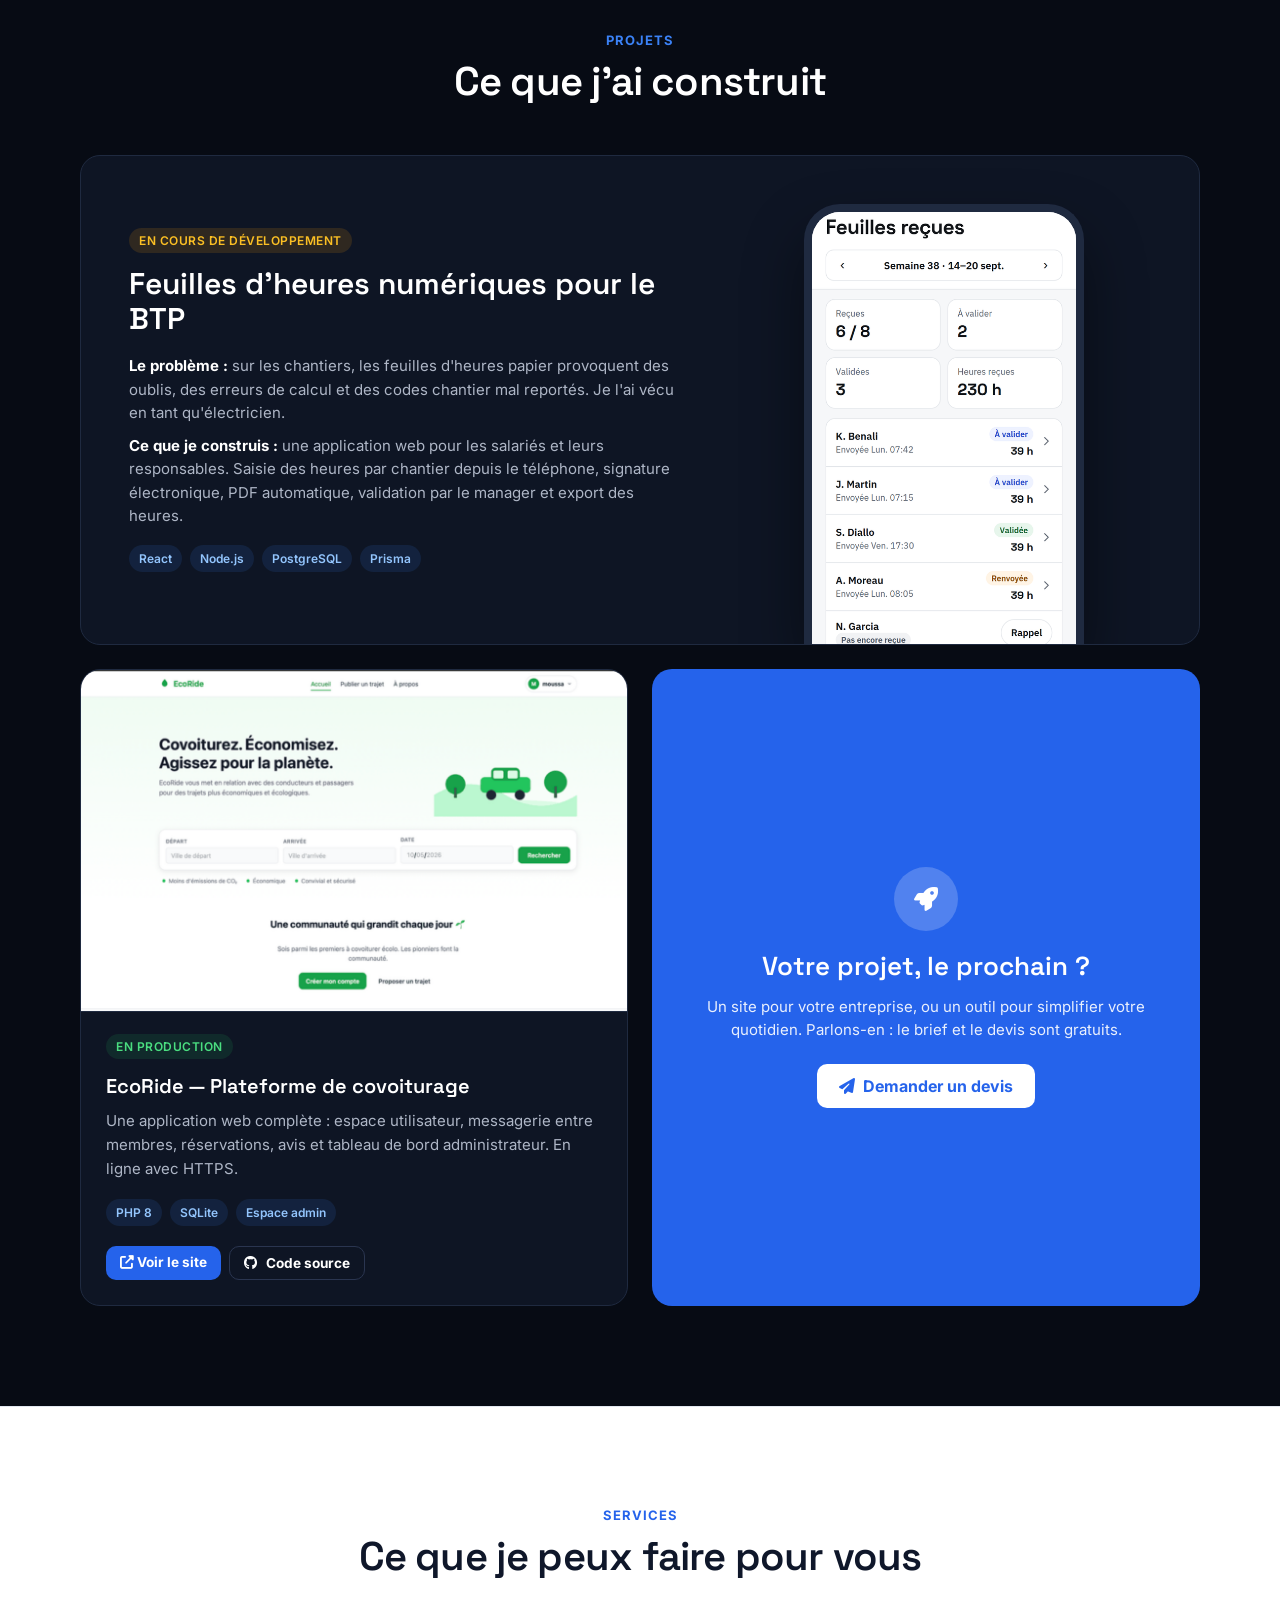
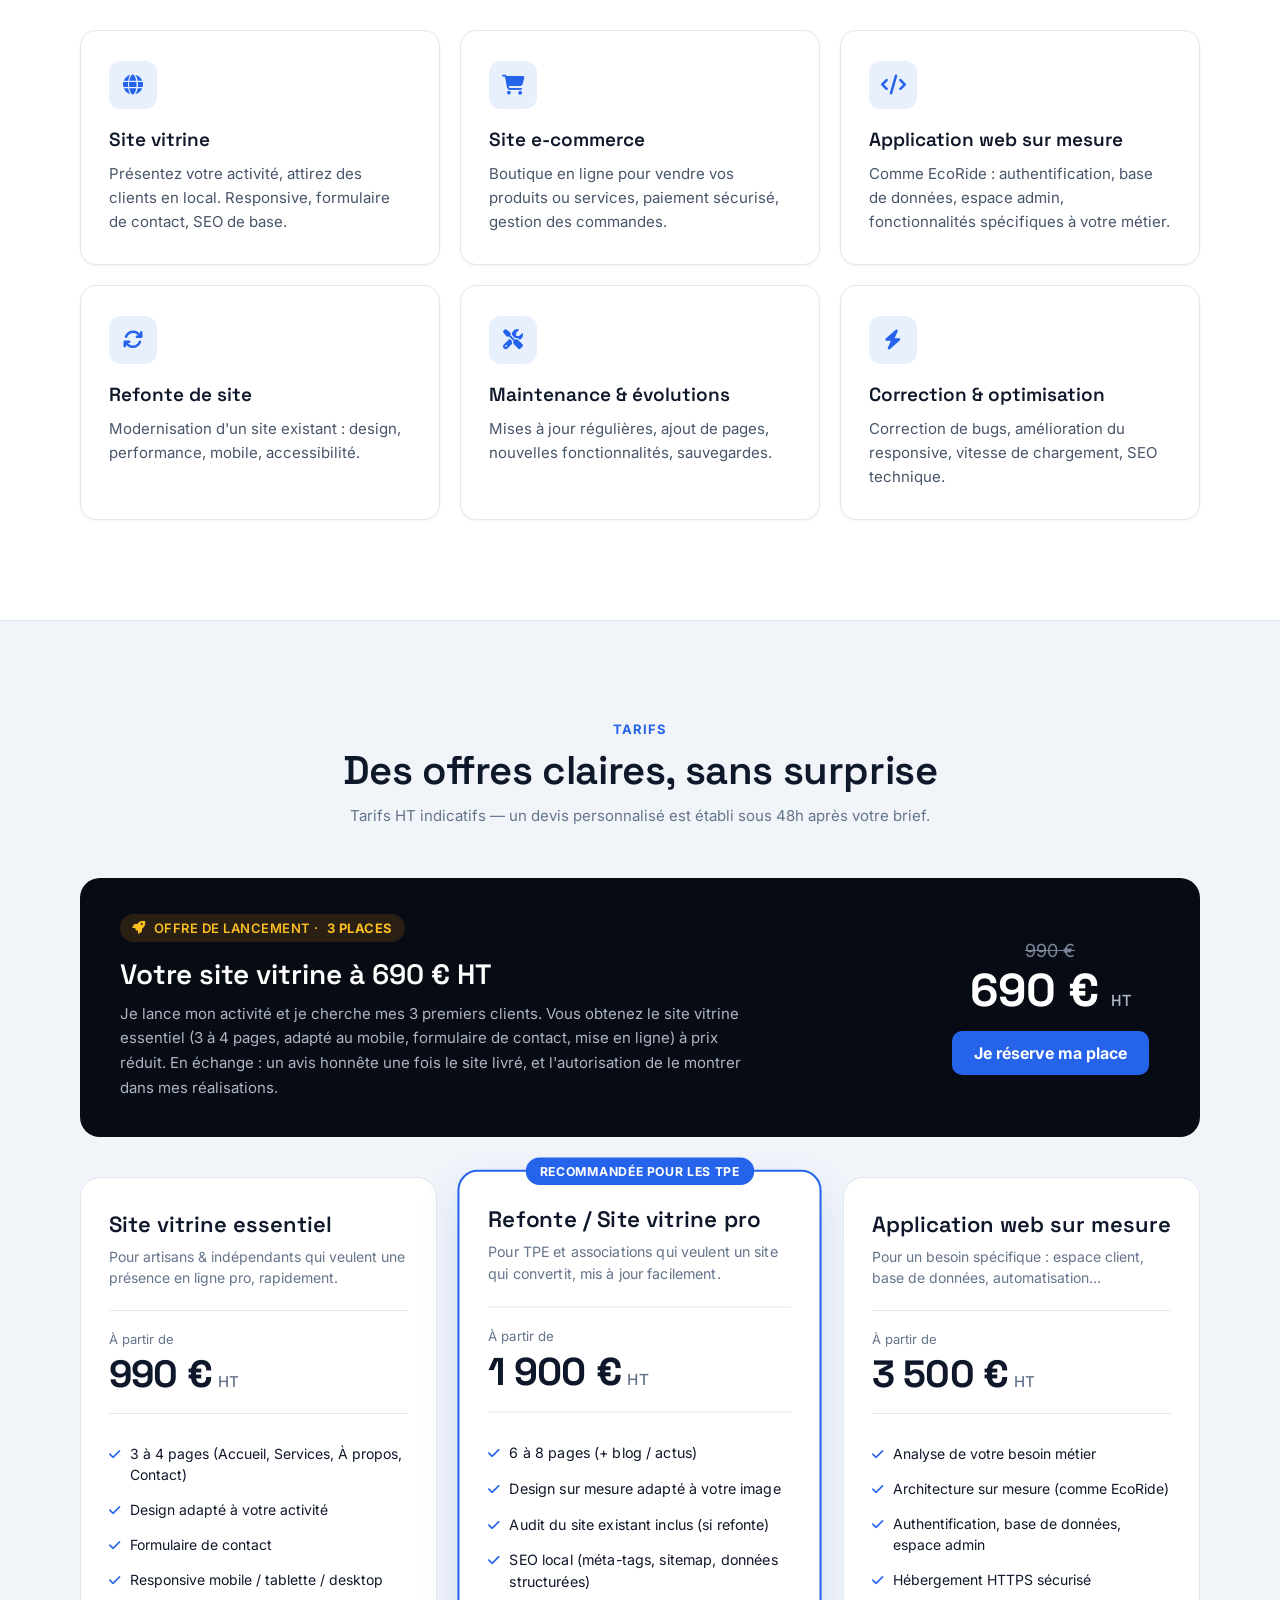
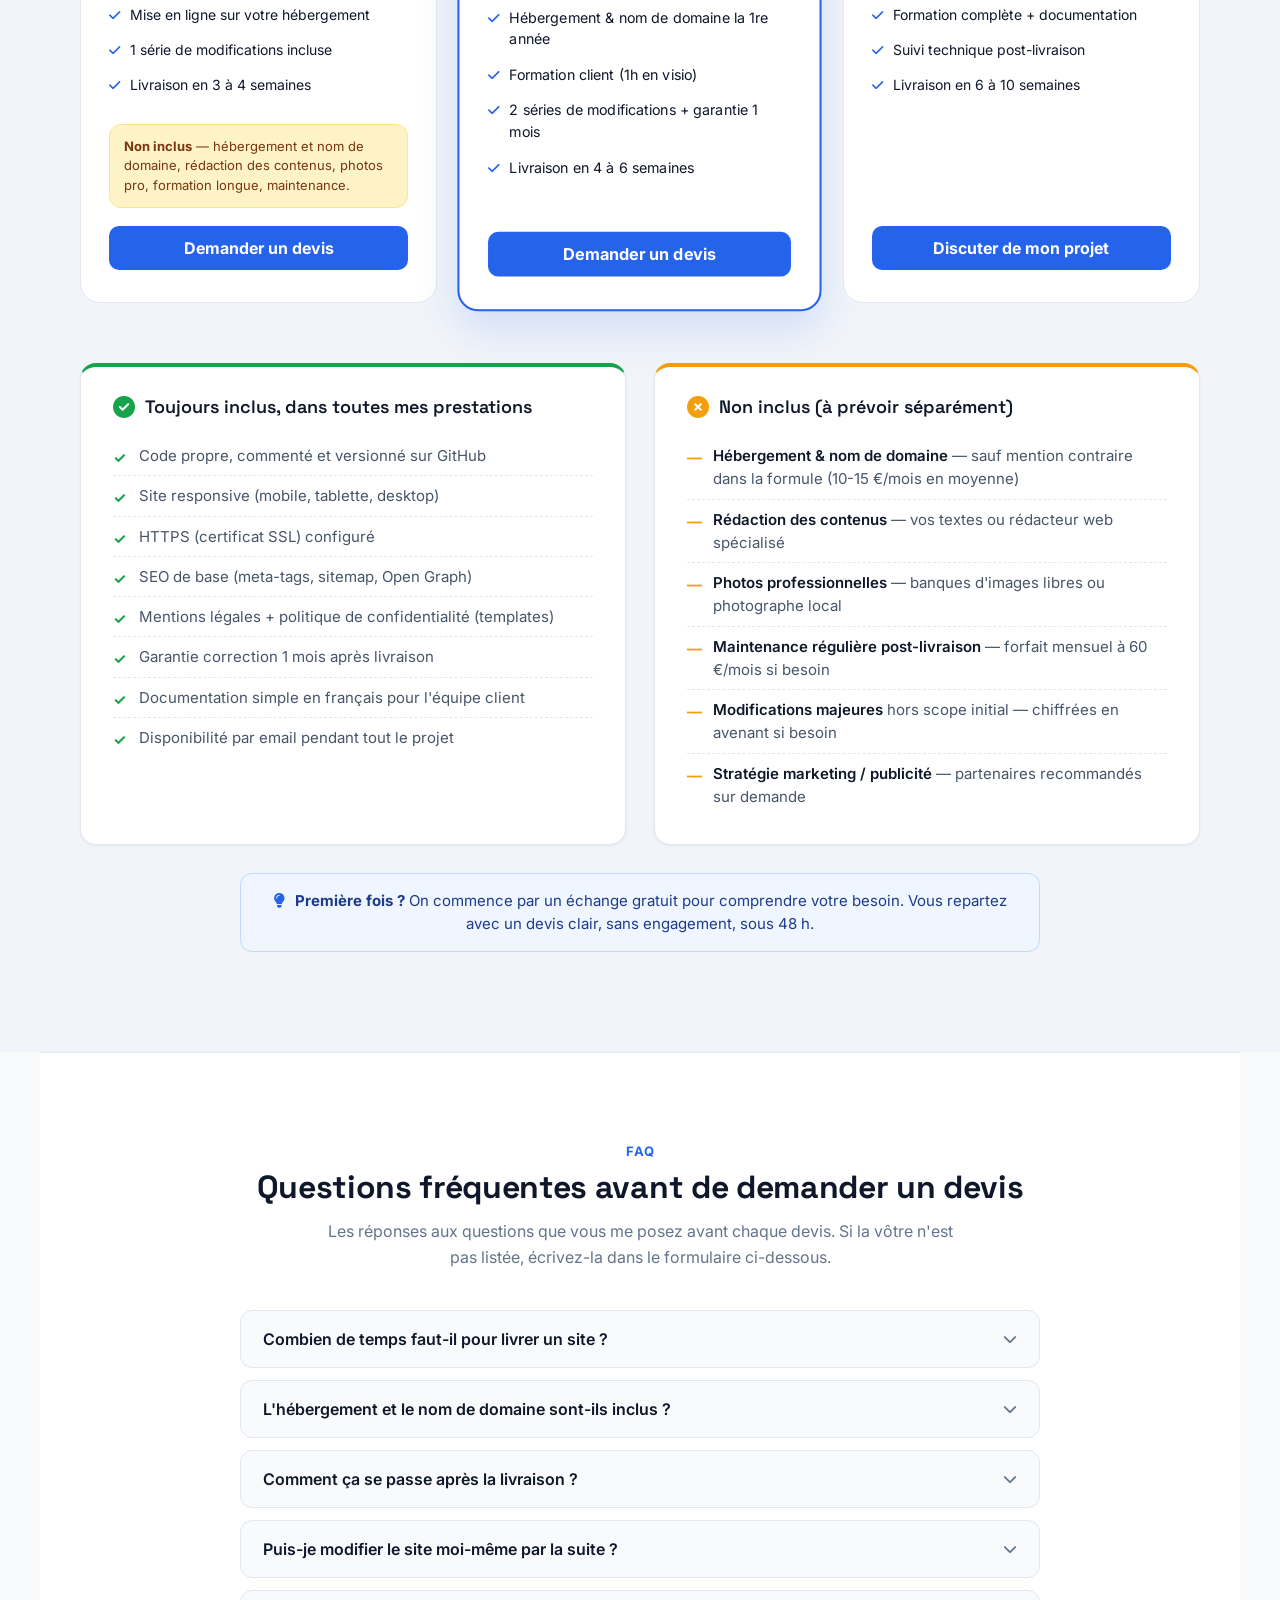
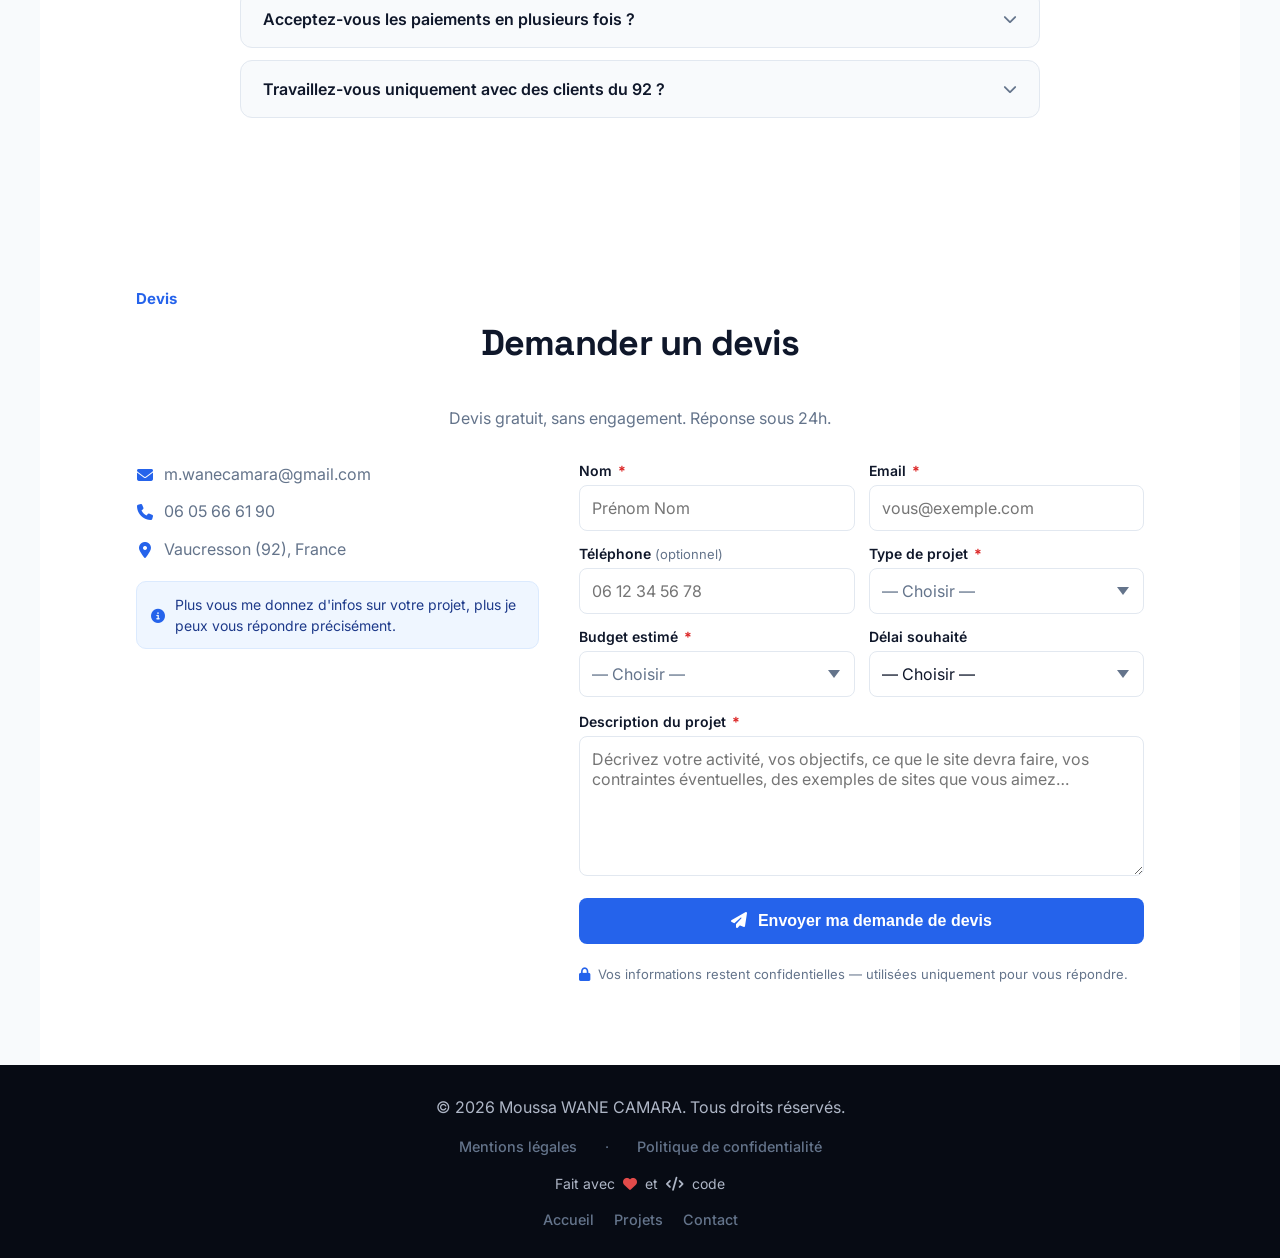
==== commit 0fd4af4f: "Design C : Services, Tarifs et offre de lancement" ====
--- a/index.html
+++ b/index.html
@@ -69,7 +69,7 @@
   <link rel="preconnect" href="https://fonts.gstatic.com" crossorigin>
   <link href="https://fonts.googleapis.com/css2?family=Inter:wght@400;500;600;700&family=Space+Grotesk:wght@500;600;700&display=swap" rel="stylesheet">
   <link rel="stylesheet" href="https://cdnjs.cloudflare.com/ajax/libs/font-awesome/6.5.1/css/all.min.css">
-  <link rel="stylesheet" href="assets/style.css?v=4">
+  <link rel="stylesheet" href="assets/style.css?v=6">
 </head>
 <body>
 
@@ -446,6 +446,28 @@
         Tarifs HT indicatifs — un devis personnalisé est établi sous 48h après votre brief.
       </p>
 
+      <!-- Offre de lancement : mettre à jour le nombre de places restantes à chaque client signé -->
+      <div class="launch-offer">
+        <div class="launch-offer-text">
+          <span class="launch-badge">
+            <i class="fa-solid fa-rocket" aria-hidden="true"></i>
+            Offre de lancement · <strong>3 places</strong>
+          </span>
+          <h3>Votre site vitrine à 690 € HT</h3>
+          <p>
+            Je lance mon activité et je cherche mes 3 premiers clients. Vous obtenez le
+            site vitrine essentiel (3 à 4 pages, adapté au mobile, formulaire de contact,
+            mise en ligne) à prix réduit. En échange : un avis honnête une fois le site
+            livré, et l'autorisation de le montrer dans mes réalisations.
+          </p>
+        </div>
+        <div class="launch-offer-price">
+          <span class="launch-old">990 €</span>
+          <span class="launch-new">690 € <small>HT</small></span>
+          <a href="#contact" class="btn btn-primary">Je réserve ma place</a>
+        </div>
+      </div>
+
       <div class="tarifs-grid">
 
         <div class="tarif-card">
@@ -455,7 +477,7 @@
           </div>
           <div class="tarif-price">
             <span class="tarif-price-label">À partir de</span>
-            <span class="tarif-price-amount">1 500 €</span>
+            <span class="tarif-price-amount">990 €</span>
             <span class="tarif-price-suffix">HT</span>
           </div>
           <ul class="tarif-features">
@@ -475,14 +497,14 @@
         </div>
 
         <div class="tarif-card tarif-card-featured">
-          <span class="tarif-badge">Le plus demandé</span>
+          <span class="tarif-badge">Recommandée pour les TPE</span>
           <div class="tarif-head">
             <h3>Refonte / Site vitrine pro</h3>
             <p class="tarif-target">Pour TPE et associations qui veulent un site qui convertit, mis à jour facilement.</p>
           </div>
           <div class="tarif-price">
             <span class="tarif-price-label">À partir de</span>
-            <span class="tarif-price-amount">2 800 €</span>
+            <span class="tarif-price-amount">1 900 €</span>
             <span class="tarif-price-suffix">HT</span>
           </div>
           <ul class="tarif-features">
@@ -490,7 +512,7 @@
             <li><i class="fa-solid fa-check"></i> Design sur mesure adapté à votre image</li>
             <li><i class="fa-solid fa-check"></i> Audit du site existant inclus (si refonte)</li>
             <li><i class="fa-solid fa-check"></i> SEO local (méta-tags, sitemap, données structurées)</li>
-            <li><i class="fa-solid fa-check"></i> Hébergement &amp; nom de domaine 1<sup>ère</sup> année</li>
+            <li><i class="fa-solid fa-check"></i> Hébergement &amp; nom de domaine la 1re année</li>
             <li><i class="fa-solid fa-check"></i> Formation client (1h en visio)</li>
             <li><i class="fa-solid fa-check"></i> 2 séries de modifications + garantie 1 mois</li>
             <li><i class="fa-solid fa-check"></i> Livraison en 4 à 6 semaines</li>
@@ -505,7 +527,7 @@
           </div>
           <div class="tarif-price">
             <span class="tarif-price-label">À partir de</span>
-            <span class="tarif-price-amount">4 500 €</span>
+            <span class="tarif-price-amount">3 500 €</span>
             <span class="tarif-price-suffix">HT</span>
           </div>
           <ul class="tarif-features">
@@ -576,9 +598,10 @@
       </div>
 
       <p class="tarifs-footnote">
-        💡 <strong>Première fois ?</strong> On commence par un appel gratuit
-        de 20 min pour comprendre votre besoin. Vous repartez avec un devis clair,
-        sans engagement, sous 48h.
+        <i class="fa-solid fa-lightbulb" aria-hidden="true"></i>
+        <strong>Première fois ?</strong> On commence par un échange gratuit
+        pour comprendre votre besoin. Vous repartez avec un devis clair,
+        sans engagement, sous 48 h.
       </p>
     </section>
 
@@ -725,6 +748,7 @@
               <label for="devis-project-type">Type de projet <span class="required" aria-hidden="true">*</span></label>
               <select id="devis-project-type" name="project_type" required>
                 <option value="" disabled selected>— Choisir —</option>
+                <option value="Offre de lancement (690 €)">Offre de lancement (690 € HT)</option>
                 <option value="Site vitrine">Site vitrine</option>
                 <option value="Site e-commerce">Site e-commerce</option>
                 <option value="Refonte de site existant">Refonte de site existant</option>
--- a/assets/style.css
+++ b/assets/style.css
@@ -1764,3 +1764,130 @@
   align-items: center;
 }
 #projets .project-cta-btn { align-self: center; }
+
+
+/* ============================================================
+   ===== DIRECTION C — SERVICES + TARIFS (octobre 2026) =====
+   ============================================================ */
+/* ---------- Services ---------- */
+#services {
+  margin-inline: calc(50% - 50vw);
+  padding: 100px max(6%, calc(50vw - 560px)) !important;
+}
+#services h2 { font-size: 40px; font-weight: 600; margin-bottom: 48px; }
+#services .services-grid {
+  grid-template-columns: repeat(3, minmax(0, 1fr));
+  gap: 20px;
+}
+#services .service-card {
+  background-color: var(--white) !important;
+  border-radius: 16px;
+  padding: 30px 28px;
+}
+#services .service-icon {
+  display: inline-flex !important;
+  align-items: center;
+  justify-content: center;
+  width: 48px;
+  height: 48px;
+  border-radius: 12px;
+  background: rgba(37, 99, 235, 0.1);
+  font-size: 20px;
+  margin-bottom: 18px;
+}
+#services .service-card h3 {
+  font-family: var(--font-display);
+  font-size: 19px;
+  font-weight: 600;
+}
+
+/* ---------- Tarifs ---------- */
+#tarifs {
+  margin-inline: calc(50% - 50vw);
+  padding: 100px max(6%, calc(50vw - 560px));
+  background: #F1F4F9;
+  border-top: none;
+}
+#tarifs h2 { font-size: 40px; font-weight: 600; }
+.tarif-card { border-radius: 20px; box-shadow: none; }
+.tarif-card:hover { box-shadow: 0 18px 40px rgba(15, 23, 42, 0.08); }
+.tarif-card-featured {
+  border: 2px solid var(--primary);
+  box-shadow: 0 18px 40px rgba(37, 99, 235, 0.15);
+}
+.tarif-head h3 { font-family: var(--font-display); font-weight: 600; }
+.tarif-price-amount { font-family: var(--font-display); font-weight: 700; }
+.tarif-cta { border-radius: 10px; }
+.tarif-notinc { border-radius: 12px; }
+.tarifs-included-col { border-radius: 16px; }
+.tarifs-included h3 { font-family: var(--font-display); font-weight: 600; }
+.tarifs-footnote { border-radius: 12px; }
+.tarifs-footnote i { color: var(--primary); margin-right: 6px; }
+
+@media (max-width: 900px) {
+  #services .services-grid { grid-template-columns: repeat(2, minmax(0, 1fr)); }
+}
+@media (max-width: 768px) {
+  #services, #tarifs { padding: 70px 6% !important; }
+  #services h2, #tarifs h2 { font-size: 28px; }
+  #services .services-grid { grid-template-columns: 1fr; }
+}
+
+
+/* ---------- Offre de lancement ---------- */
+.launch-offer {
+  max-width: 1200px;
+  margin: 0 auto 40px;
+  display: grid;
+  grid-template-columns: minmax(0, 1fr) auto;
+  gap: 40px;
+  align-items: center;
+  background: var(--dark-bg);
+  border-radius: 20px;
+  padding: 36px 40px;
+  color: var(--white);
+}
+.launch-badge {
+  display: inline-flex;
+  align-items: center;
+  gap: 8px;
+  font-size: 13px;
+  font-weight: 600;
+  letter-spacing: 0.5px;
+  text-transform: uppercase;
+  color: #FBBF24;
+  background: rgba(245, 158, 11, 0.14);
+  padding: 6px 12px;
+  border-radius: 999px;
+  margin-bottom: 14px;
+}
+.launch-offer h3 {
+  font-family: var(--font-display);
+  font-size: 28px;
+  font-weight: 600;
+  margin-bottom: 10px;
+}
+.launch-offer p { color: var(--text-light-muted); font-size: 15px; line-height: 1.65; max-width: 640px; }
+.launch-offer-price {
+  display: flex;
+  flex-direction: column;
+  align-items: center;
+  gap: 6px;
+  min-width: 220px;
+}
+.launch-old { color: #7D869A; text-decoration: line-through; font-size: 18px; }
+.launch-new {
+  font-family: var(--font-display);
+  font-size: 46px;
+  font-weight: 700;
+  line-height: 1;
+  margin-bottom: 12px;
+}
+.launch-new small { font-size: 16px; font-weight: 500; color: var(--text-light-muted); }
+.launch-offer .btn { border-radius: 10px; }
+
+@media (max-width: 768px) {
+  .launch-offer { grid-template-columns: 1fr; padding: 28px 24px; gap: 24px; }
+  .launch-offer h3 { font-size: 23px; }
+  .launch-offer-price { align-items: flex-start; }
+}
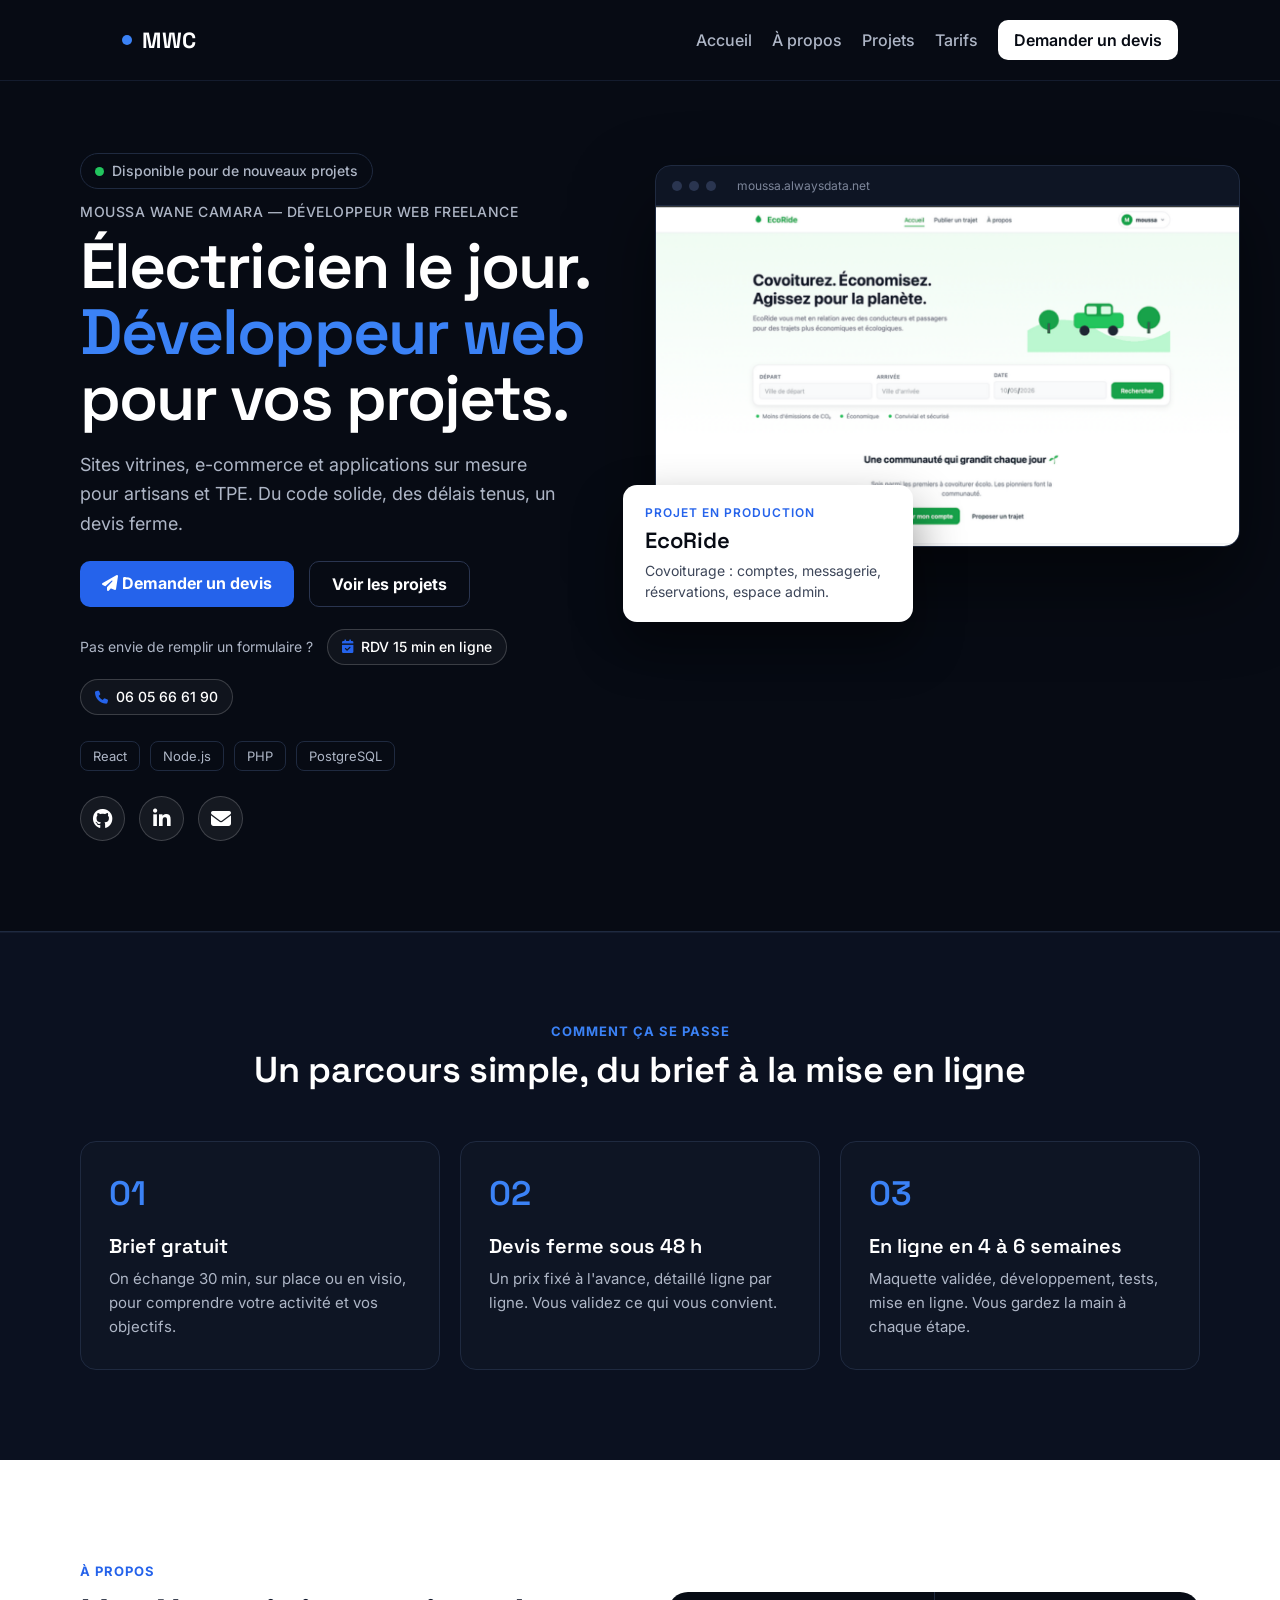
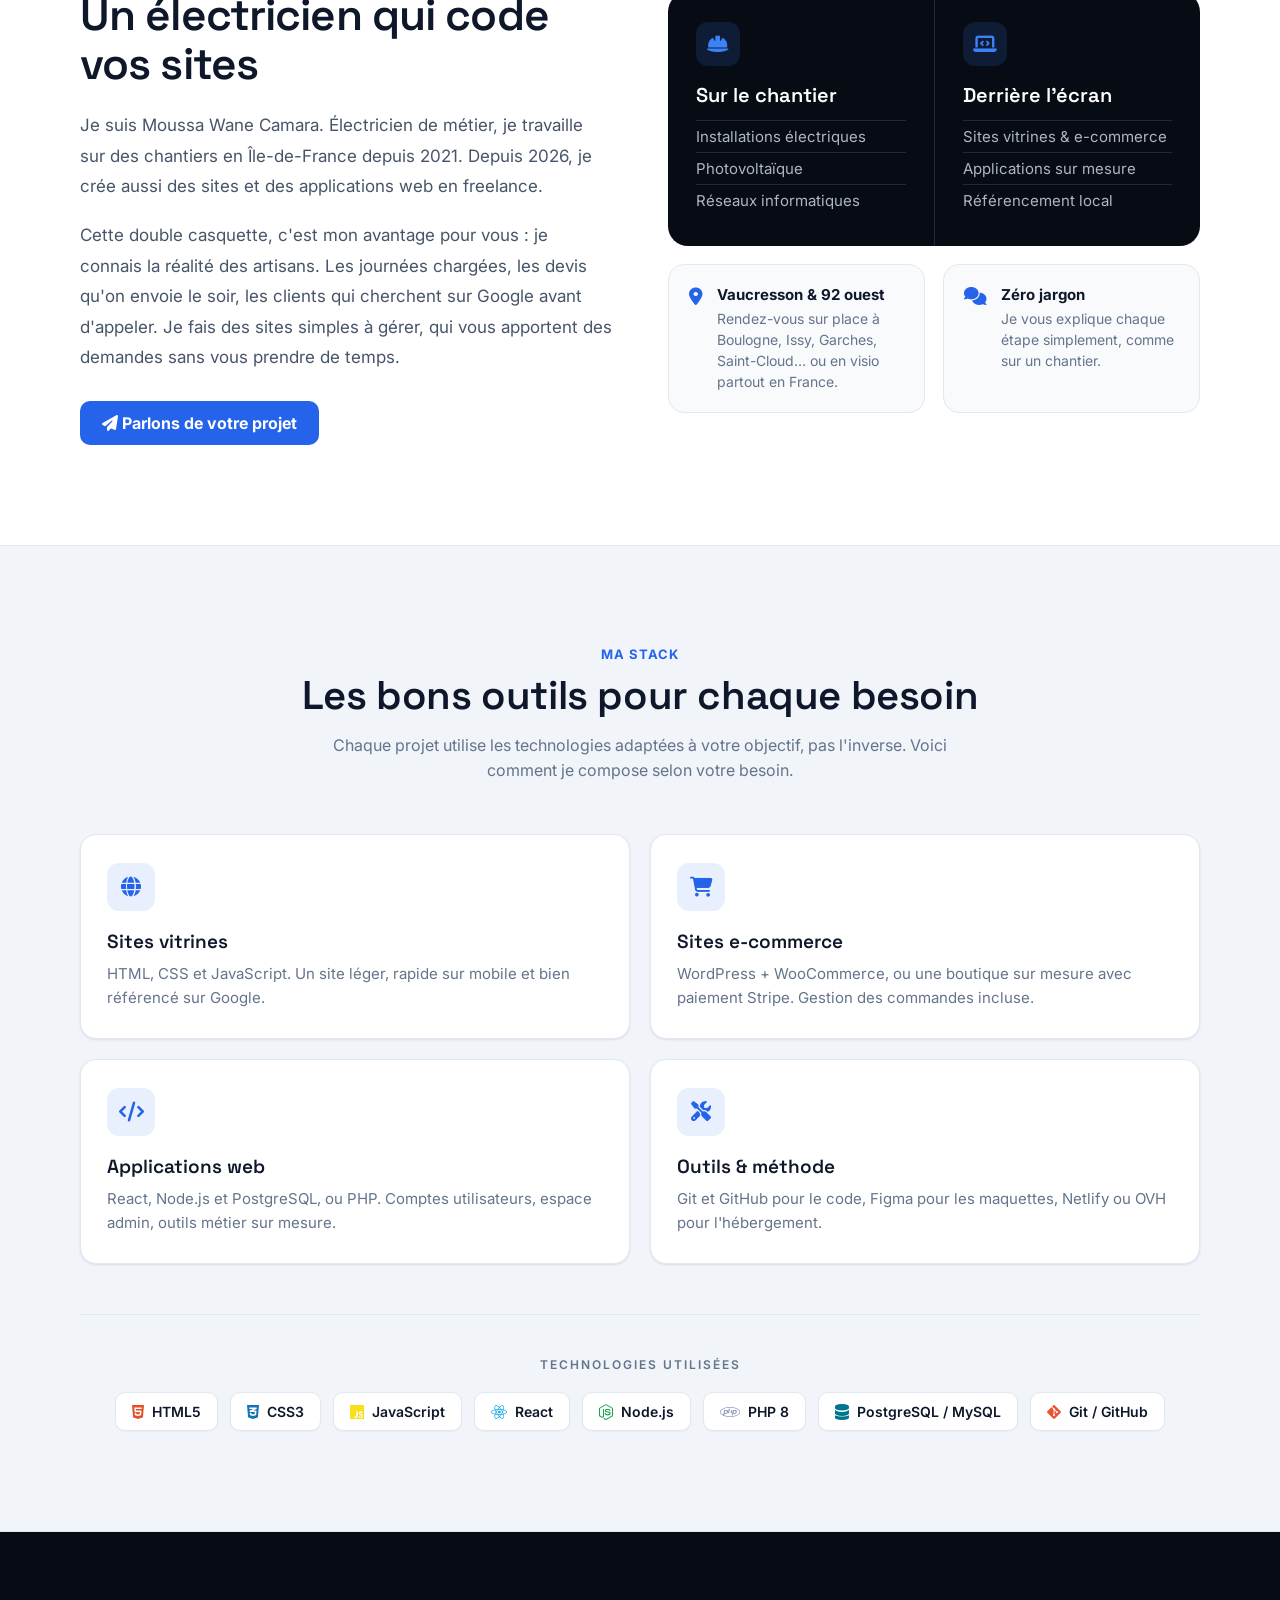
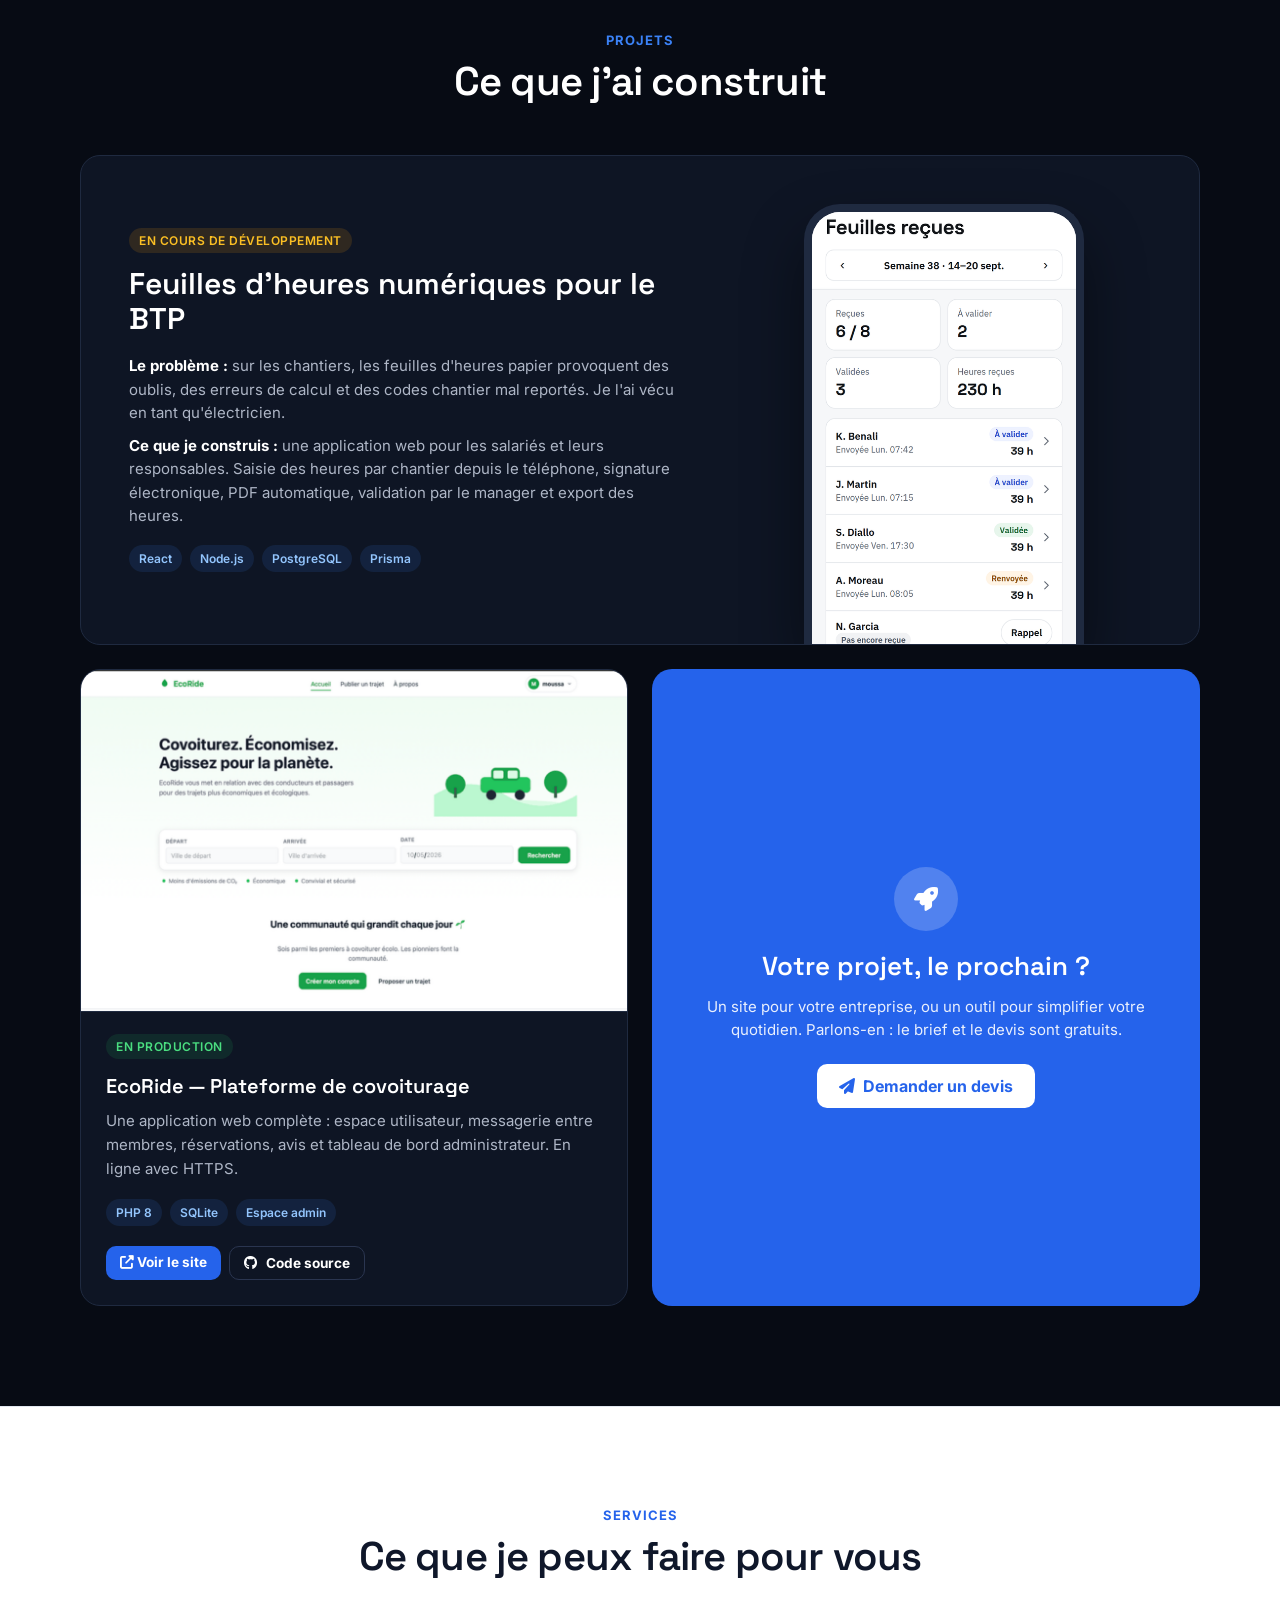
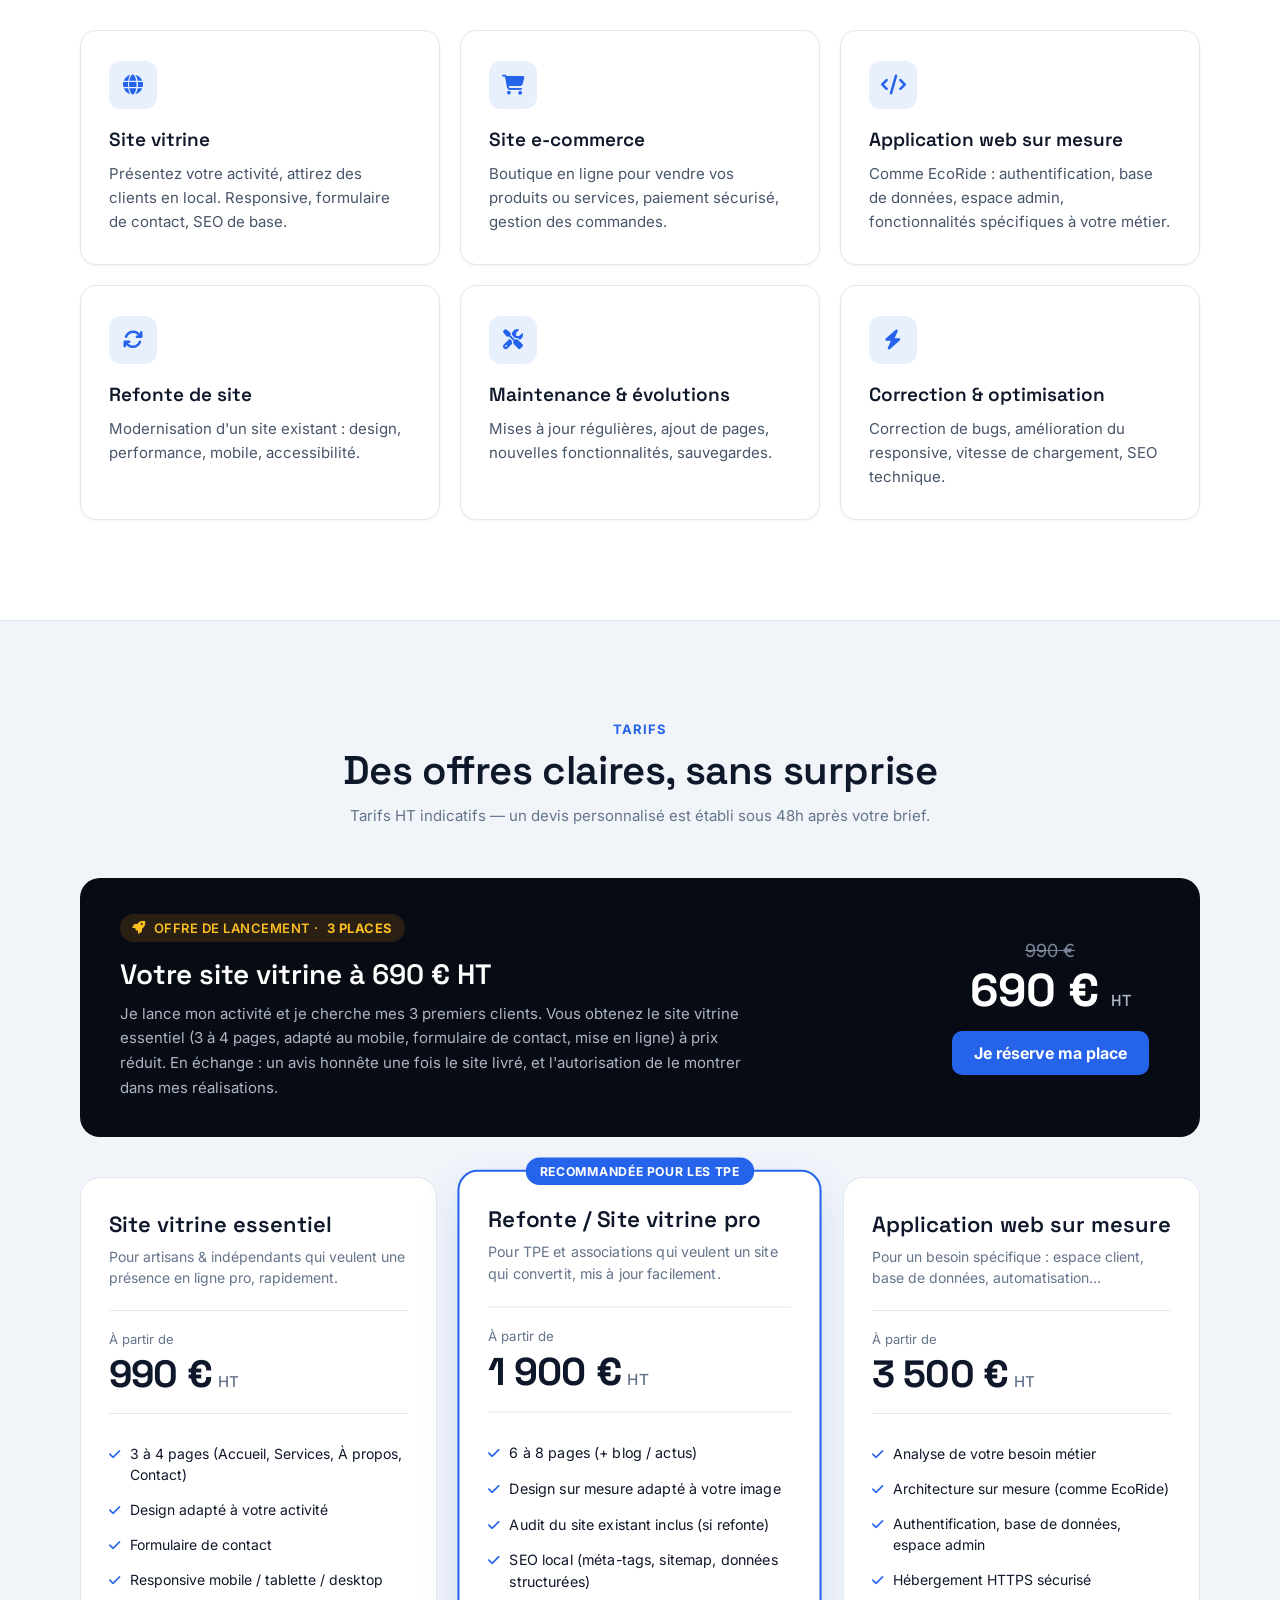
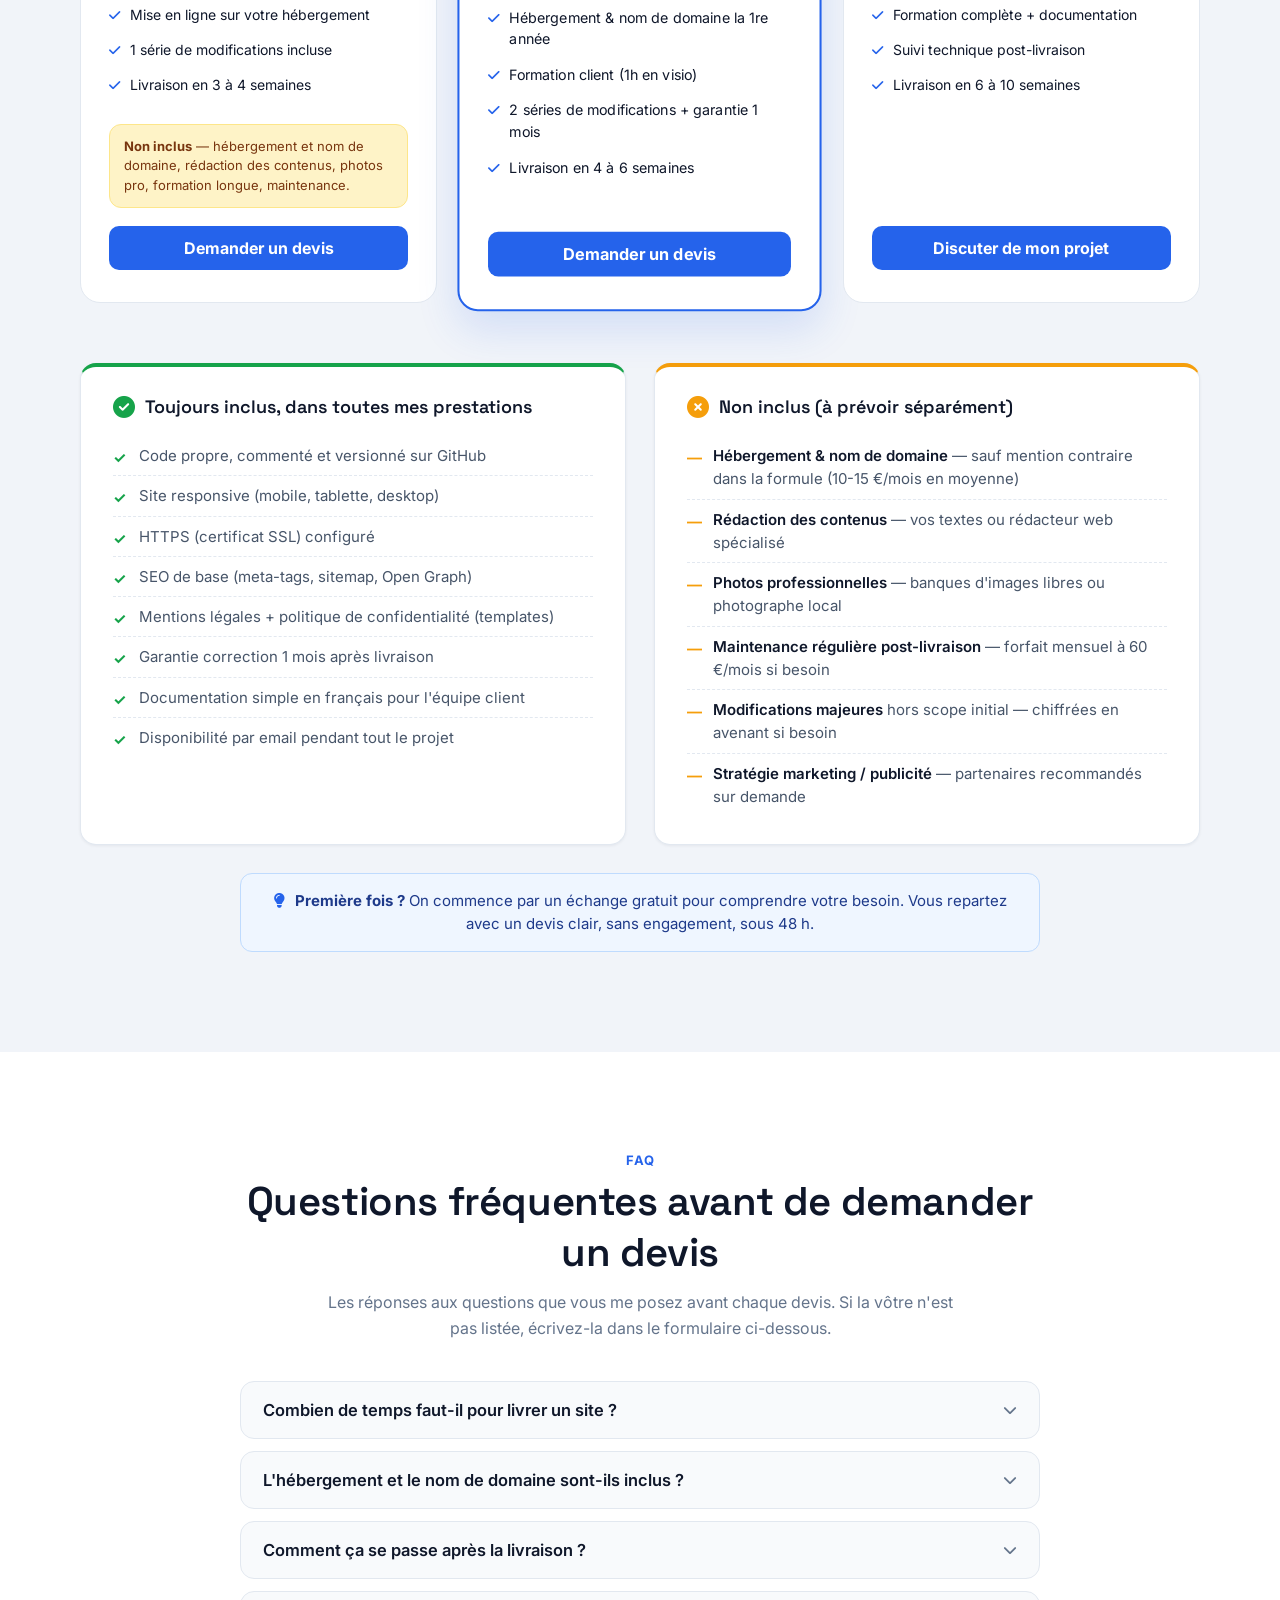
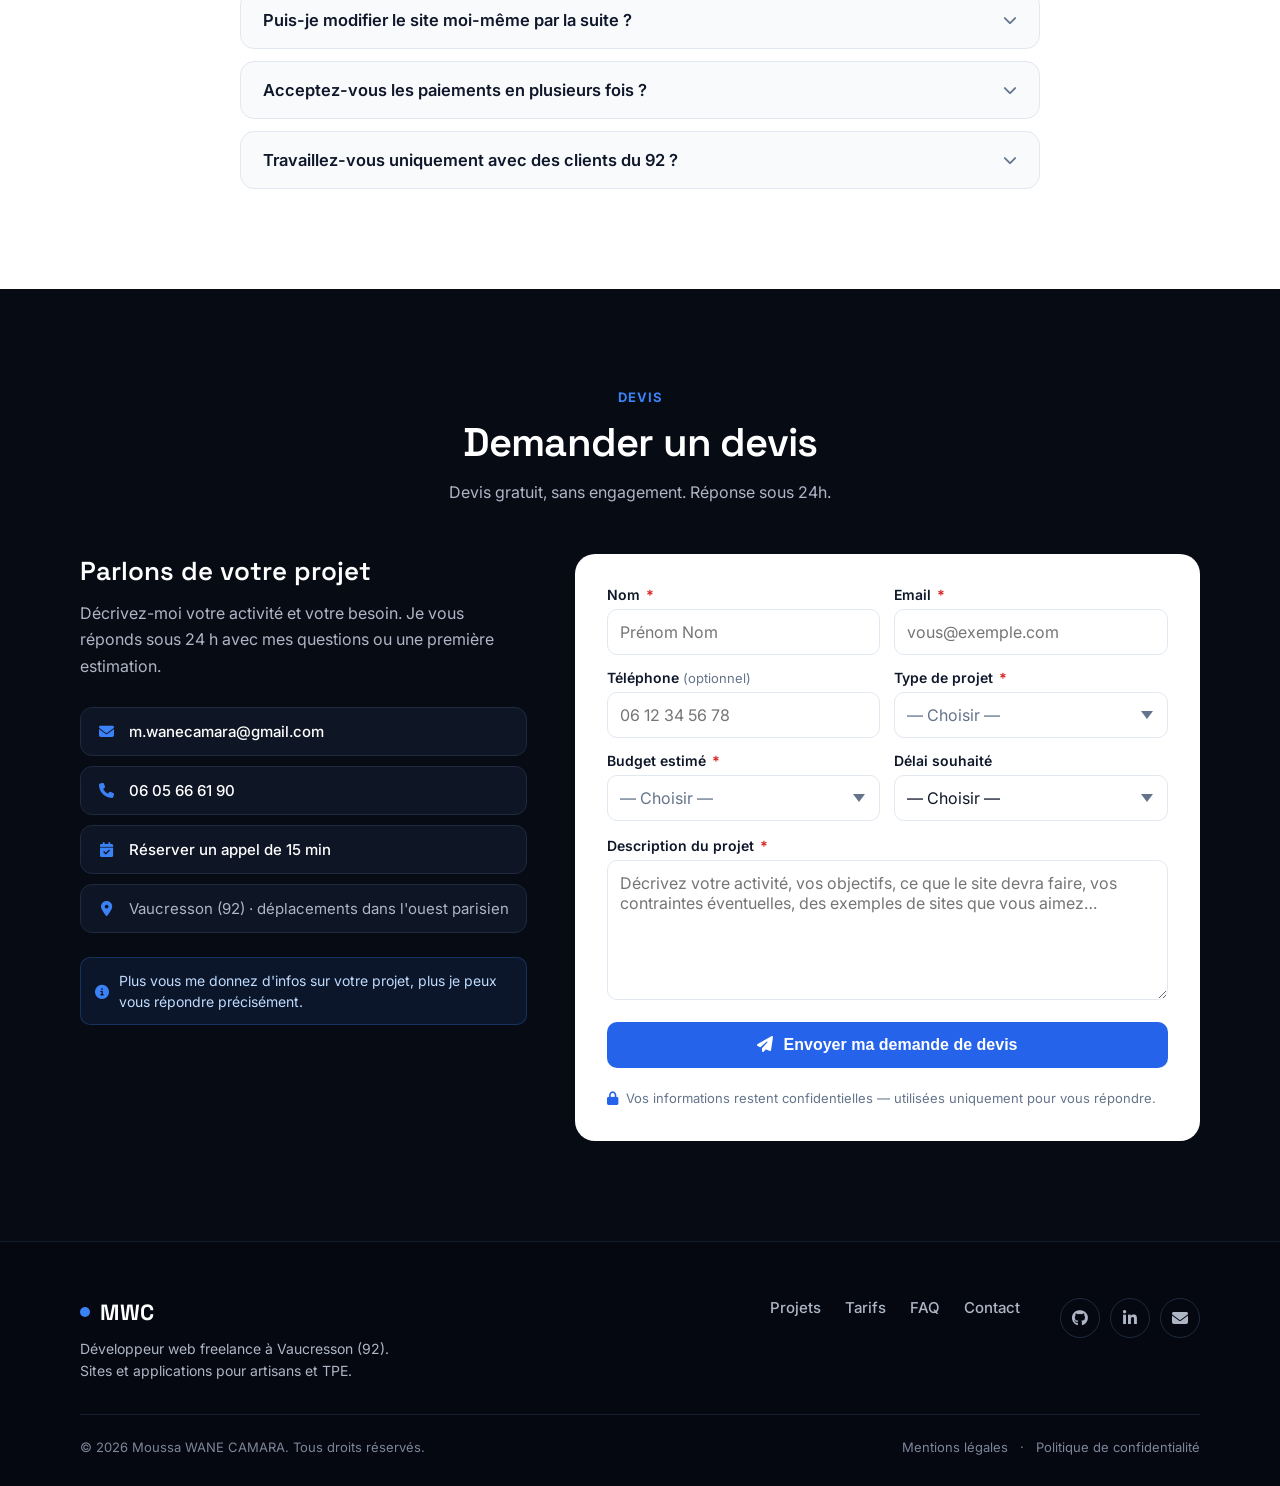
==== commit e4db59c6: "Design C : FAQ, Contact et pied de page" ====
--- a/index.html
+++ b/index.html
@@ -69,7 +69,7 @@
   <link rel="preconnect" href="https://fonts.gstatic.com" crossorigin>
   <link href="https://fonts.googleapis.com/css2?family=Inter:wght@400;500;600;700&family=Space+Grotesk:wght@500;600;700&display=swap" rel="stylesheet">
   <link rel="stylesheet" href="https://cdnjs.cloudflare.com/ajax/libs/font-awesome/6.5.1/css/all.min.css">
-  <link rel="stylesheet" href="assets/style.css?v=6">
+  <link rel="stylesheet" href="assets/style.css?v=7">
 </head>
 <body>
 
@@ -715,9 +715,31 @@
       <div class="contact-container">
 
         <div class="contact-info">
-          <p><i class="fa-solid fa-envelope" aria-hidden="true"></i> m.wanecamara@gmail.com</p>
-          <p><i class="fa-solid fa-phone" aria-hidden="true"></i> 06 05 66 61 90</p>
-          <p><i class="fa-solid fa-location-dot" aria-hidden="true"></i> Vaucresson (92), France</p>
+          <h3>Parlons de votre projet</h3>
+          <p class="contact-lead">
+            Décrivez-moi votre activité et votre besoin. Je vous réponds sous 24 h
+            avec mes questions ou une première estimation.
+          </p>
+
+          <ul class="contact-list">
+            <li>
+              <i class="fa-solid fa-envelope" aria-hidden="true"></i>
+              <a href="mailto:m.wanecamara@gmail.com">m.wanecamara@gmail.com</a>
+            </li>
+            <li>
+              <i class="fa-solid fa-phone" aria-hidden="true"></i>
+              <a href="tel:+33605666190">06 05 66 61 90</a>
+            </li>
+            <li>
+              <i class="fa-solid fa-calendar-check" aria-hidden="true"></i>
+              <a href="https://calendly.com/m-wanecamara" target="_blank" rel="noopener noreferrer">Réserver un appel de 15 min</a>
+            </li>
+            <li>
+              <i class="fa-solid fa-location-dot" aria-hidden="true"></i>
+              <span>Vaucresson (92) · déplacements dans l'ouest parisien</span>
+            </li>
+          </ul>
+
           <p class="contact-note">
             <i class="fa-solid fa-circle-info" aria-hidden="true"></i>
             Plus vous me donnez d'infos sur votre projet, plus je peux vous répondre précisément.
@@ -804,22 +826,39 @@
   </main>
 
   <footer>
-    <p>&copy; 2026 Moussa WANE CAMARA. Tous droits réservés.</p>
-    <p class="footer-links">
-      <a href="/mentions-legales.html">Mentions légales</a>
-      <span aria-hidden="true">·</span>
-      <a href="/politique-de-confidentialite.html">Politique de confidentialité</a>
-    </p>
-
-    <p class="footer-tagline">
-      Fait avec <i class="fa-solid fa-heart" aria-hidden="true" style="color:#e24b4a"></i>
-      et <i class="fa-solid fa-code" aria-hidden="true"></i> code
-    </p>
-
-    <div class="footer-links">
-      <a href="#accueil">Accueil</a>
-      <a href="#projets">Projets</a>
-      <a href="#contact">Contact</a>
+    <div class="footer-inner">
+      <div class="footer-brand">
+        <a href="#accueil" class="logo"><span class="logo-dot" aria-hidden="true"></span>MWC</a>
+        <p>Développeur web freelance à Vaucresson (92). Sites et applications pour artisans et TPE.</p>
+      </div>
+
+      <nav class="footer-nav" aria-label="Pied de page">
+        <a href="#projets">Projets</a>
+        <a href="#tarifs">Tarifs</a>
+        <a href="#faq">FAQ</a>
+        <a href="#contact">Contact</a>
+      </nav>
+
+      <div class="footer-social">
+        <a href="https://github.com/Moussa-data" target="_blank" rel="noopener noreferrer" aria-label="GitHub">
+          <i class="fa-brands fa-github" aria-hidden="true"></i>
+        </a>
+        <a href="https://www.linkedin.com/in/moussa-wane-05a4471aa/" target="_blank" rel="noopener noreferrer" aria-label="LinkedIn">
+          <i class="fa-brands fa-linkedin-in" aria-hidden="true"></i>
+        </a>
+        <a href="mailto:m.wanecamara@gmail.com" aria-label="Email">
+          <i class="fa-solid fa-envelope" aria-hidden="true"></i>
+        </a>
+      </div>
+    </div>
+
+    <div class="footer-bottom">
+      <p>&copy; 2026 Moussa WANE CAMARA. Tous droits réservés.</p>
+      <p class="footer-legal">
+        <a href="/mentions-legales.html">Mentions légales</a>
+        <span aria-hidden="true">·</span>
+        <a href="/politique-de-confidentialite.html">Politique de confidentialité</a>
+      </p>
     </div>
   </footer>
 
--- a/assets/style.css
+++ b/assets/style.css
@@ -1891,3 +1891,128 @@
   .launch-offer h3 { font-size: 23px; }
   .launch-offer-price { align-items: flex-start; }
 }
+
+
+/* ============================================================
+   ===== DIRECTION C — FAQ + CONTACT + FOOTER (octobre 2026) =====
+   ============================================================ */
+/* ---------- FAQ ---------- */
+.faq-band {
+  margin-inline: calc(50% - 50vw);
+  padding: 100px max(6%, calc(50vw - 560px));
+  border-top: none;
+}
+.faq-band h2 { font-size: 40px; font-weight: 600; }
+.faq-item { border-radius: 14px; }
+.faq-item summary { font-size: 16.5px; }
+
+/* ---------- Contact : section sombre ---------- */
+#contact {
+  margin-inline: calc(50% - 50vw);
+  padding: 100px max(6%, calc(50vw - 560px));
+  background: var(--dark-bg);
+}
+#contact .section-label { display: block; text-align: center; color: var(--accent-on-dark); letter-spacing: 1px; }
+#contact h2 { color: var(--white); font-size: 40px; font-weight: 600; margin-bottom: 12px; }
+#contact > p.contact-intro { color: var(--text-light-muted); margin-bottom: 48px; }
+.contact-container { gap: 48px; }
+
+.contact-info h3 {
+  font-family: var(--font-display);
+  font-size: 26px;
+  font-weight: 600;
+  color: var(--white);
+  margin-bottom: 12px;
+}
+.contact-lead { color: var(--text-light-muted) !important; line-height: 1.65; margin-bottom: 28px !important; }
+.contact-list { list-style: none; padding: 0; margin: 0 0 24px; display: flex; flex-direction: column; gap: 10px; }
+.contact-list li {
+  display: flex;
+  align-items: center;
+  gap: 14px;
+  padding: 14px 16px;
+  border: 1px solid var(--border-dark);
+  border-radius: 12px;
+  background: var(--dark-card);
+  color: var(--text-light-muted);
+  font-size: 15px;
+}
+.contact-list i { color: var(--accent-on-dark); width: 18px; text-align: center; }
+.contact-list a { color: var(--white); text-decoration: none; font-weight: 500; }
+.contact-list a:hover { color: var(--accent-on-dark); }
+#contact .contact-note {
+  background: rgba(59, 130, 246, 0.1);
+  border-color: rgba(59, 130, 246, 0.25);
+  color: #BFDBFE !important;
+}
+#contact .contact-note i { color: var(--accent-on-dark); }
+
+/* Formulaire dans une carte blanche */
+#contact .contact-form {
+  background: var(--white);
+  border-radius: 20px;
+  padding: 32px;
+}
+#contact .contact-form input,
+#contact .contact-form textarea,
+#contact .contact-form select { border-radius: 10px; }
+#contact .contact-form button { border-radius: 10px; }
+
+/* ---------- Footer ---------- */
+footer {
+  background: #050810;
+  border-top: 1px solid #141C2E;
+  text-align: left;
+  padding: 56px max(6%, calc(50vw - 560px)) 28px;
+}
+.footer-inner {
+  display: grid;
+  grid-template-columns: minmax(0, 1.4fr) auto auto;
+  gap: 40px;
+  align-items: start;
+  padding-bottom: 32px;
+  border-bottom: 1px solid #141C2E;
+}
+.footer-brand p { color: var(--text-light-muted); font-size: 14px; line-height: 1.6; margin: 12px 0 0; max-width: 340px; }
+.footer-nav { display: flex; gap: 24px; flex-wrap: wrap; }
+.footer-nav a { color: var(--text-light-muted); text-decoration: none; font-size: 15px; margin: 0; }
+.footer-nav a:hover { color: var(--white); }
+.footer-social { display: flex; gap: 10px; }
+.footer-social a {
+  width: 40px;
+  height: 40px;
+  display: inline-flex;
+  align-items: center;
+  justify-content: center;
+  border: 1px solid var(--border-dark);
+  border-radius: 50%;
+  color: var(--text-light-muted);
+  text-decoration: none;
+  margin: 0;
+  transition: 0.3s;
+}
+.footer-social a:hover { background: var(--primary); border-color: var(--primary); color: var(--white); }
+.footer-bottom {
+  display: flex;
+  justify-content: space-between;
+  gap: 16px;
+  flex-wrap: wrap;
+  padding-top: 22px;
+}
+.footer-bottom p { color: #7D869A; font-size: 13px; margin: 0; }
+.footer-legal a { color: #7D869A; text-decoration: none; margin: 0; }
+.footer-legal a:hover { color: var(--white); text-decoration: underline; }
+.footer-legal span { margin: 0 8px; }
+
+@media (max-width: 768px) {
+  .faq-band, #contact { padding: 70px 6%; }
+  .faq-band h2, #contact h2 { font-size: 28px; }
+  #contact .section-label { text-align: left; }
+  #contact > p.contact-intro { text-align: left; }
+  #contact .contact-form { padding: 22px 18px; }
+  footer { padding: 44px 6% 24px; }
+  .footer-inner { grid-template-columns: 1fr; gap: 24px; }
+  .footer-bottom { flex-direction: column; }
+}
+
+#contact .section-label { text-transform: uppercase; font-size: 13px; font-weight: 700; }
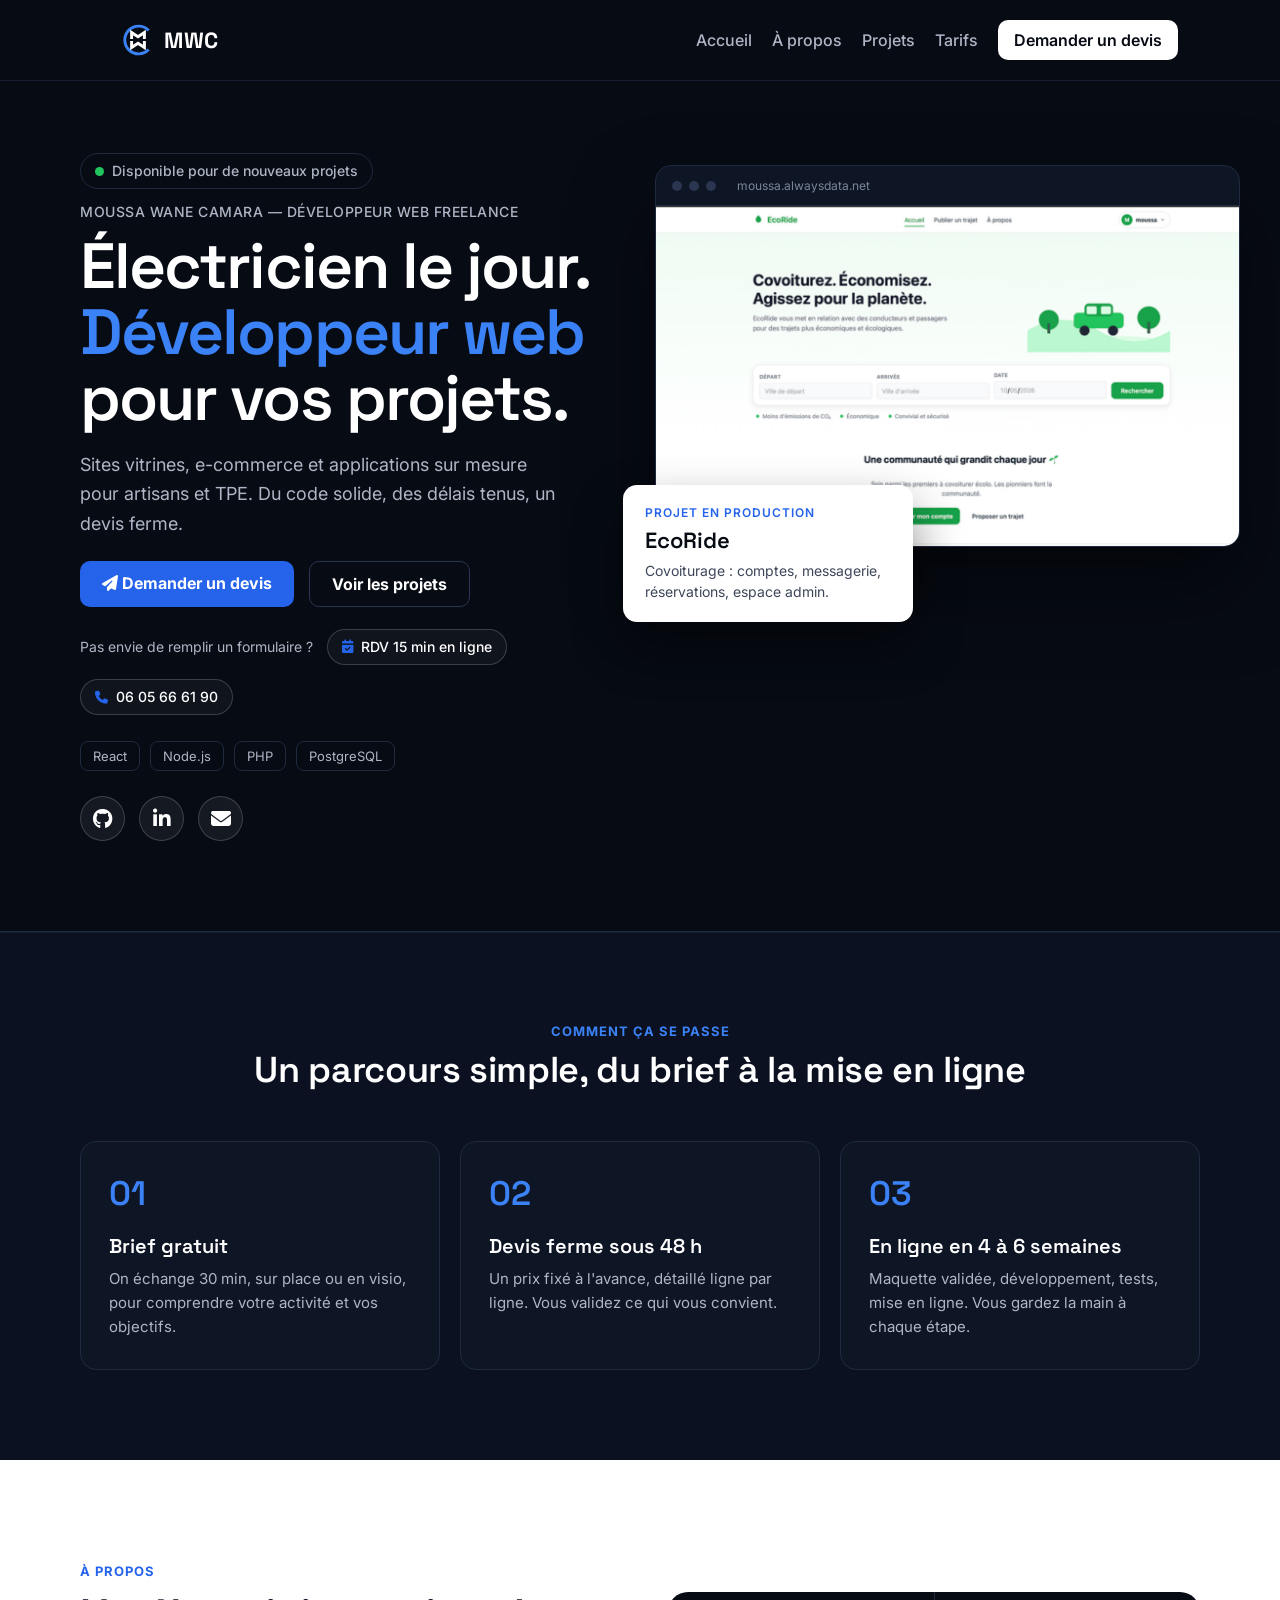
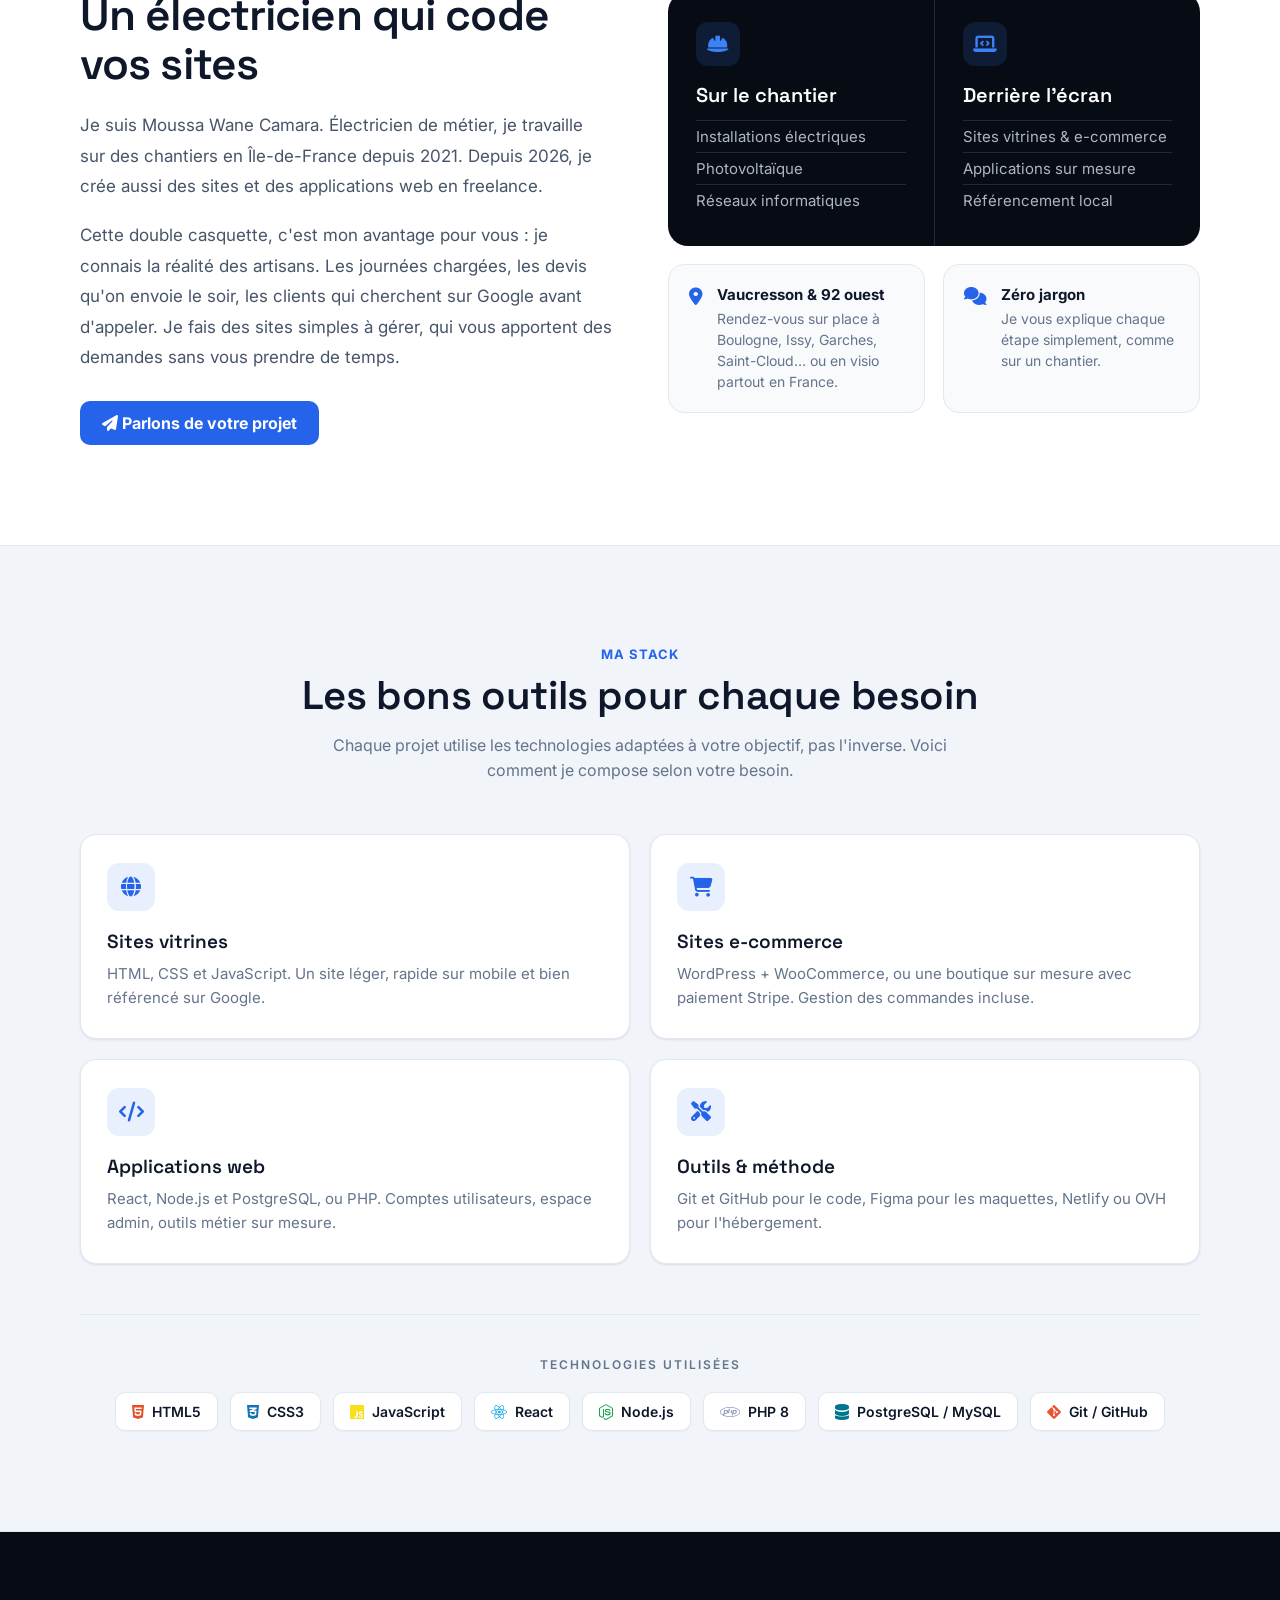
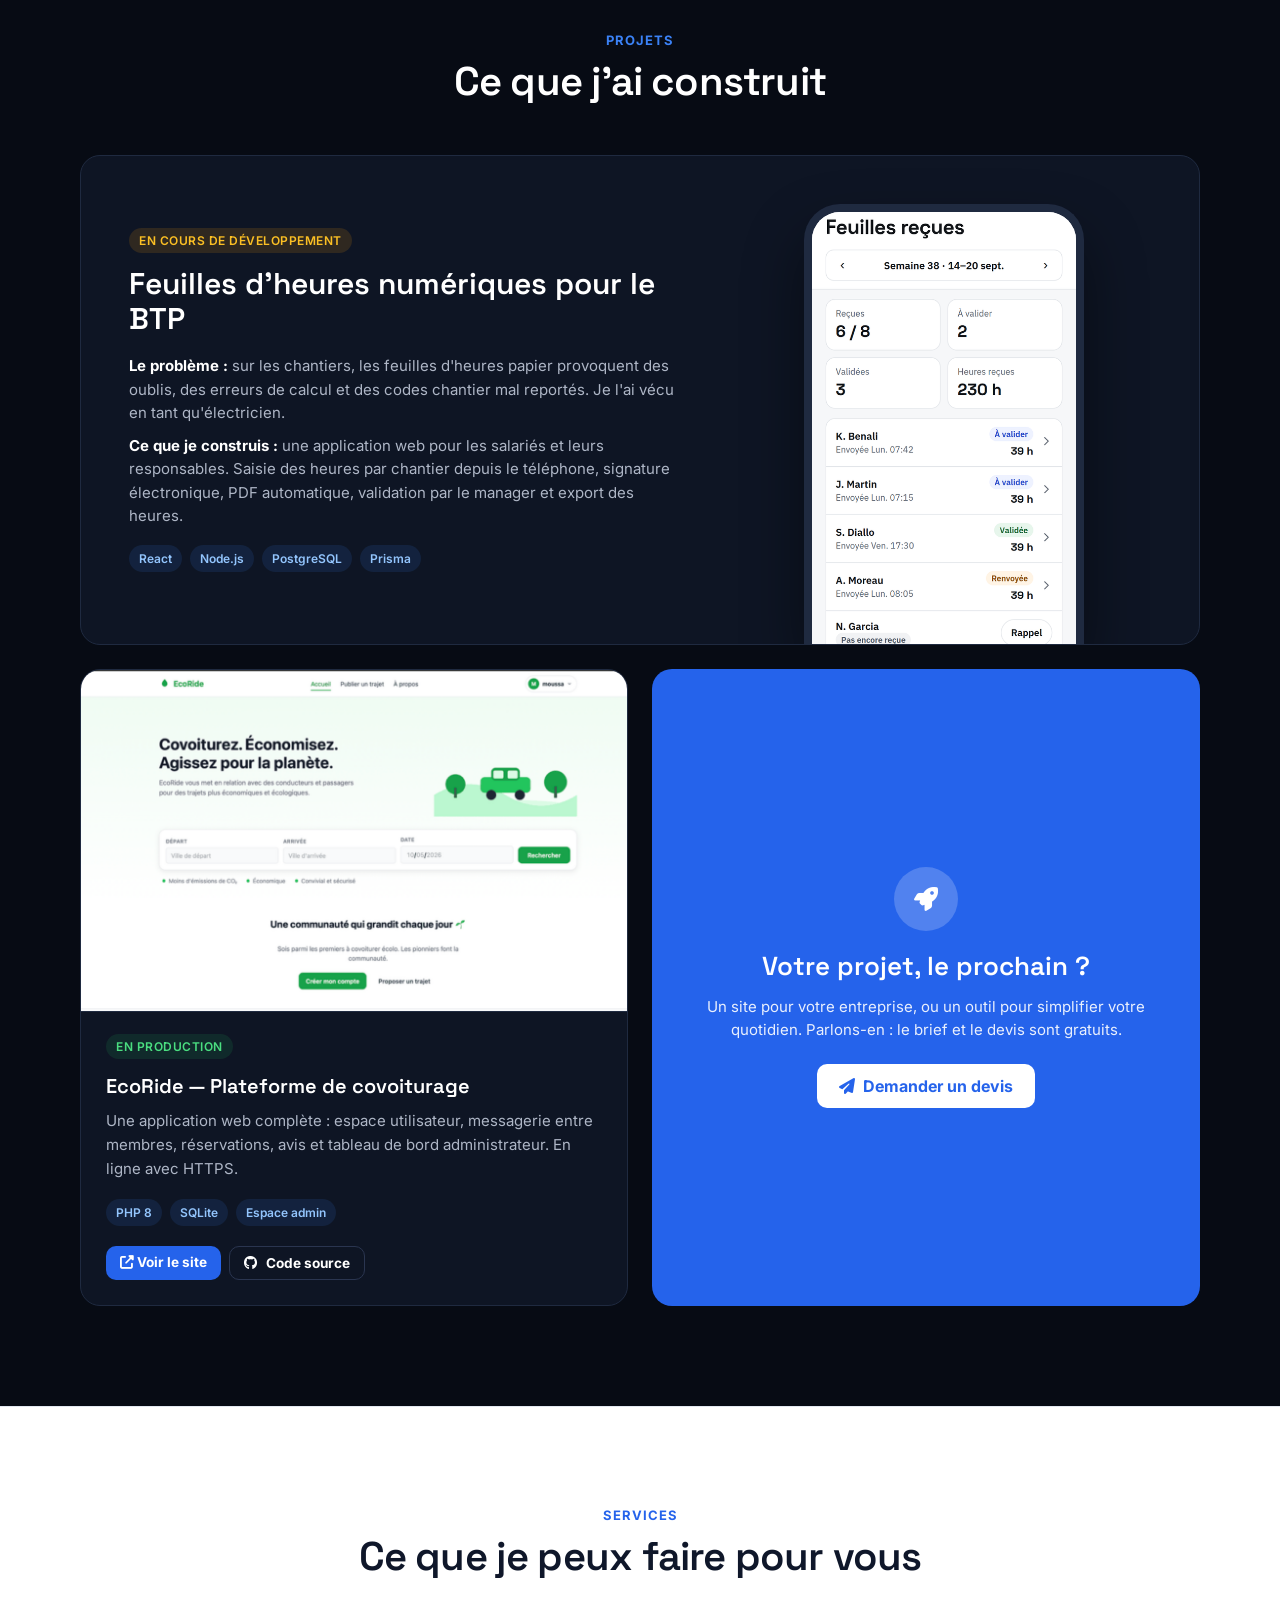
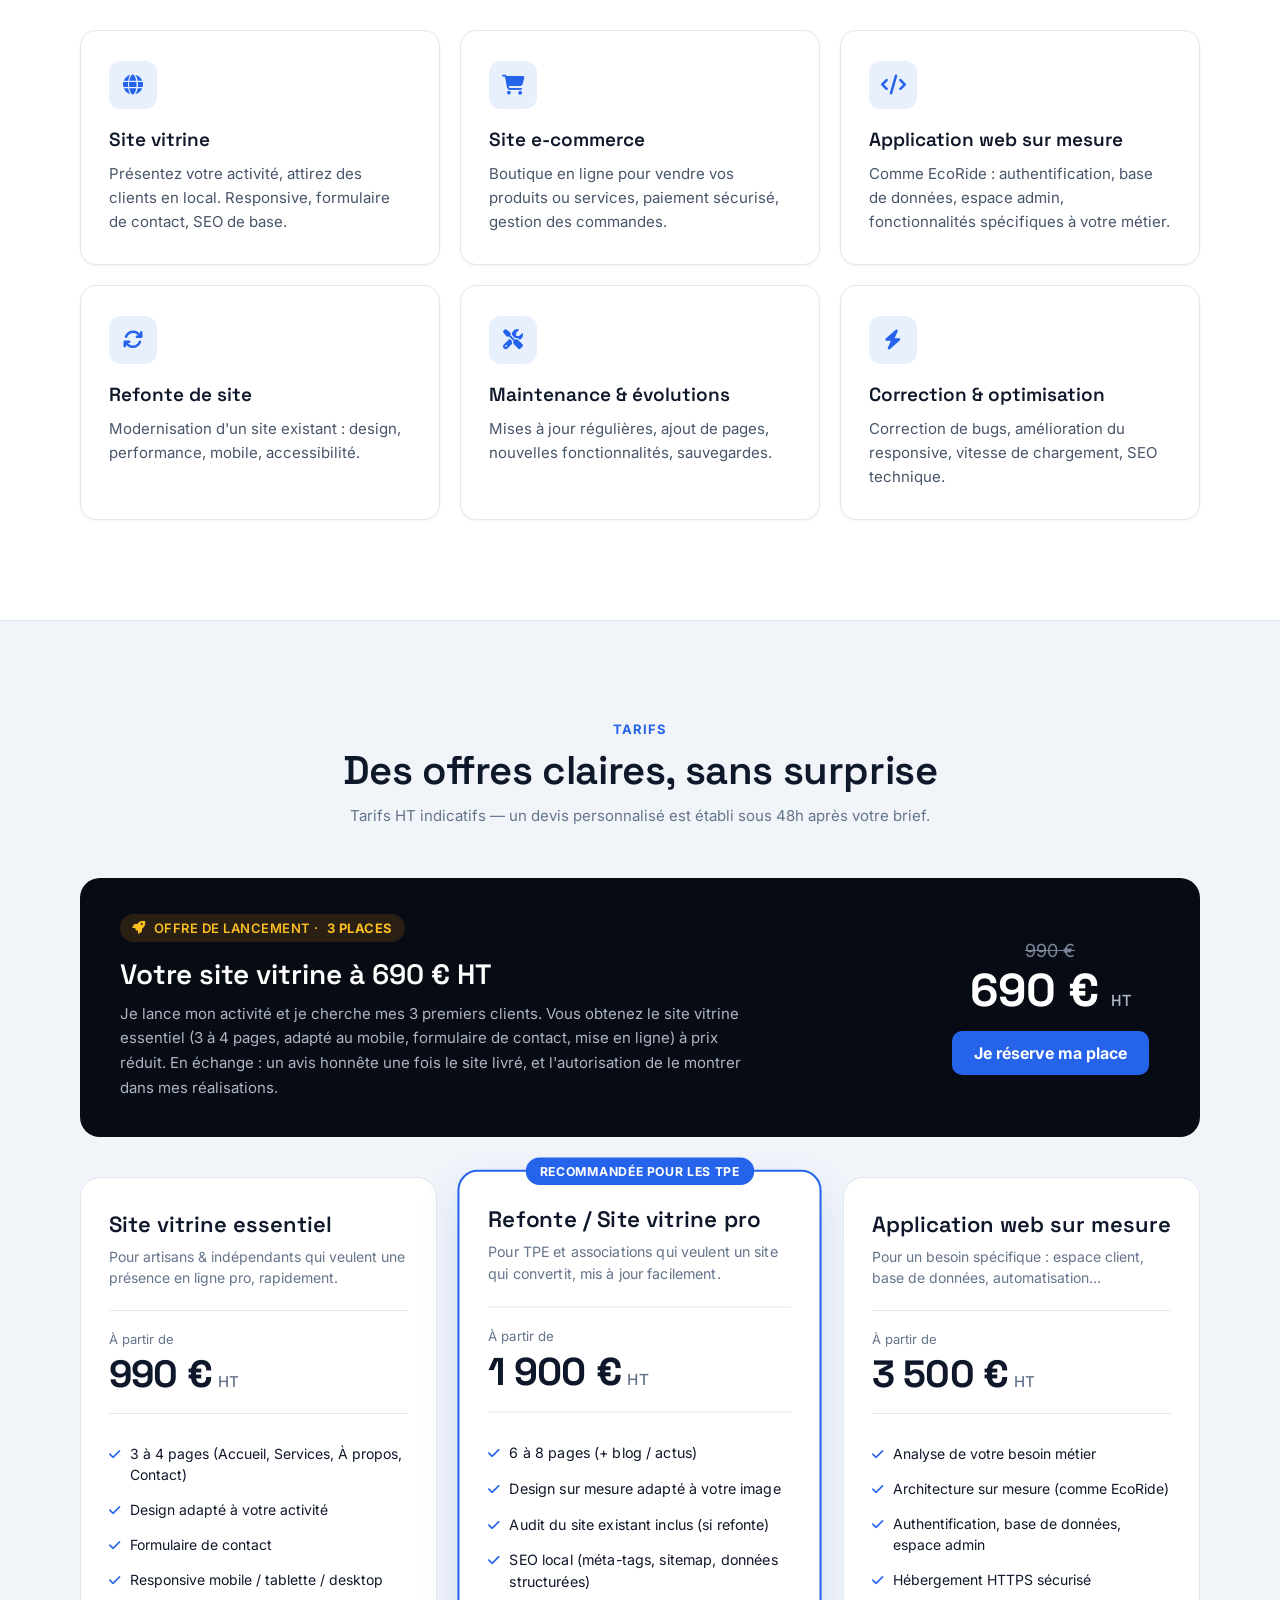
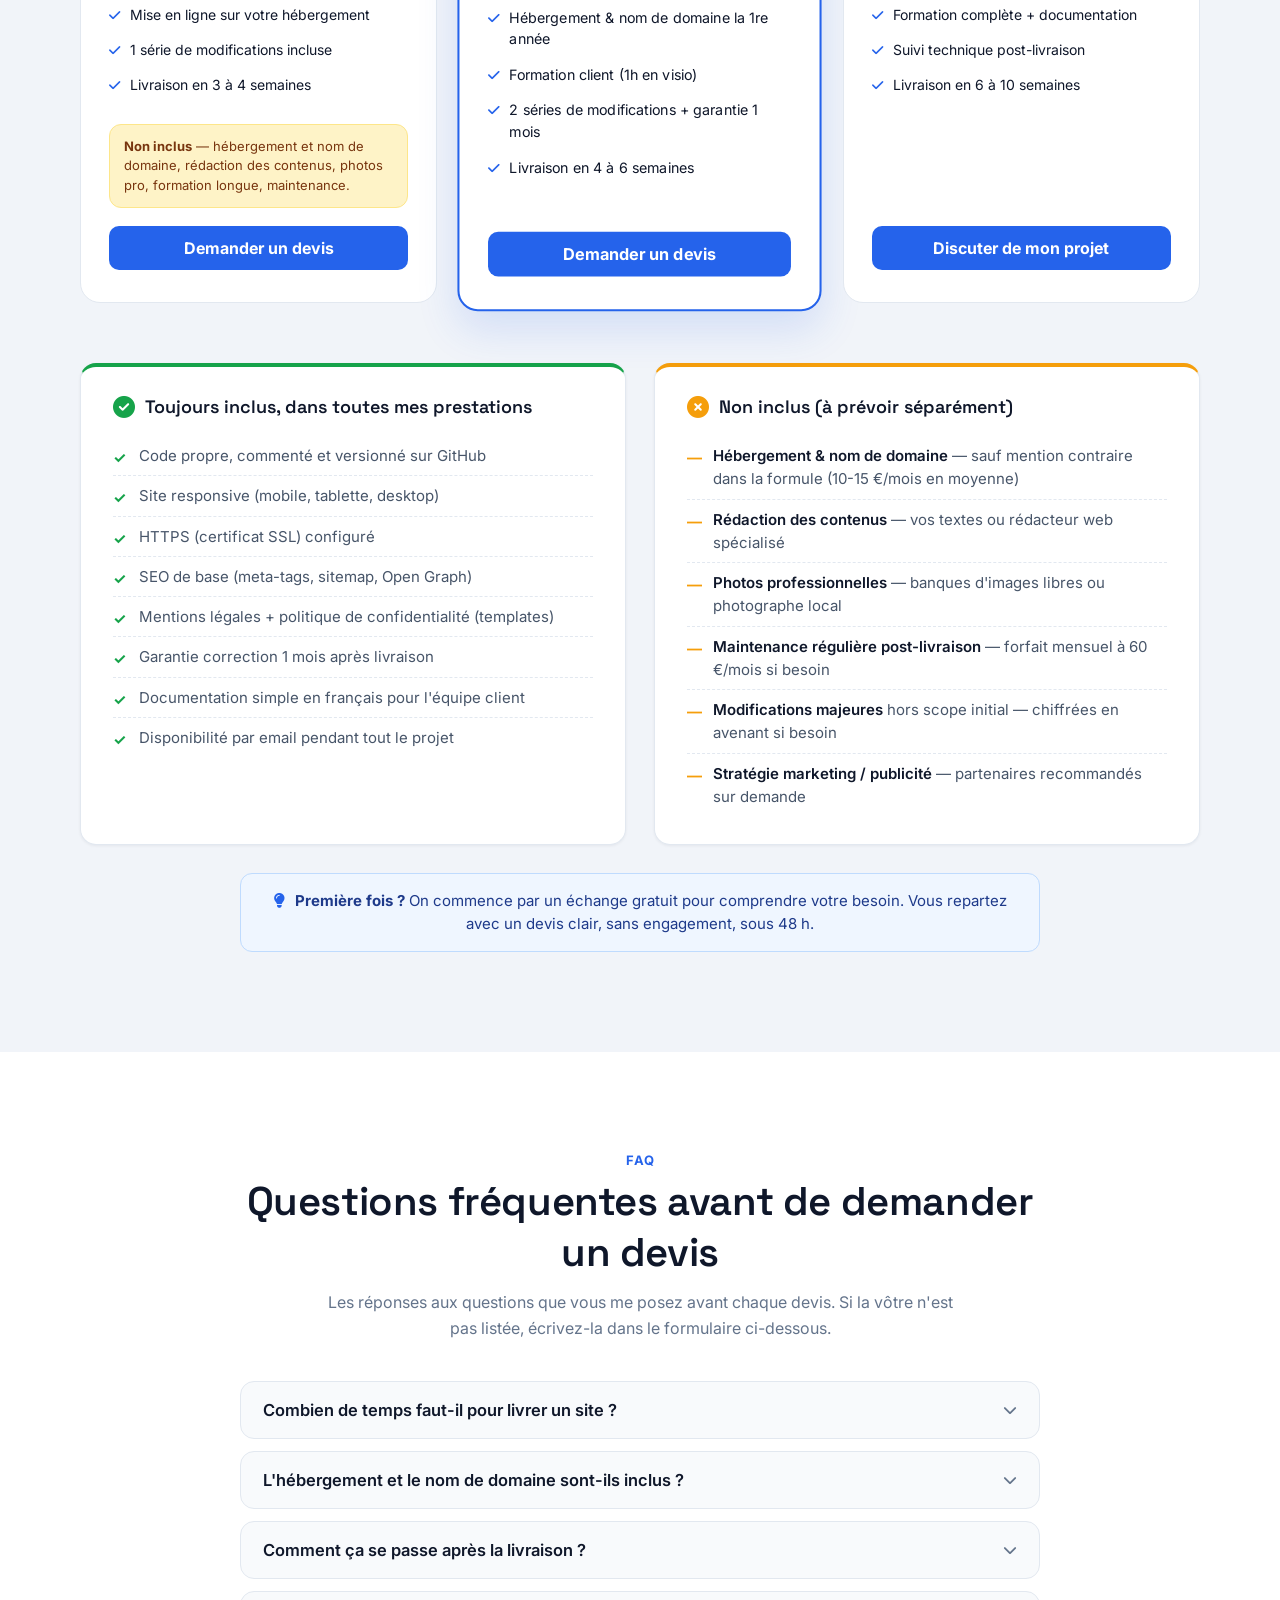
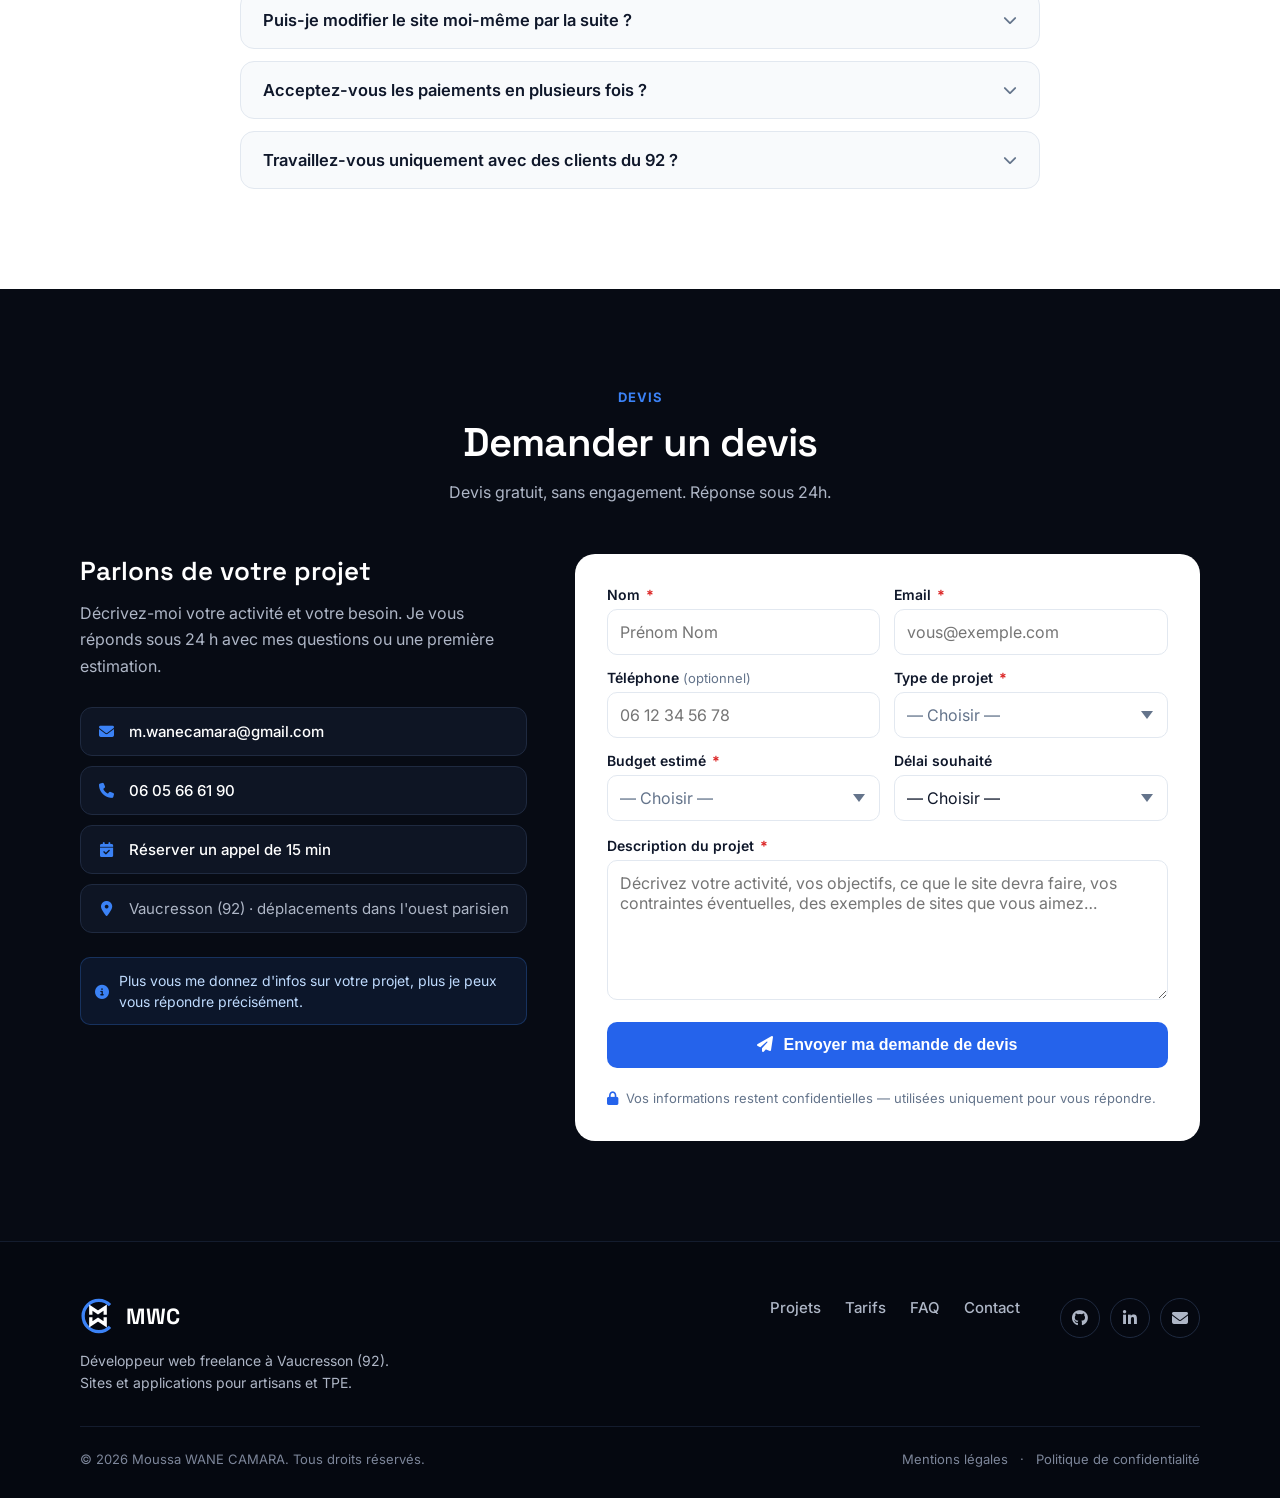
==== commit e3bd1a8b: "Ajout du logo MWC (piste E) et du favicon" ====
--- a/index.html
+++ b/index.html
@@ -63,19 +63,20 @@
   }
   </script>
 
-  <link rel="icon" href="data:image/svg+xml,%3Csvg xmlns='http://www.w3.org/2000/svg' viewBox='0 0 64 64'%3E%3Crect width='64' height='64' rx='12' fill='%232563eb'/%3E%3Ctext x='50%25' y='62%25' text-anchor='middle' fill='%23fff' font-family='Inter,Arial,sans-serif' font-weight='700' font-size='30'%3EM%3C/text%3E%3C/svg%3E">
+  <link rel="icon" href="/assets/favicon.svg" type="image/svg+xml">
+  <link rel="apple-touch-icon" href="/assets/apple-touch-icon.png">
 
   <link rel="preconnect" href="https://fonts.googleapis.com">
   <link rel="preconnect" href="https://fonts.gstatic.com" crossorigin>
   <link href="https://fonts.googleapis.com/css2?family=Inter:wght@400;500;600;700&family=Space+Grotesk:wght@500;600;700&display=swap" rel="stylesheet">
   <link rel="stylesheet" href="https://cdnjs.cloudflare.com/ajax/libs/font-awesome/6.5.1/css/all.min.css">
-  <link rel="stylesheet" href="assets/style.css?v=7">
+  <link rel="stylesheet" href="assets/style.css?v=8">
 </head>
 <body>
 
   <header>
     <nav>
-      <a href="#accueil" class="logo"><span class="logo-dot" aria-hidden="true"></span>MWC</a>
+      <a href="#accueil" class="logo" aria-label="MWC, retour à l'accueil"><svg class="logo-mark" viewBox="0 0 120 120" aria-hidden="true" focusable="false"><path d="M100,24 A52,52 0 1,0 100,96" fill="none" stroke="#3B82F6" stroke-width="11"></path><polyline points="36,56 36,32 60,48 84,32 84,56" fill="none" stroke="currentColor" stroke-width="11"></polyline><polyline points="36,64 36,88 60,72 84,88 84,64" fill="none" stroke="currentColor" stroke-width="11"></polyline></svg><span>MWC</span></a>
 
       <button class="menu-toggle" aria-label="Ouvrir le menu" aria-expanded="false" aria-controls="nav-links">
         <span aria-hidden="true">☰</span>
@@ -828,7 +829,7 @@
   <footer>
     <div class="footer-inner">
       <div class="footer-brand">
-        <a href="#accueil" class="logo"><span class="logo-dot" aria-hidden="true"></span>MWC</a>
+        <a href="#accueil" class="logo" aria-label="MWC, retour à l'accueil"><svg class="logo-mark" viewBox="0 0 120 120" aria-hidden="true" focusable="false"><path d="M100,24 A52,52 0 1,0 100,96" fill="none" stroke="#3B82F6" stroke-width="11"></path><polyline points="36,56 36,32 60,48 84,32 84,56" fill="none" stroke="currentColor" stroke-width="11"></polyline><polyline points="36,64 36,88 60,72 84,88 84,64" fill="none" stroke="currentColor" stroke-width="11"></polyline></svg><span>MWC</span></a>
         <p>Développeur web freelance à Vaucresson (92). Sites et applications pour artisans et TPE.</p>
       </div>
 
--- a/assets/style.css
+++ b/assets/style.css
@@ -2016,3 +2016,11 @@
 }
 
 #contact .section-label { text-transform: uppercase; font-size: 13px; font-weight: 700; }
+
+
+/* ===== LOGO MWC (piste E « Miroir ») ===== */
+.logo { display: inline-flex; align-items: center; gap: 10px; }
+.logo-mark { width: 32px; height: 32px; flex-shrink: 0; color: var(--white); }
+.logo span { letter-spacing: 0.5px; }
+.logo:hover .logo-mark { color: var(--accent-on-dark); }
+footer .logo-mark { width: 36px; height: 36px; }
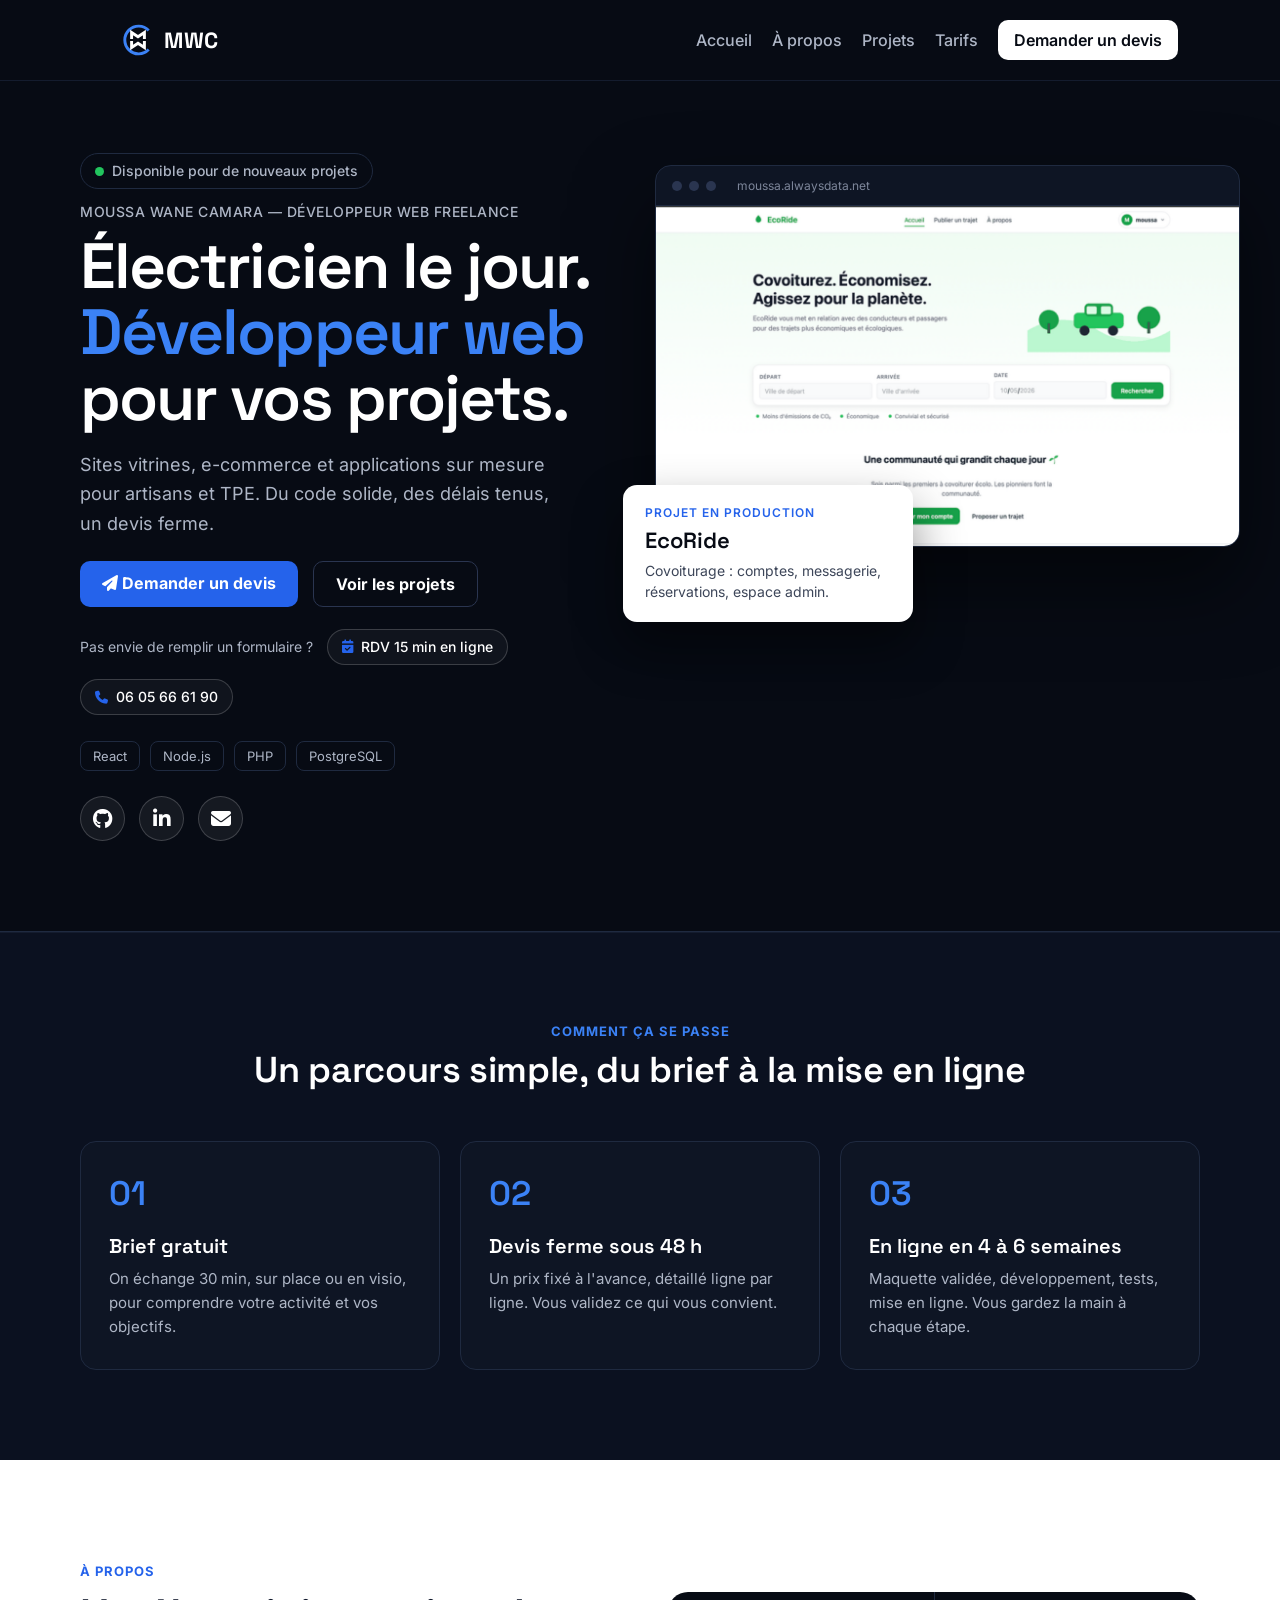
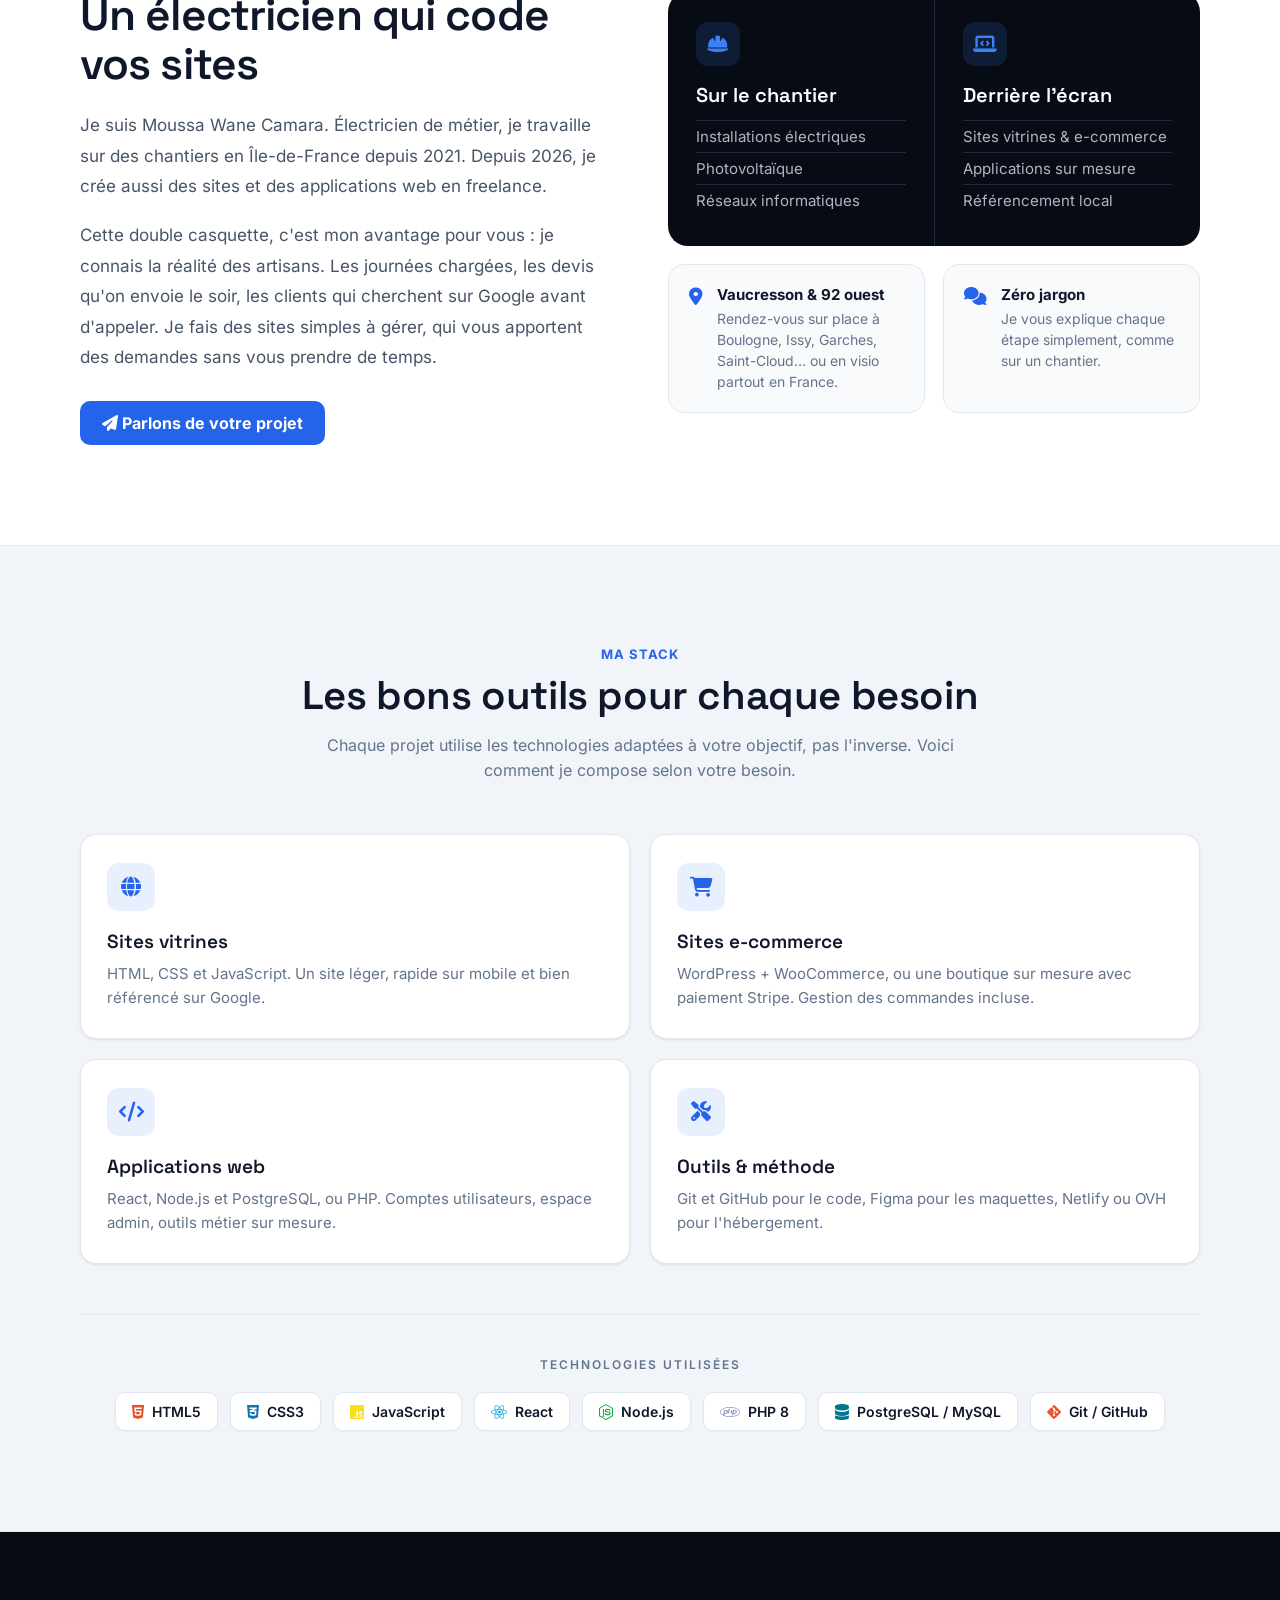
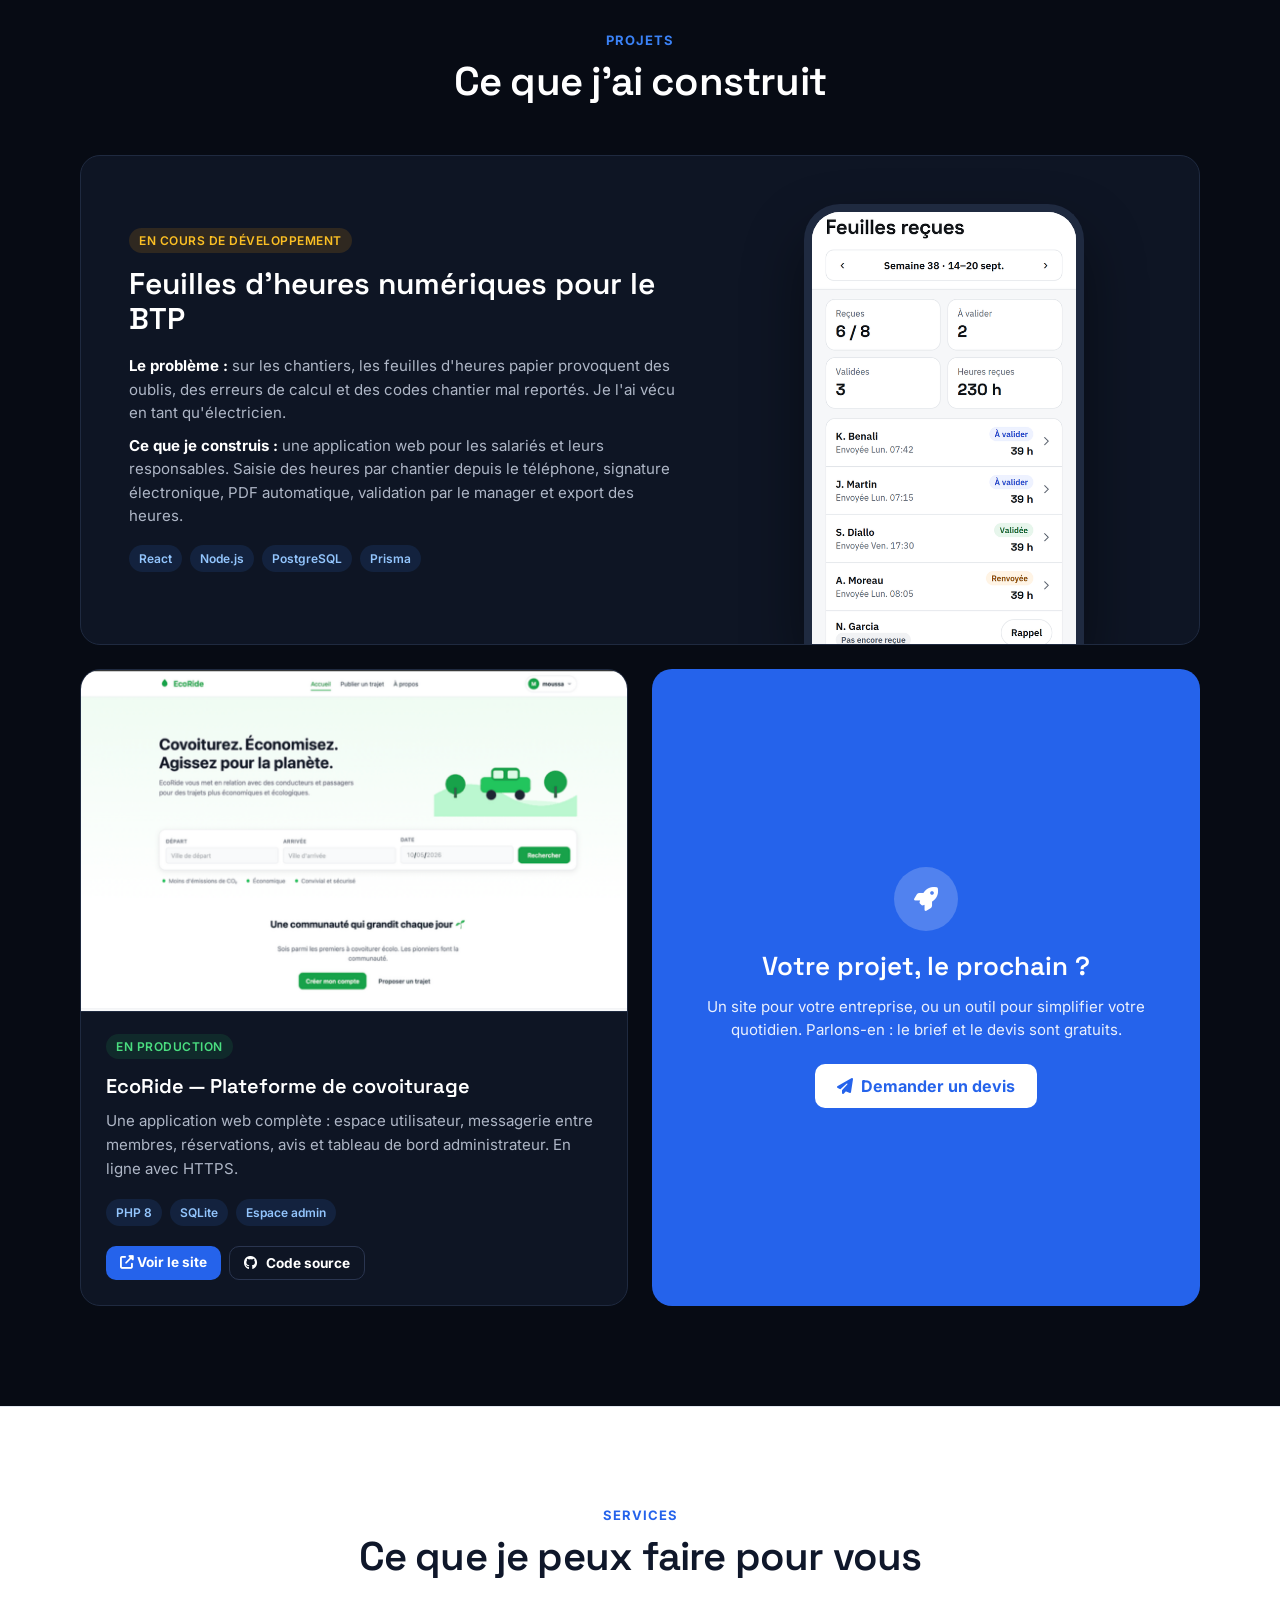
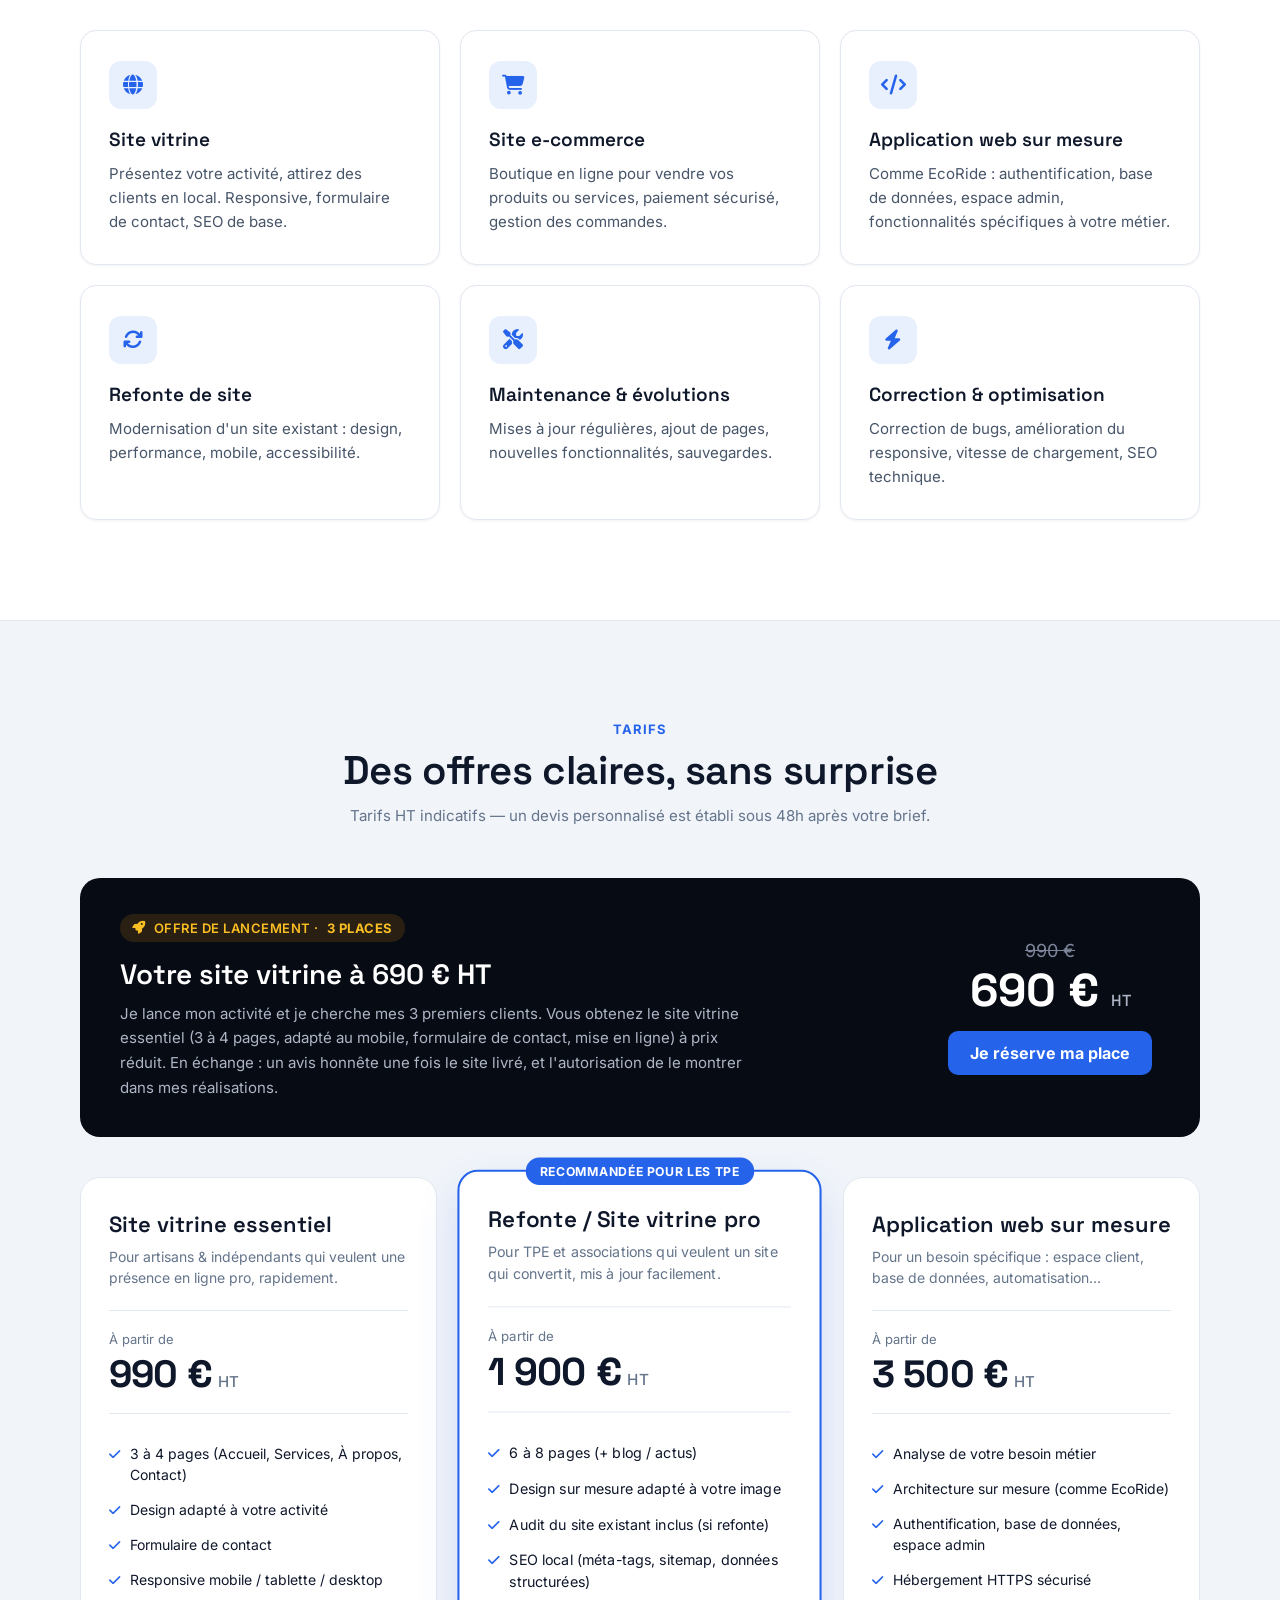
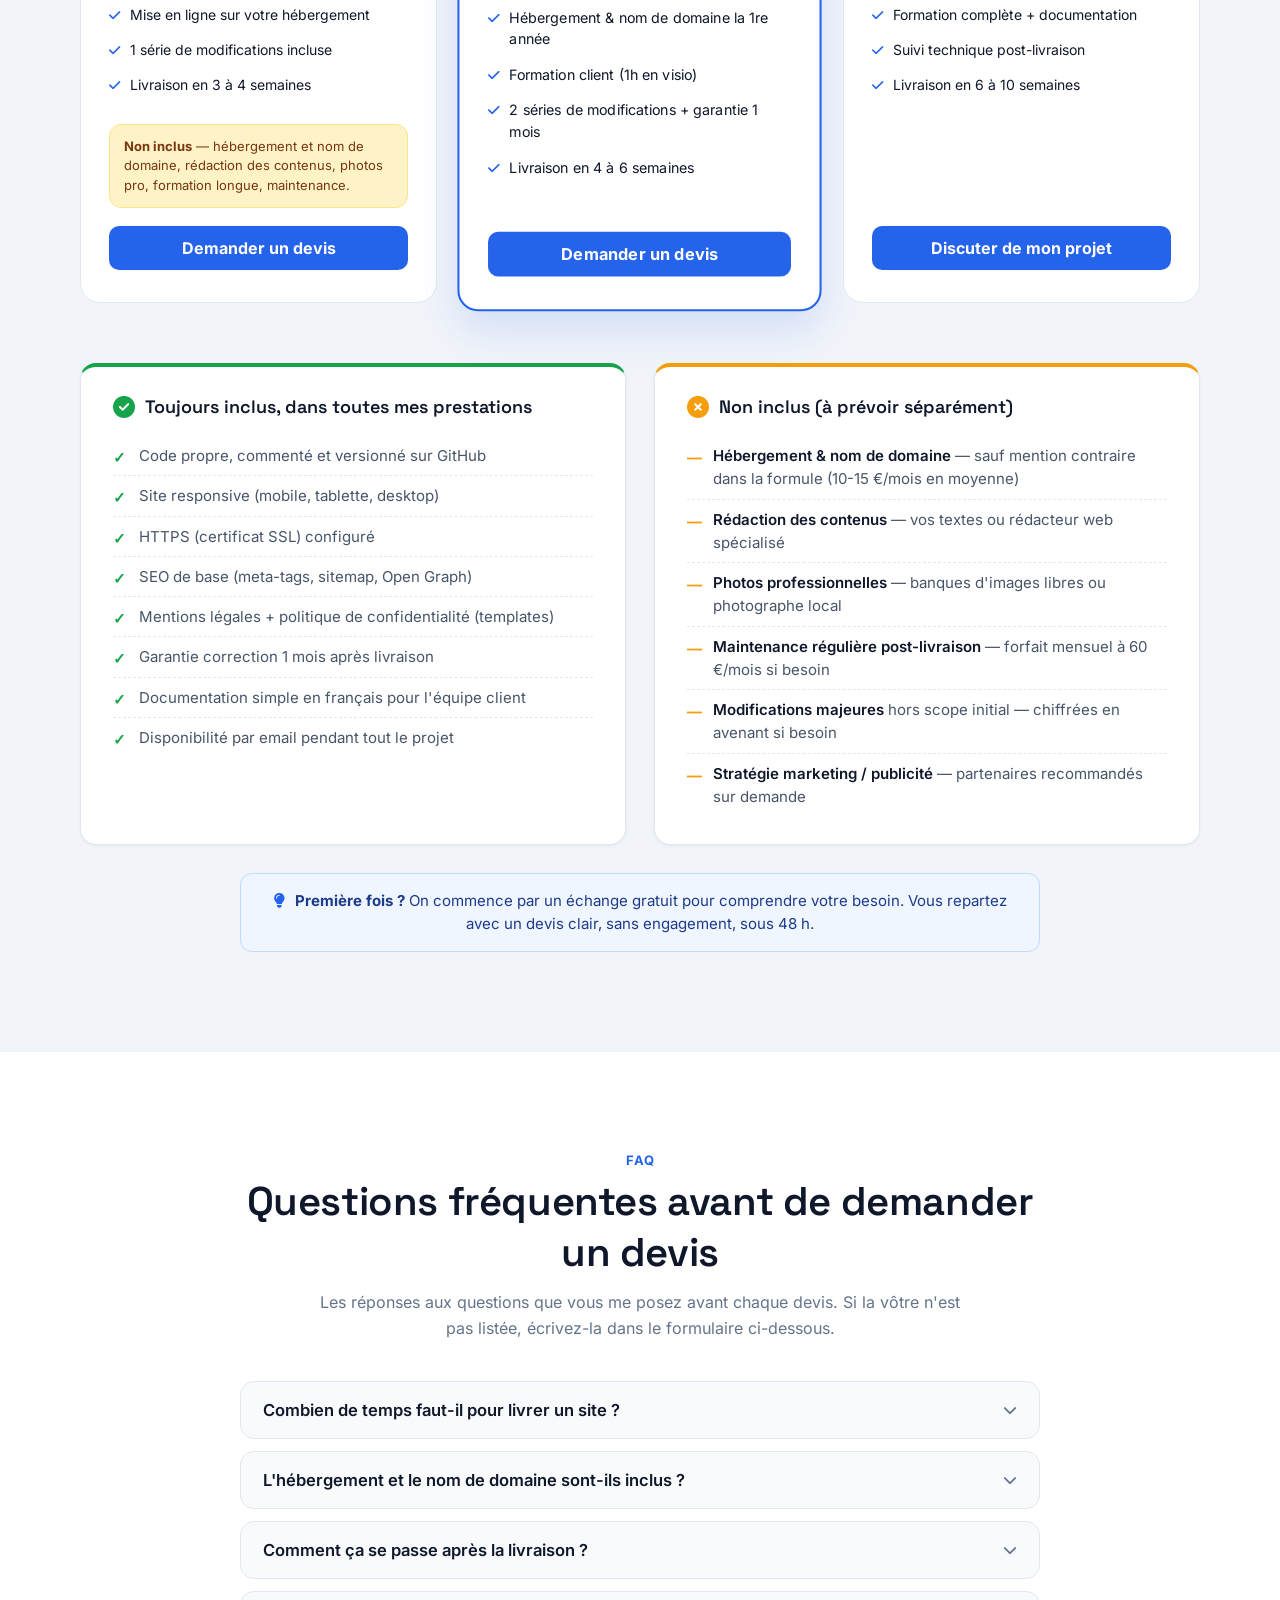
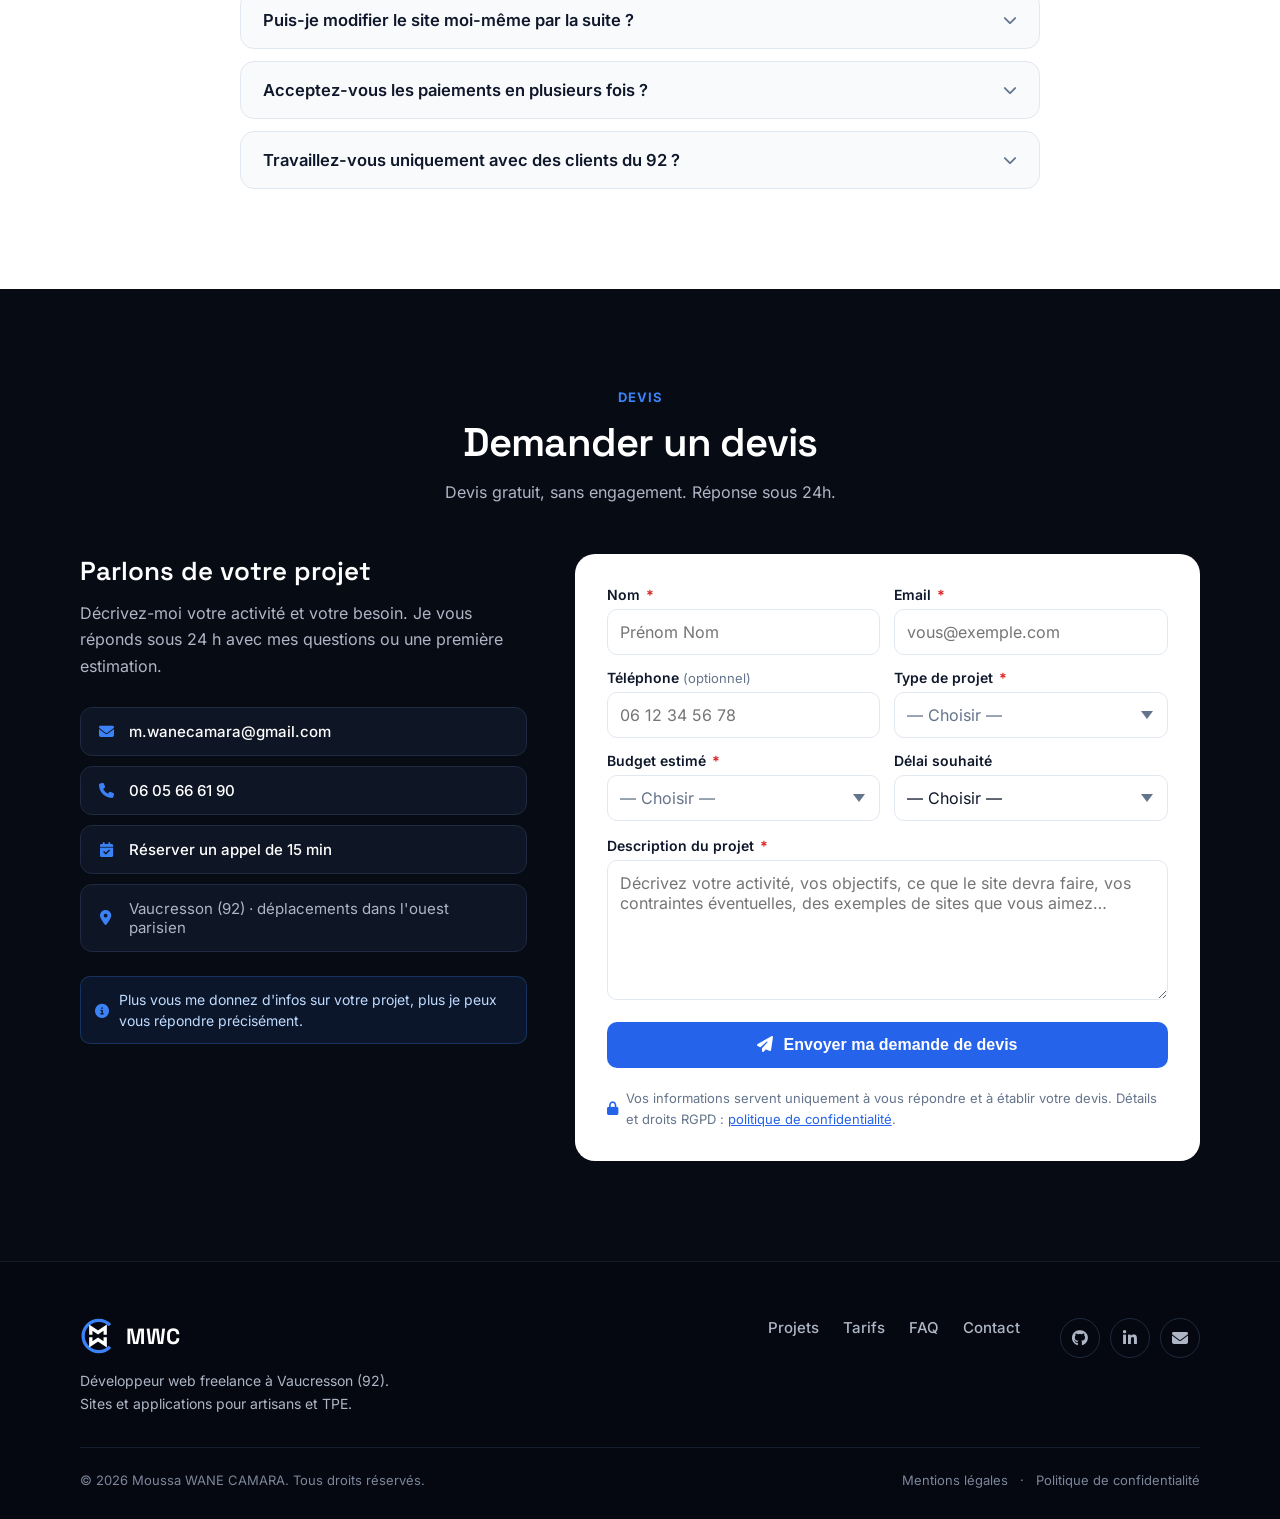
==== commit 1970d85e: "RGPD : polices et icônes hébergées sur le site, politique de confidentialité corrigée - Inter, Space" ====
--- a/index.html
+++ b/index.html
@@ -15,24 +15,24 @@
   <meta property="og:title" content="Moussa WANE CAMARA — Développeur web freelance Vaucresson 92">
   <meta property="og:description" content="Sites vitrines, e-commerce et applications web sur mesure pour TPE et artisans du 92. Devis gratuit, réponse sous 24h.">
   <meta property="og:locale" content="fr_FR">
-  <meta property="og:url" content="https://moussa-wane-camara.netlify.app/">
-  <meta property="og:image" content="https://moussa-wane-camara.netlify.app/assets/og-card.png">
+  <meta property="og:url" content="https://moussa-wanecamara.netlify.app/">
+  <meta property="og:image" content="https://moussa-wanecamara.netlify.app/assets/og-card-v2.png">
   <meta property="og:image:width" content="1200">
   <meta property="og:image:height" content="630">
   <meta property="og:image:alt" content="Moussa WANE CAMARA — Développeur web freelance à Vaucresson (92)">
   <meta name="twitter:card" content="summary_large_image">
   <meta name="twitter:title" content="Moussa WANE CAMARA — Dev web freelance">
   <meta name="twitter:description" content="Sites vitrines, e-commerce et applis sur mesure pour TPE du 92. Devis sous 48h.">
-  <meta name="twitter:image" content="https://moussa-wane-camara.netlify.app/assets/og-card.png">
+  <meta name="twitter:image" content="https://moussa-wanecamara.netlify.app/assets/og-card-v2.png">
 
   <script type="application/ld+json">
   {
     "@context": "https://schema.org",
     "@type": "LocalBusiness",
-    "@id": "https://moussa-wane-camara.netlify.app",
+    "@id": "https://moussa-wanecamara.netlify.app",
     "name": "Moussa WANE CAMARA — Développeur web freelance",
     "description": "Développeur web freelance pour artisans, indépendants et TPE du 92 et de la région parisienne. Sites vitrines, e-commerce, applications web sur mesure.",
-    "url": "https://moussa-wane-camara.netlify.app",
+    "url": "https://moussa-wanecamara.netlify.app",
     "telephone": "+33605666190",
     "email": "m.wanecamara@gmail.com",
     "address": {
@@ -55,7 +55,7 @@
       {"@type": "Country", "name": "France"}
     ],
     "priceRange": "€€",
-    "image": "https://moussa-wane-camara.netlify.app/assets/images/portfolio.png",
+    "image": "https://moussa-wanecamara.netlify.app/assets/images/portfolio.png",
     "sameAs": [
       "https://github.com/Moussa-data",
       "https://www.linkedin.com/in/moussa-wane-05a4471aa/"
@@ -66,11 +66,9 @@
   <link rel="icon" href="/assets/favicon.svg" type="image/svg+xml">
   <link rel="apple-touch-icon" href="/assets/apple-touch-icon.png">
 
-  <link rel="preconnect" href="https://fonts.googleapis.com">
-  <link rel="preconnect" href="https://fonts.gstatic.com" crossorigin>
-  <link href="https://fonts.googleapis.com/css2?family=Inter:wght@400;500;600;700&family=Space+Grotesk:wght@500;600;700&display=swap" rel="stylesheet">
-  <link rel="stylesheet" href="https://cdnjs.cloudflare.com/ajax/libs/font-awesome/6.5.1/css/all.min.css">
-  <link rel="stylesheet" href="assets/style.css?v=8">
+  <link rel="stylesheet" href="assets/fonts/fonts.css">
+  <link rel="stylesheet" href="assets/vendor/fontawesome/css/all.min.css">
+  <link rel="stylesheet" href="assets/style.css?v=9">
 </head>
 <body>
 
@@ -817,7 +815,8 @@
 
           <p class="form-footer">
             <i class="fa-solid fa-lock" aria-hidden="true"></i>
-            Vos informations restent confidentielles — utilisées uniquement pour vous répondre.
+            <span>Vos informations servent uniquement à vous répondre et à établir votre devis.
+            Détails et droits RGPD&nbsp;: <a href="/politique-de-confidentialite.html">politique de confidentialité</a>.</span>
           </p>
         </form>
 
--- a/assets/fonts/fonts.css
+++ b/assets/fonts/fonts.css
@@ -0,0 +1,60 @@
+/* Polices hébergées sur ce site (et plus chez Google Fonts).
+   Pourquoi : charger une police depuis fonts.googleapis.com envoie l'adresse IP
+   de chaque visiteur à Google, sans son accord (RGPD — LG München, 20/01/2022).
+   Fichiers : @fontsource (licence SIL Open Font License). */
+
+@font-face {
+  font-family: 'Inter';
+  font-style: normal;
+  font-weight: 400;
+  font-display: swap;
+  src: url('inter-latin-400-normal.woff2') format('woff2');
+}
+
+@font-face {
+  font-family: 'Inter';
+  font-style: normal;
+  font-weight: 500;
+  font-display: swap;
+  src: url('inter-latin-500-normal.woff2') format('woff2');
+}
+
+@font-face {
+  font-family: 'Inter';
+  font-style: normal;
+  font-weight: 600;
+  font-display: swap;
+  src: url('inter-latin-600-normal.woff2') format('woff2');
+}
+
+@font-face {
+  font-family: 'Inter';
+  font-style: normal;
+  font-weight: 700;
+  font-display: swap;
+  src: url('inter-latin-700-normal.woff2') format('woff2');
+}
+
+@font-face {
+  font-family: 'Space Grotesk';
+  font-style: normal;
+  font-weight: 500;
+  font-display: swap;
+  src: url('space-grotesk-latin-500-normal.woff2') format('woff2');
+}
+
+@font-face {
+  font-family: 'Space Grotesk';
+  font-style: normal;
+  font-weight: 600;
+  font-display: swap;
+  src: url('space-grotesk-latin-600-normal.woff2') format('woff2');
+}
+
+@font-face {
+  font-family: 'Space Grotesk';
+  font-style: normal;
+  font-weight: 700;
+  font-display: swap;
+  src: url('space-grotesk-latin-700-normal.woff2') format('woff2');
+}
--- a/assets/style.css
+++ b/assets/style.css
@@ -2024,3 +2024,66 @@
 .logo span { letter-spacing: 0.5px; }
 .logo:hover .logo-mark { color: var(--accent-on-dark); }
 footer .logo-mark { width: 36px; height: 36px; }
+
+
+/* ===== PAGES LÉGALES — aux couleurs du site (direction C) ===== */
+.topnav {
+  background: var(--dark-bg);
+  border-bottom: 1px solid #141C2E;
+  padding: 18px 0;
+}
+.topnav-inner {
+  max-width: 820px;
+  margin: 0 auto;
+  padding: 0 24px;
+  display: flex;
+  align-items: center;
+  justify-content: space-between;
+  gap: 16px;
+}
+.topnav .logo { color: var(--white); font-family: var(--font-display); font-size: 20px; text-decoration: none; }
+.topnav .logo:hover { text-decoration: none; }
+.topnav-back { color: var(--text-light-muted); text-decoration: none; font-size: 14px; }
+.topnav-back:hover { color: var(--white); }
+.topnav-back i { margin-right: 6px; }
+
+.legal-page {
+  max-width: 820px;
+  margin: 48px auto 80px;
+  padding: 48px 56px;
+  background: var(--white);
+  border: 1px solid var(--border-light);
+  border-radius: 20px;
+  color: #334155;
+  box-sizing: border-box;
+}
+.legal-page h1 {
+  font-family: var(--font-display);
+  font-weight: 600;
+  font-size: 2.2rem;
+  color: var(--text-dark);
+  letter-spacing: -0.02em;
+}
+.legal-page h2 {
+  font-family: var(--font-display);
+  font-weight: 600;
+  color: var(--text-dark);
+  margin: 36px 0 12px;
+}
+.legal-page p, .legal-page ul { color: #475569; }
+.legal-page li strong { color: var(--text-dark); }
+.legal-page a { color: var(--primary); }
+.legal-page a:hover { color: var(--primary-hover); }
+.legal-intro { border-left: 3px solid var(--primary); color: #475569; }
+.legal-update { border-top: 1px solid var(--border-light); color: var(--text-muted); }
+
+@media (max-width: 768px) {
+  .legal-page { margin: 24px 16px 60px; padding: 28px 22px; }
+  .legal-page h1 { font-size: 1.7rem; }
+  .topnav-back span { display: none; }
+}
+
+.legal-page h2 { text-align: left; font-size: 1.35rem; }
+
+/* Lien vers la politique de confidentialité sous le formulaire de devis */
+.form-footer a { color: var(--primary); text-decoration: underline; }
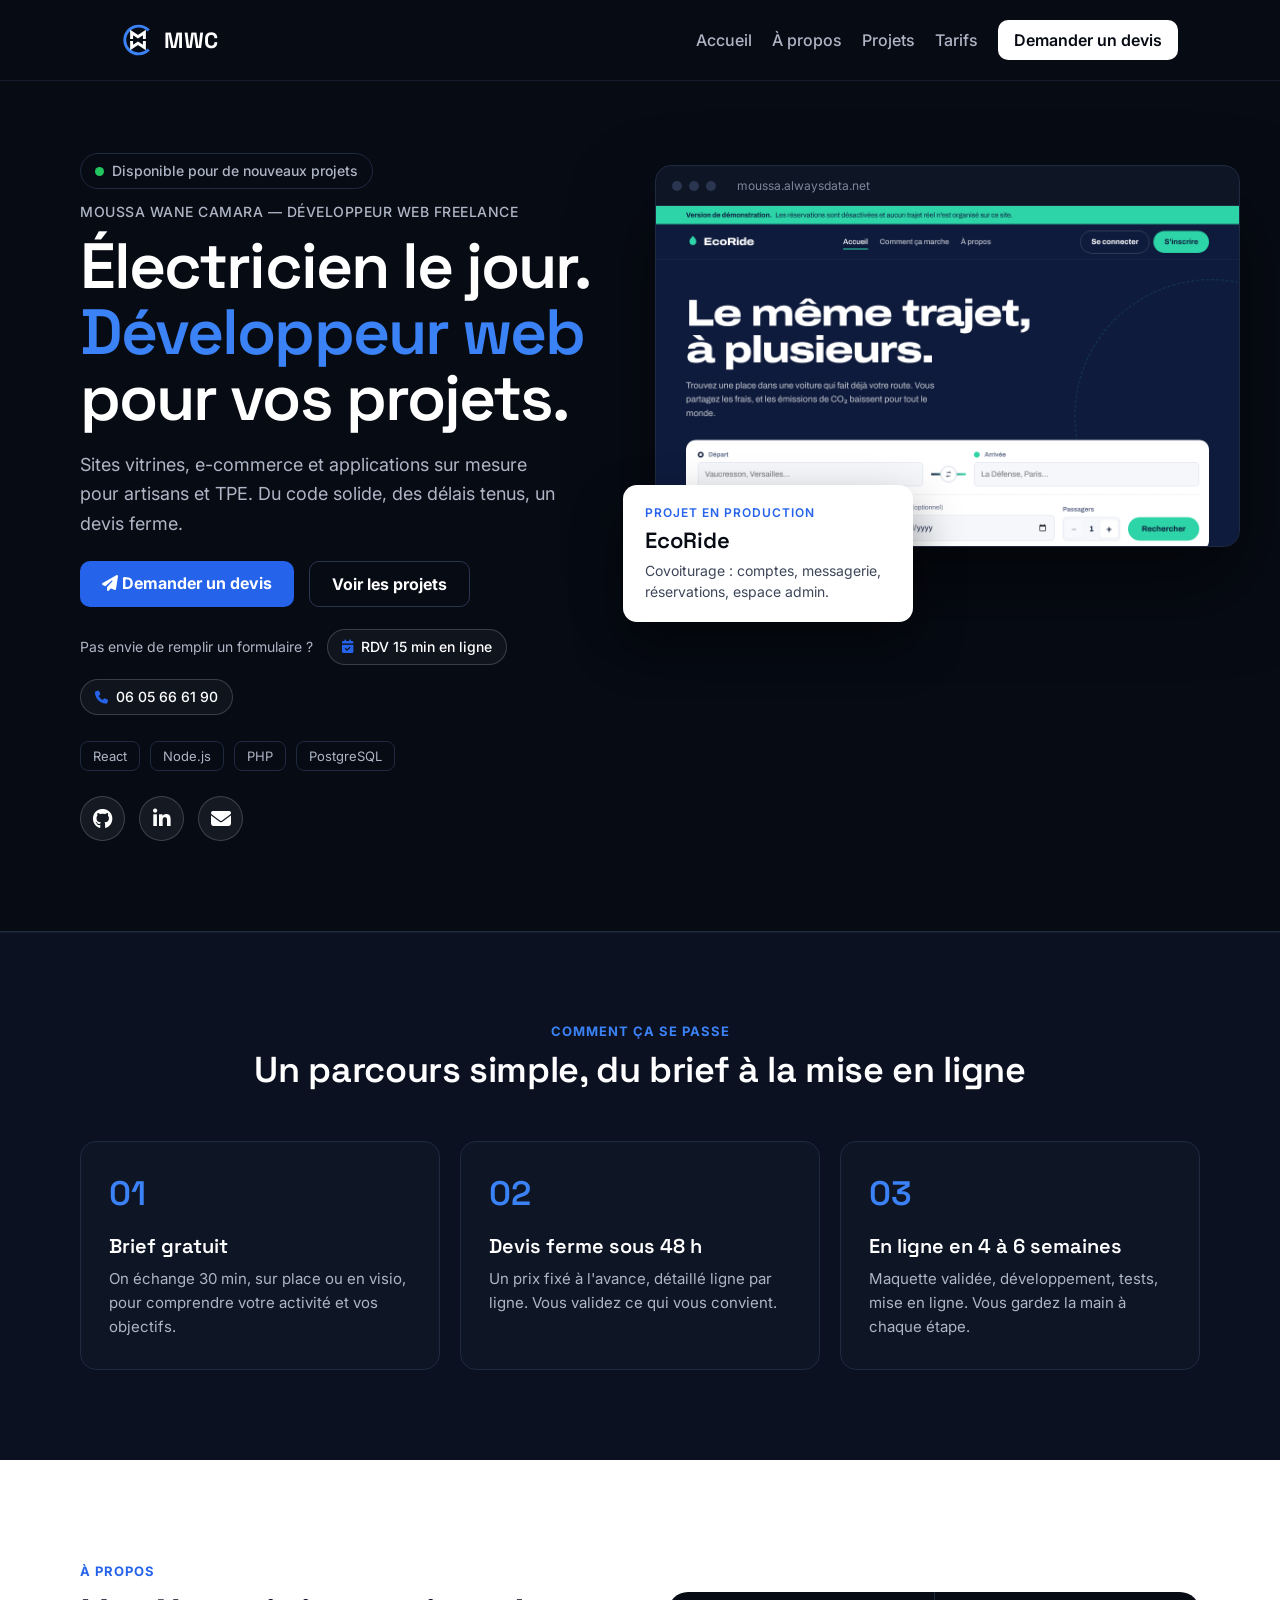
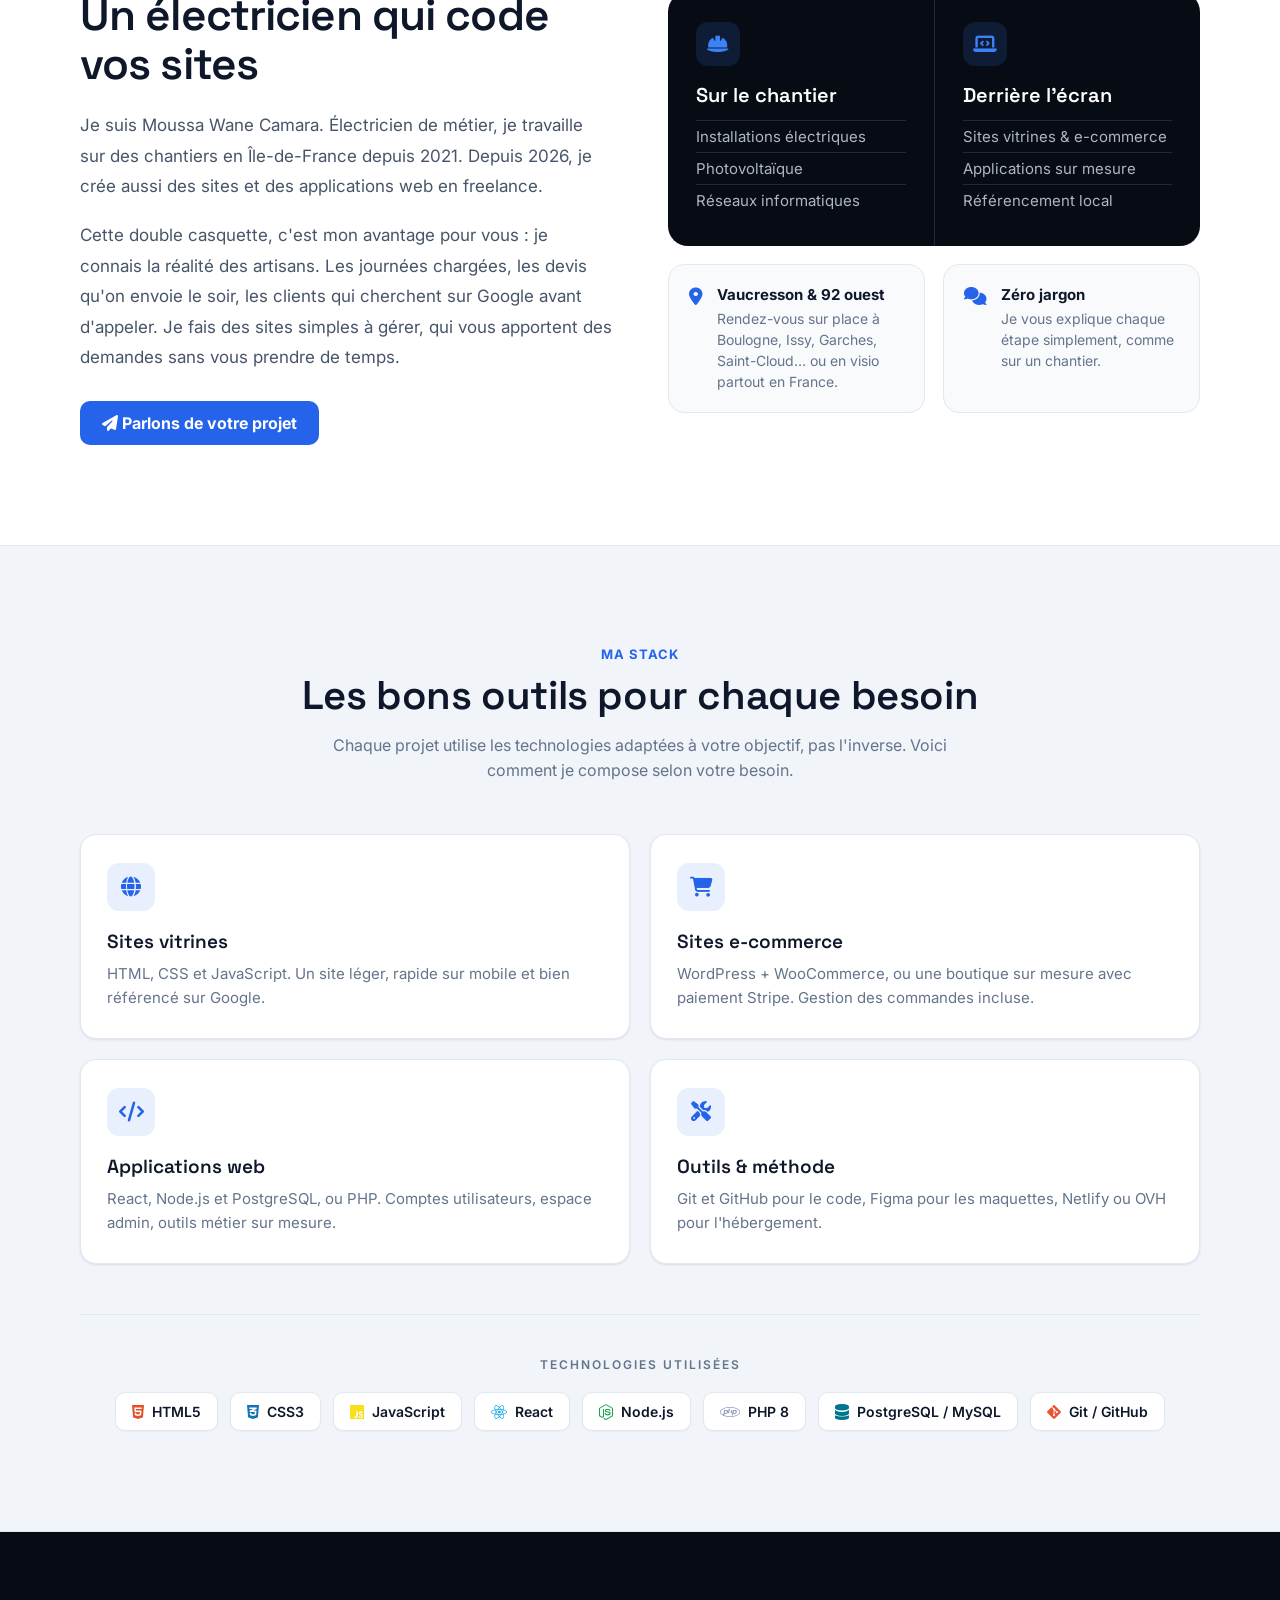
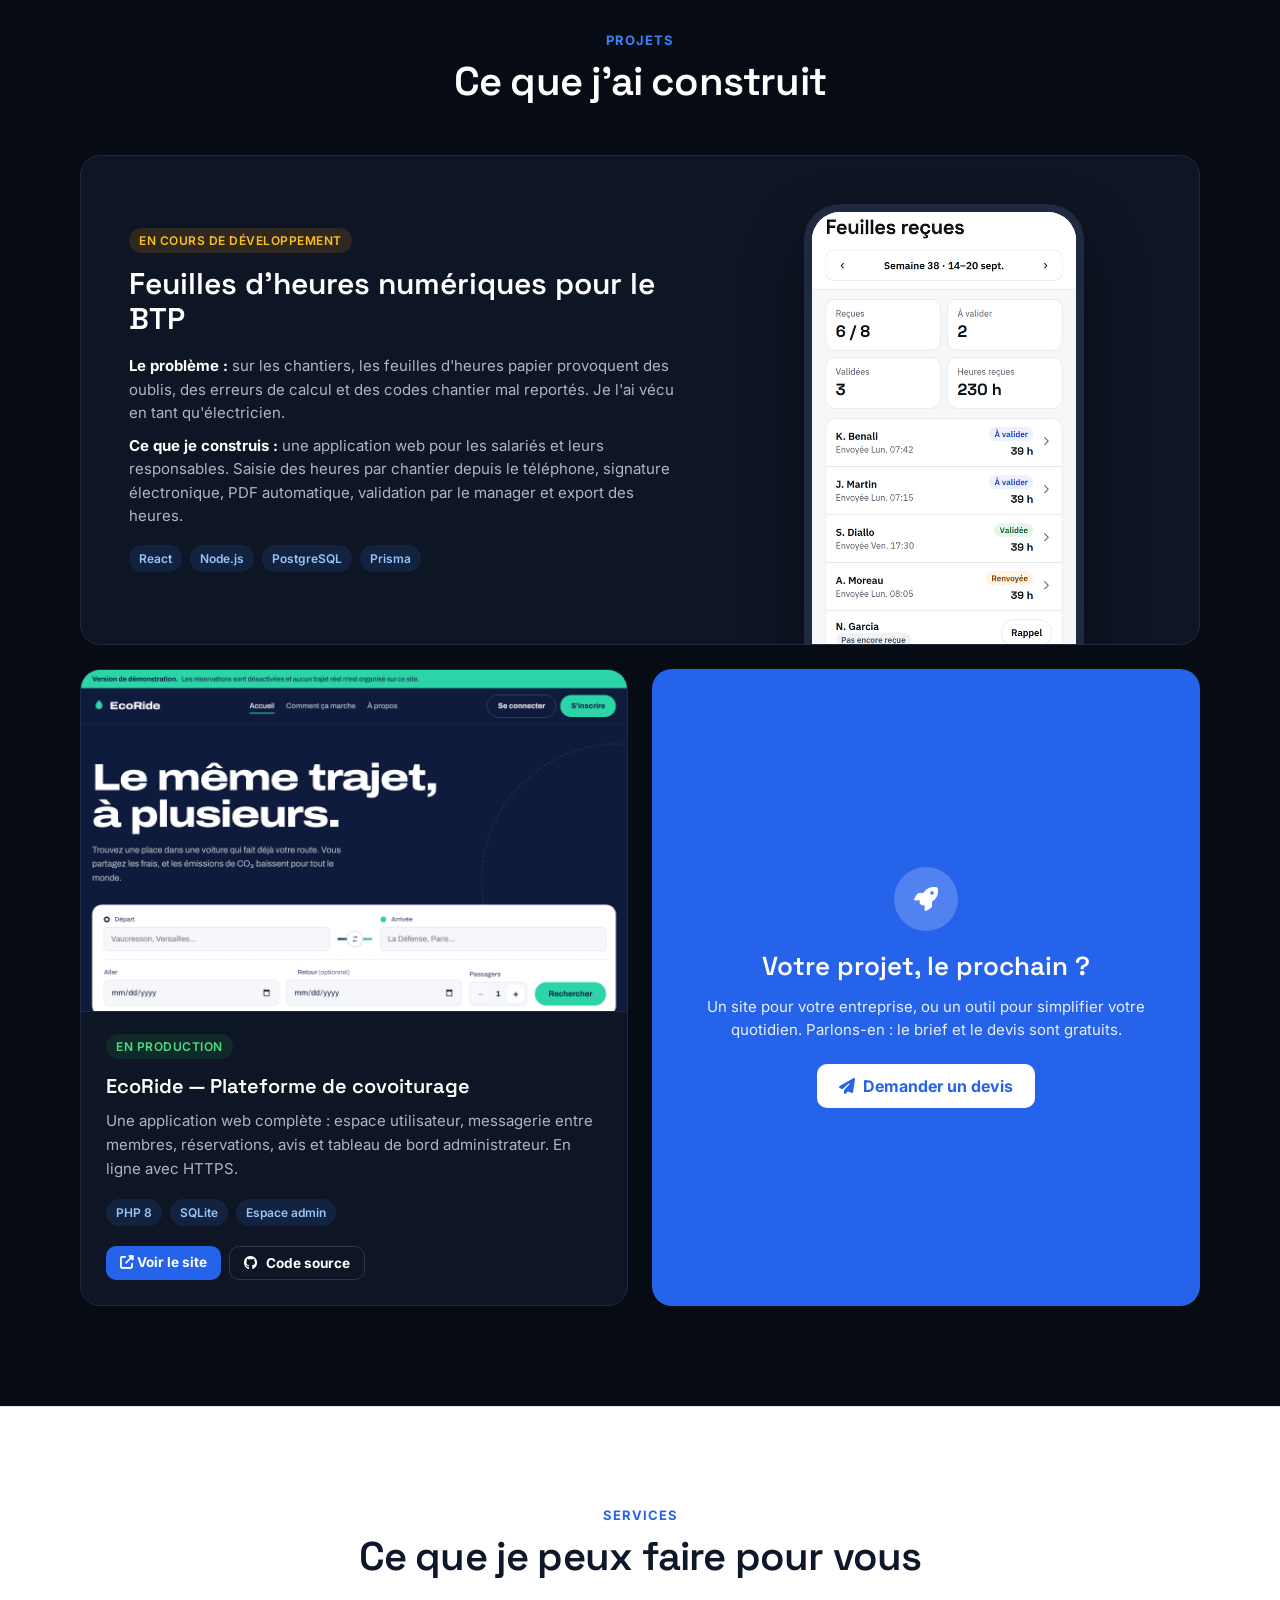
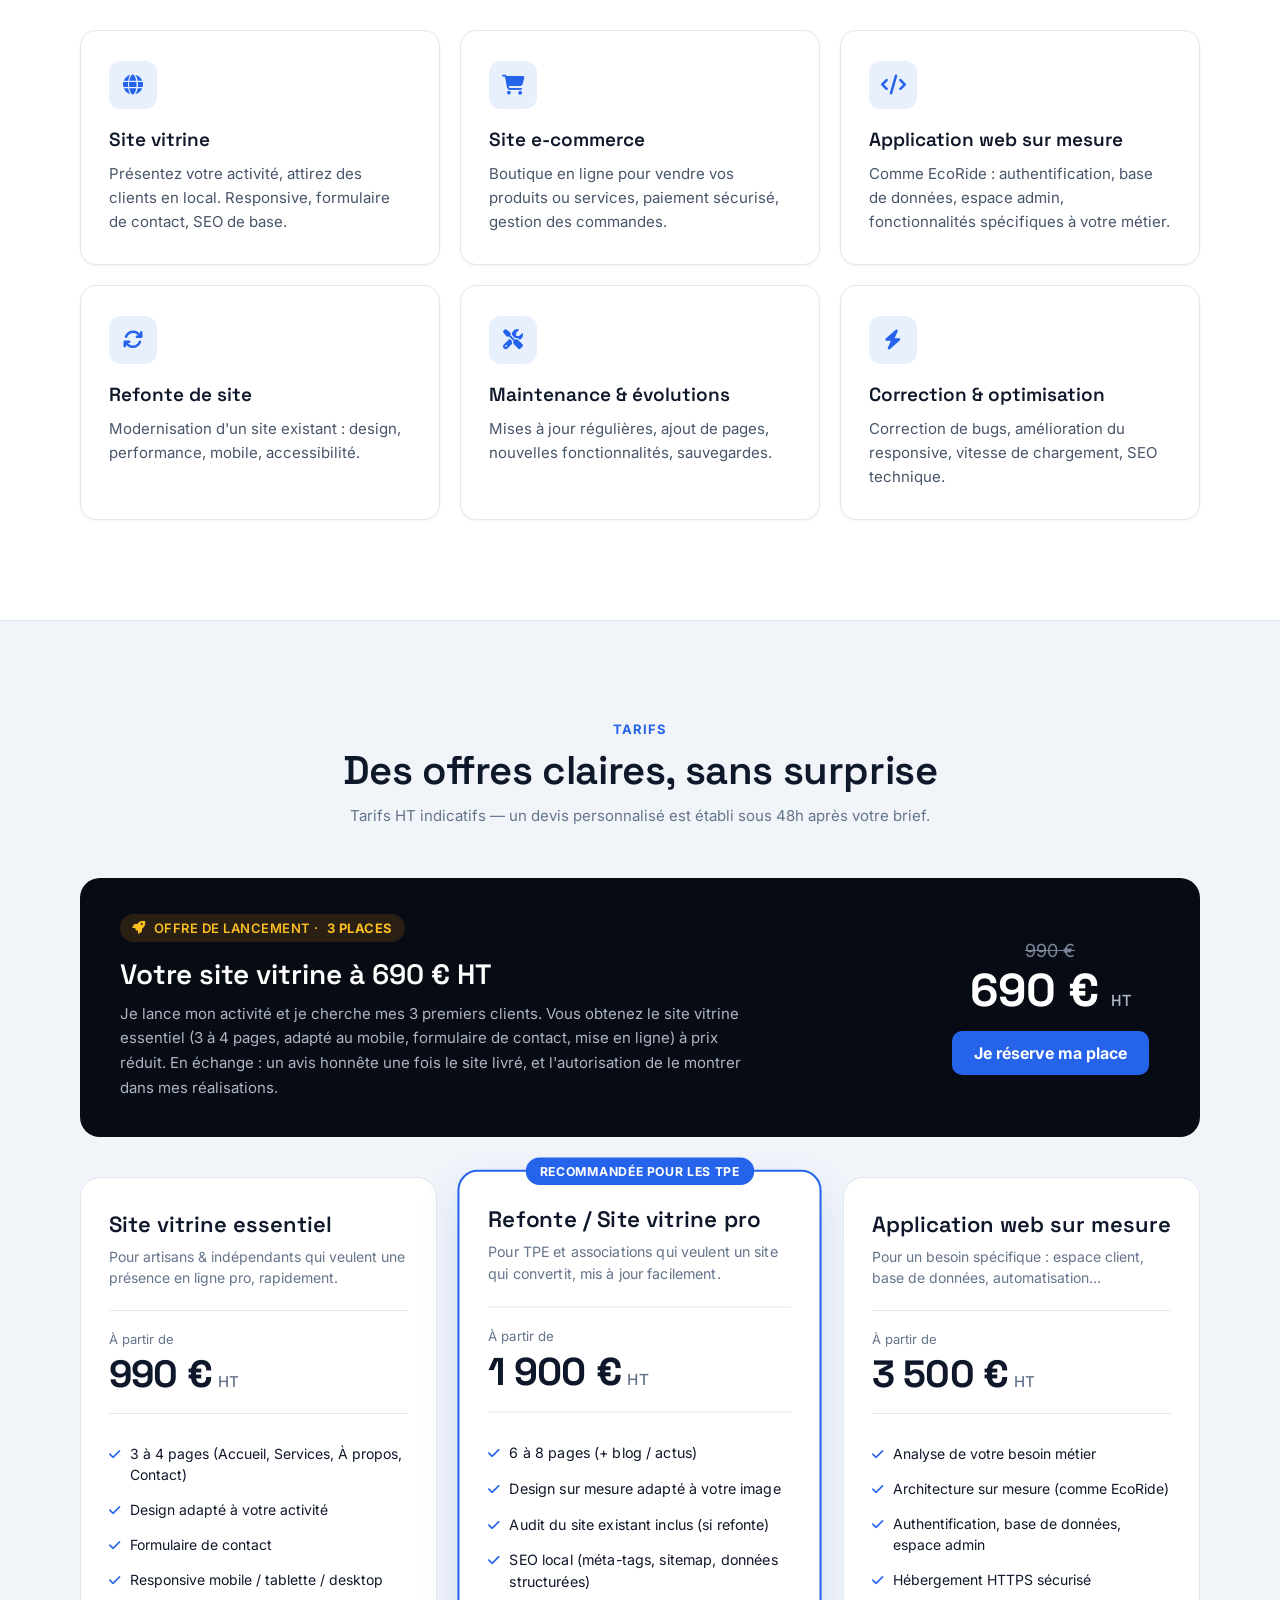
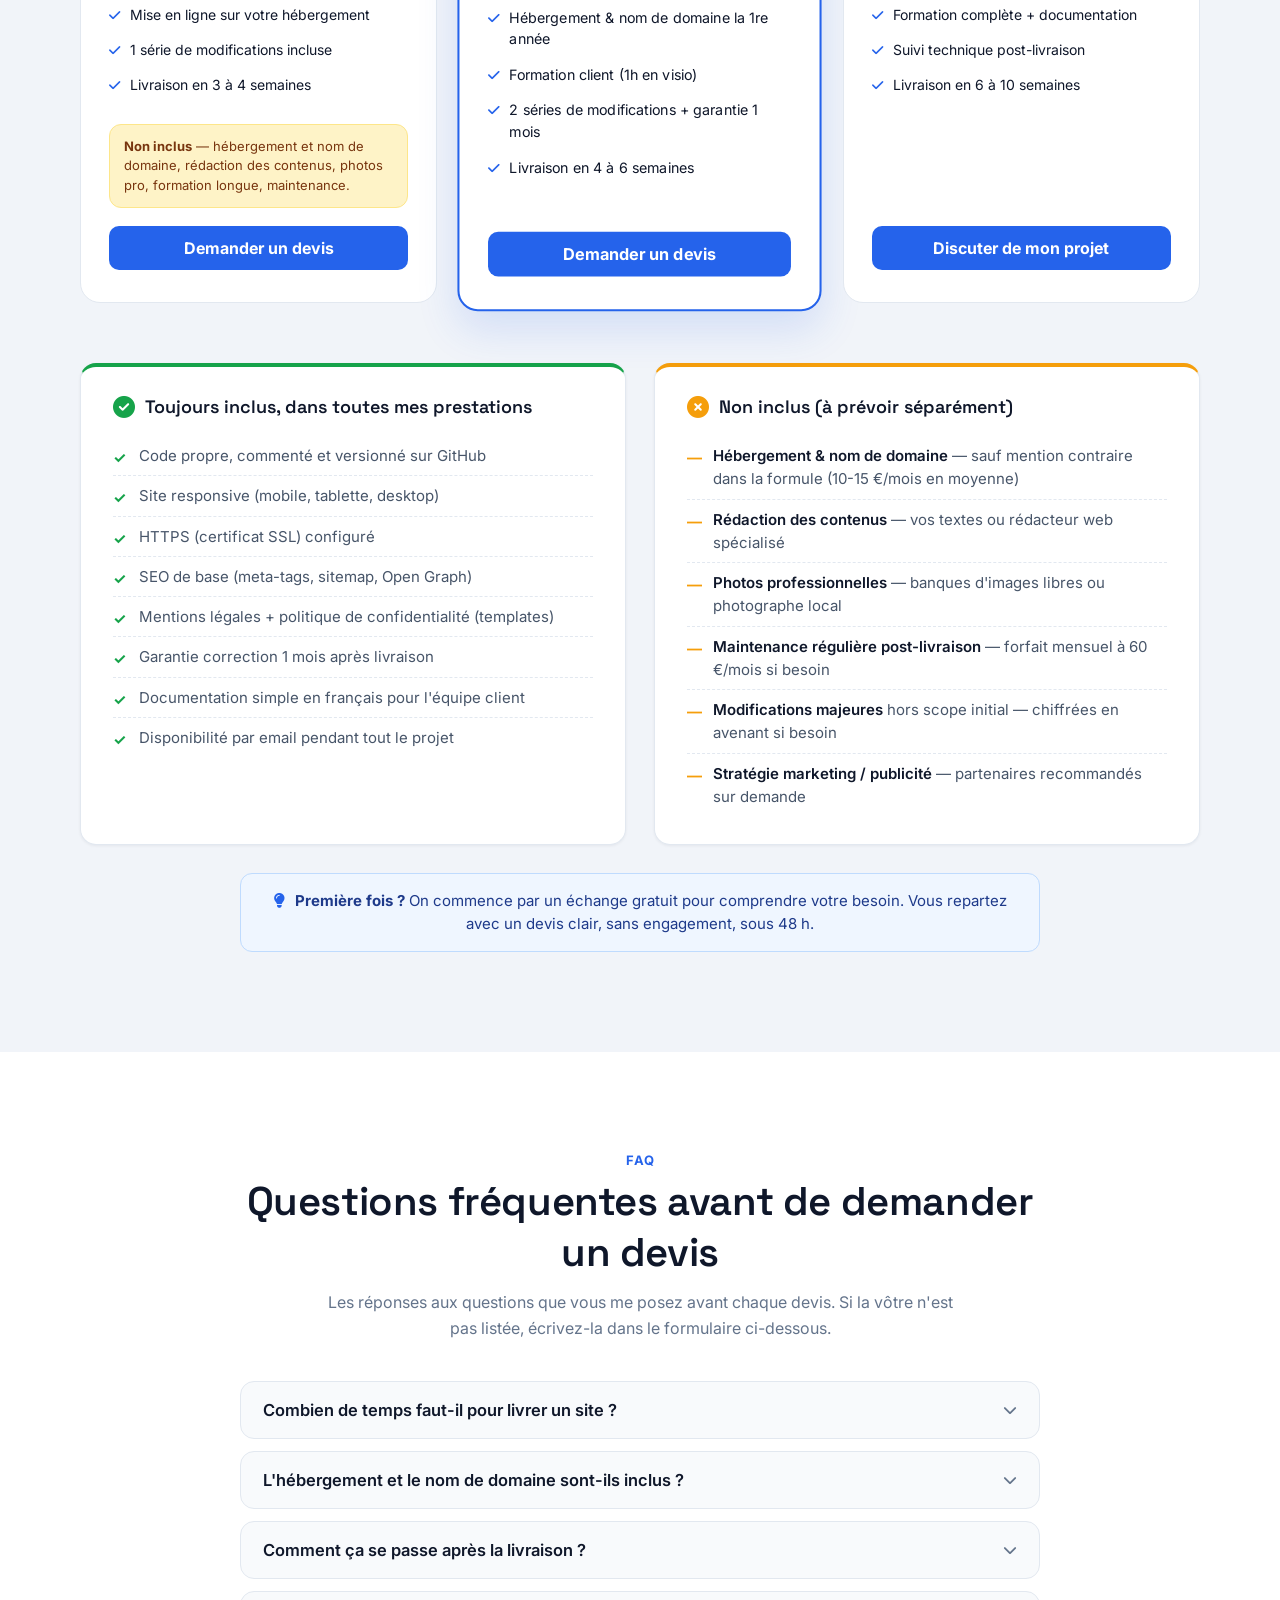
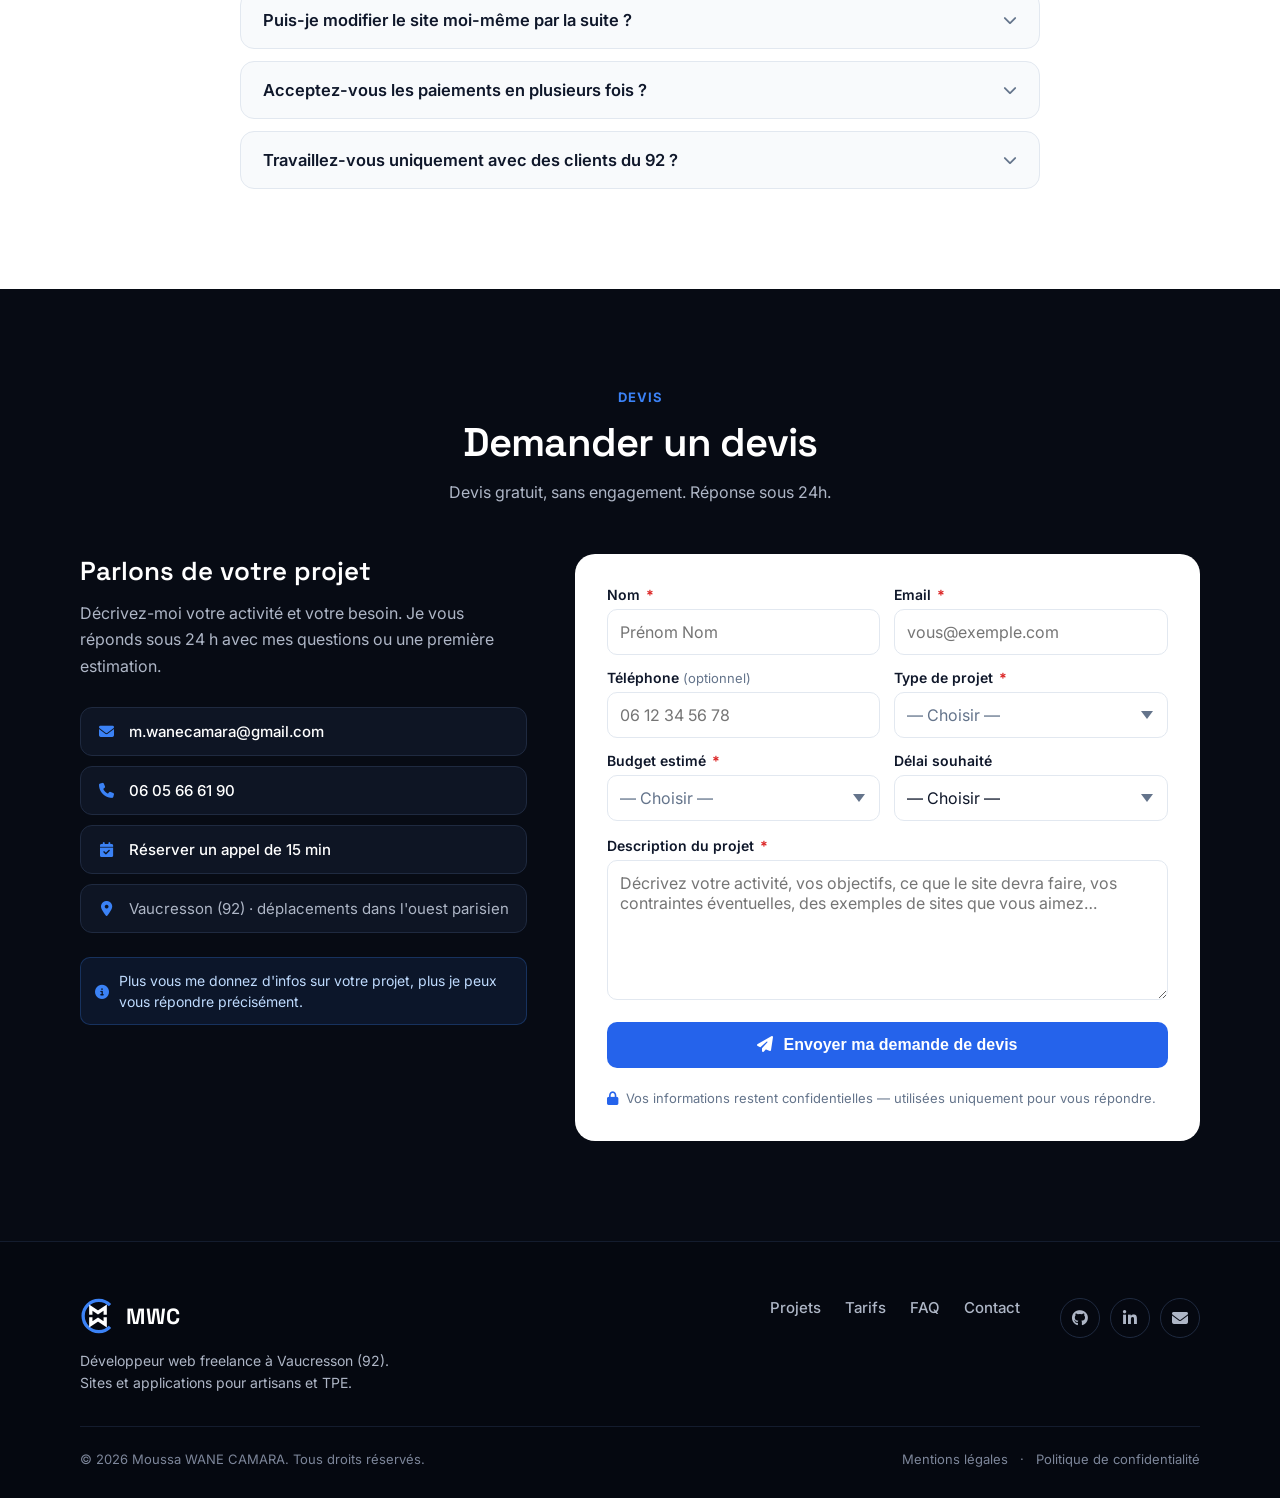
==== commit dbdfac41: "Capture EcoRide mise à jour (nouveau design bleu nuit / menthe) Co-Authored-By: Claude Opus 5.5 <nor" ====
--- a/index.html
+++ b/index.html
@@ -66,8 +66,10 @@
   <link rel="icon" href="/assets/favicon.svg" type="image/svg+xml">
   <link rel="apple-touch-icon" href="/assets/apple-touch-icon.png">
 
-  <link rel="stylesheet" href="assets/fonts/fonts.css">
-  <link rel="stylesheet" href="assets/vendor/fontawesome/css/all.min.css">
+  <link rel="preconnect" href="https://fonts.googleapis.com">
+  <link rel="preconnect" href="https://fonts.gstatic.com" crossorigin>
+  <link href="https://fonts.googleapis.com/css2?family=Inter:wght@400;500;600;700&family=Space+Grotesk:wght@500;600;700&display=swap" rel="stylesheet">
+  <link rel="stylesheet" href="https://cdnjs.cloudflare.com/ajax/libs/font-awesome/6.5.1/css/all.min.css">
   <link rel="stylesheet" href="assets/style.css?v=9">
 </head>
 <body>
@@ -157,7 +159,7 @@
               <span></span><span></span><span></span>
               <span class="hero-browser-url">moussa.alwaysdata.net</span>
             </div>
-            <img src="assets/images/ecoride.png" alt="Capture d'écran d'EcoRide, plateforme de covoiturage">
+            <img src="assets/images/ecoride-v2.png" alt="Capture d'écran d'EcoRide, plateforme de covoiturage">
           </div>
 
           <a href="#projets" class="hero-project-card">
@@ -351,7 +353,7 @@
 
         <div class="project-card">
           <a href="https://moussa.alwaysdata.net" target="_blank" rel="noopener noreferrer" class="project-image">
-            <img src="assets/images/ecoride.png" alt="Capture d'écran d'EcoRide, plateforme de covoiturage" loading="lazy">
+            <img src="assets/images/ecoride-v2.png" alt="Capture d'écran d'EcoRide, plateforme de covoiturage" loading="lazy">
           </a>
           <div class="project-content">
             <span class="project-badge">En production</span>
@@ -815,8 +817,7 @@
 
           <p class="form-footer">
             <i class="fa-solid fa-lock" aria-hidden="true"></i>
-            <span>Vos informations servent uniquement à vous répondre et à établir votre devis.
-            Détails et droits RGPD&nbsp;: <a href="/politique-de-confidentialite.html">politique de confidentialité</a>.</span>
+            Vos informations restent confidentielles — utilisées uniquement pour vous répondre.
           </p>
         </form>
 
